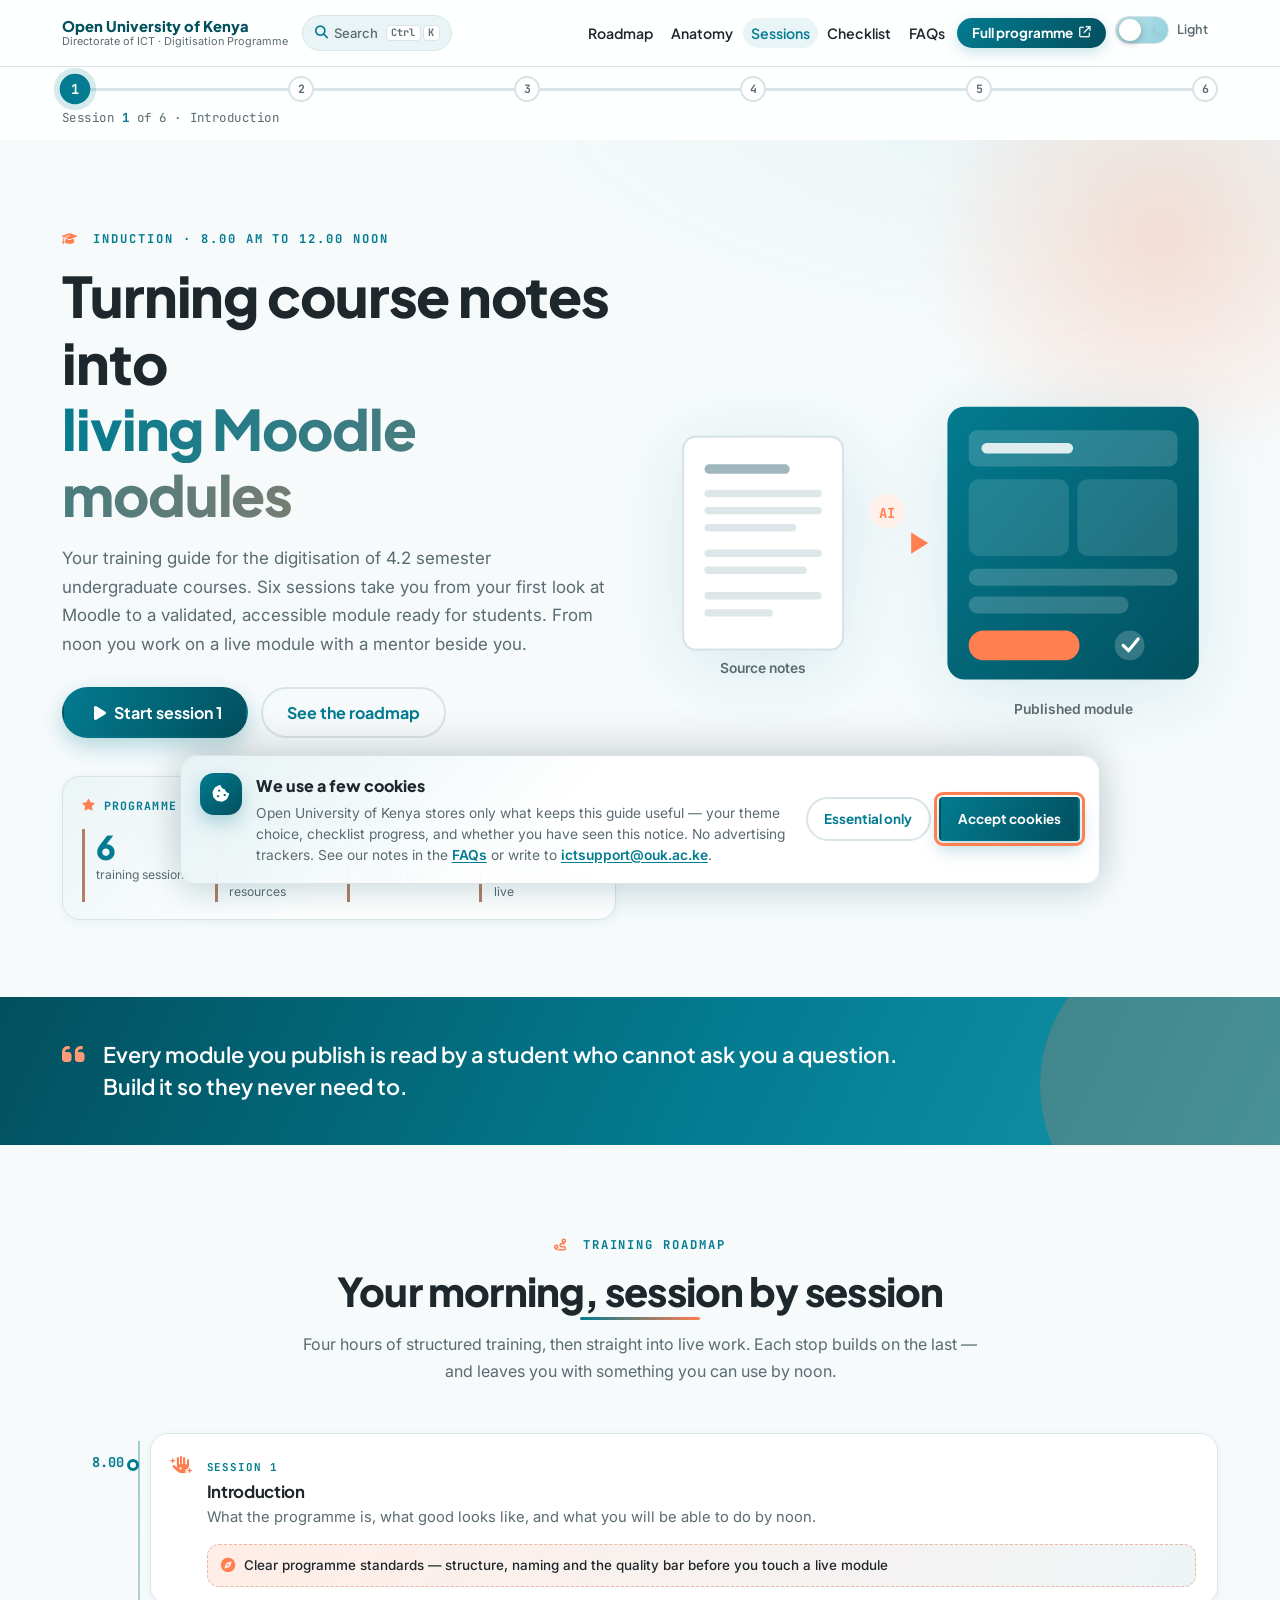
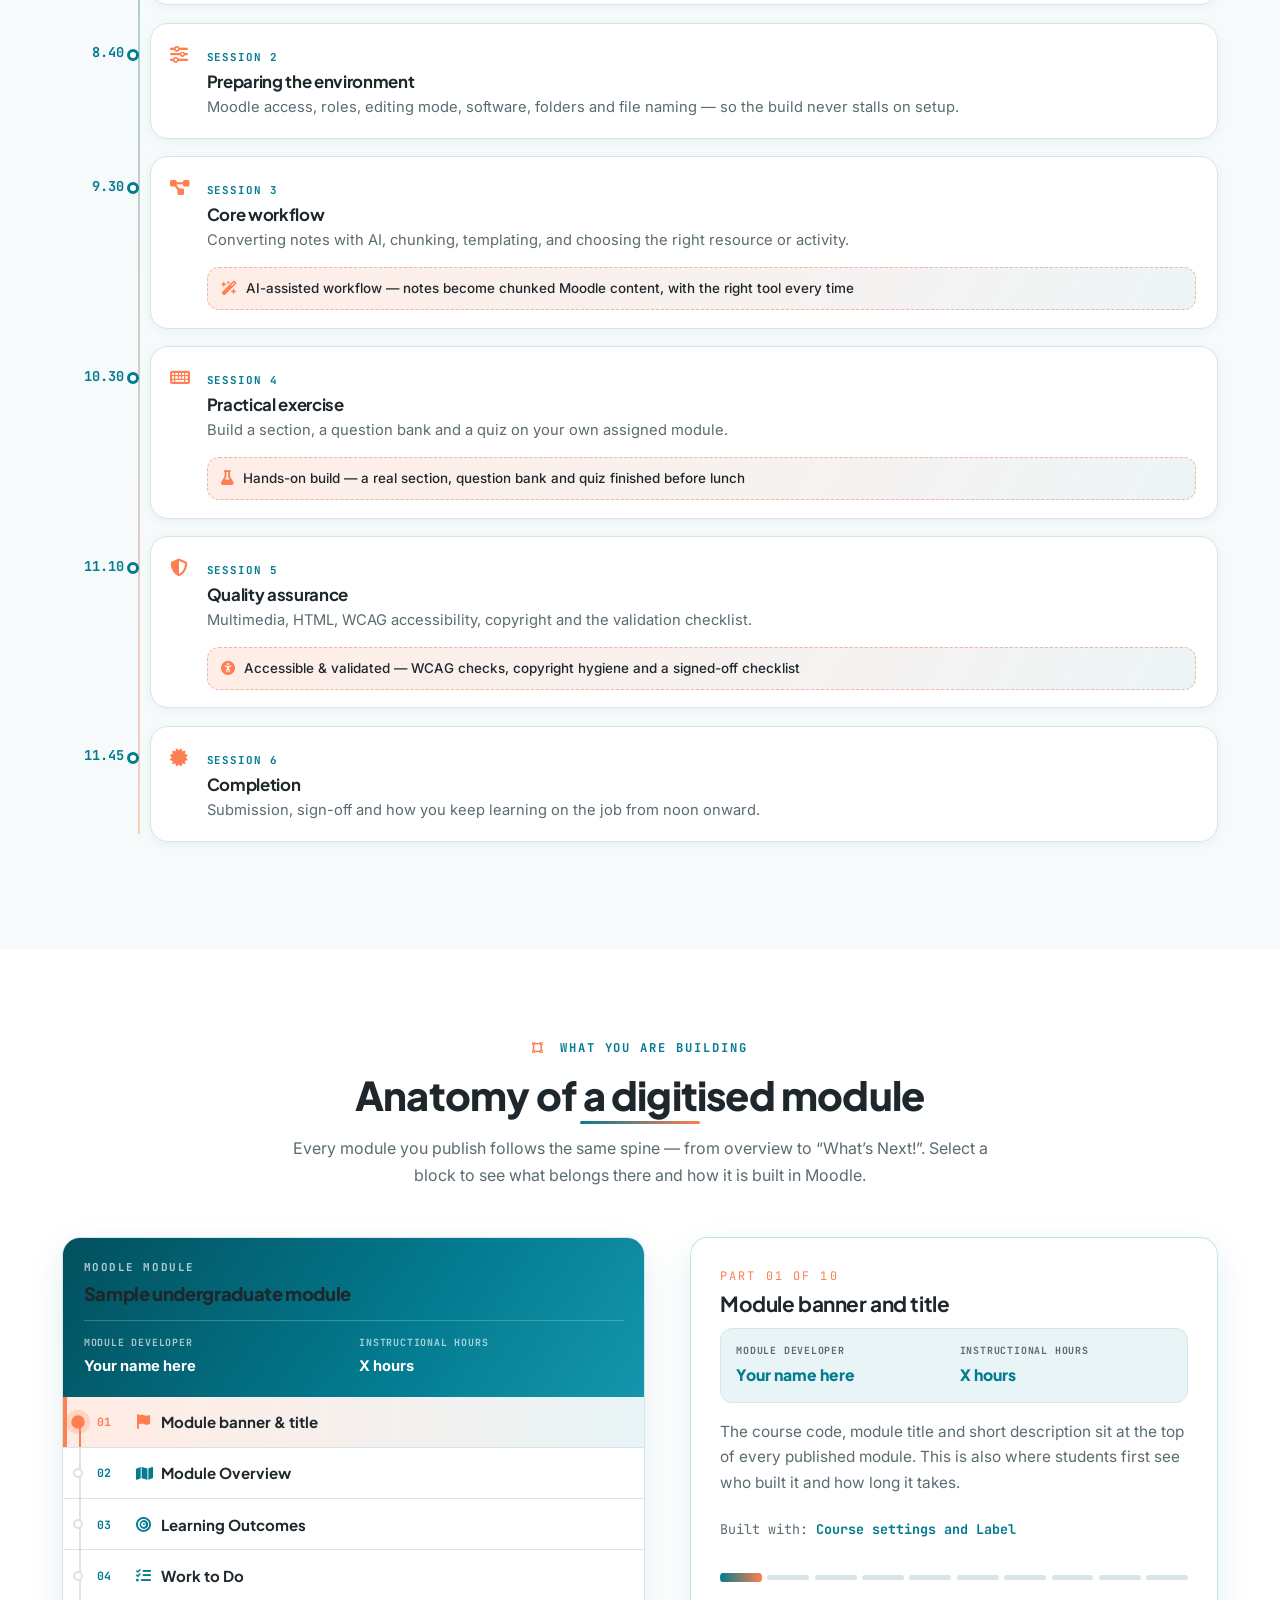
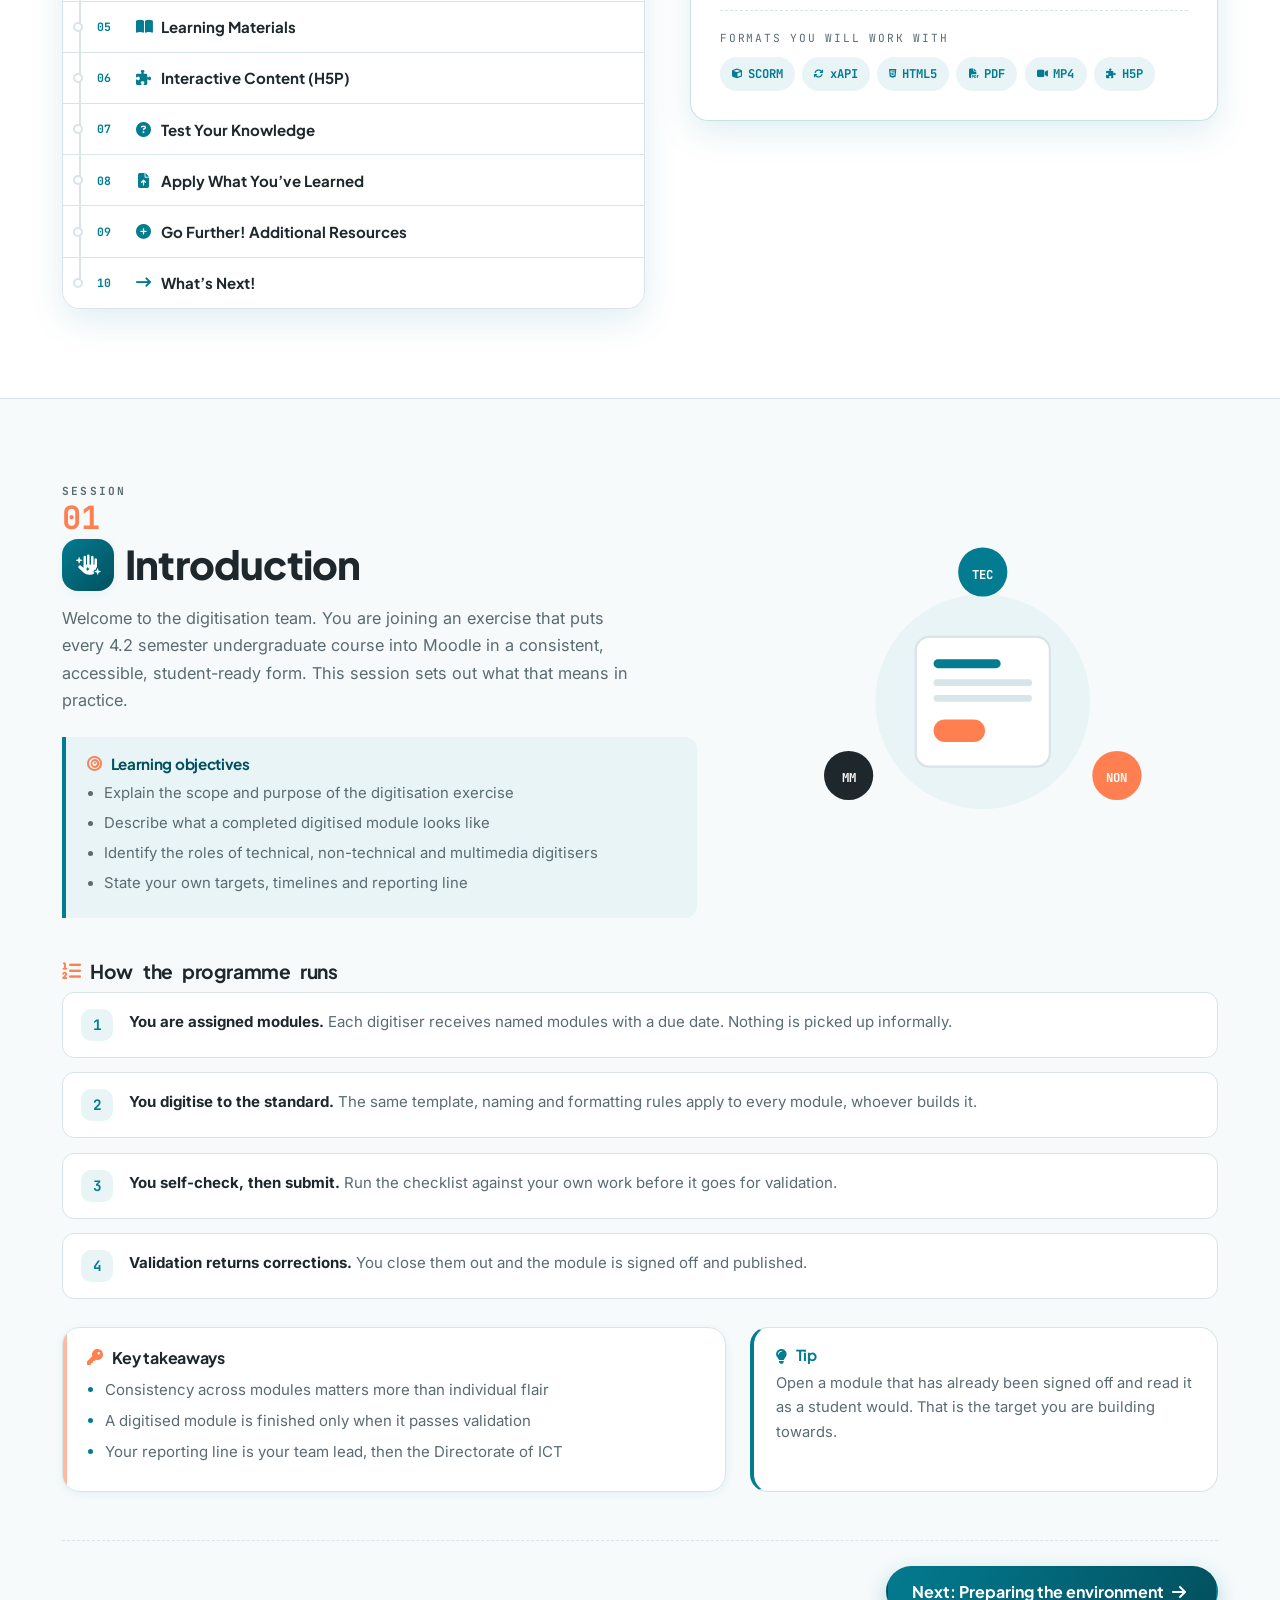
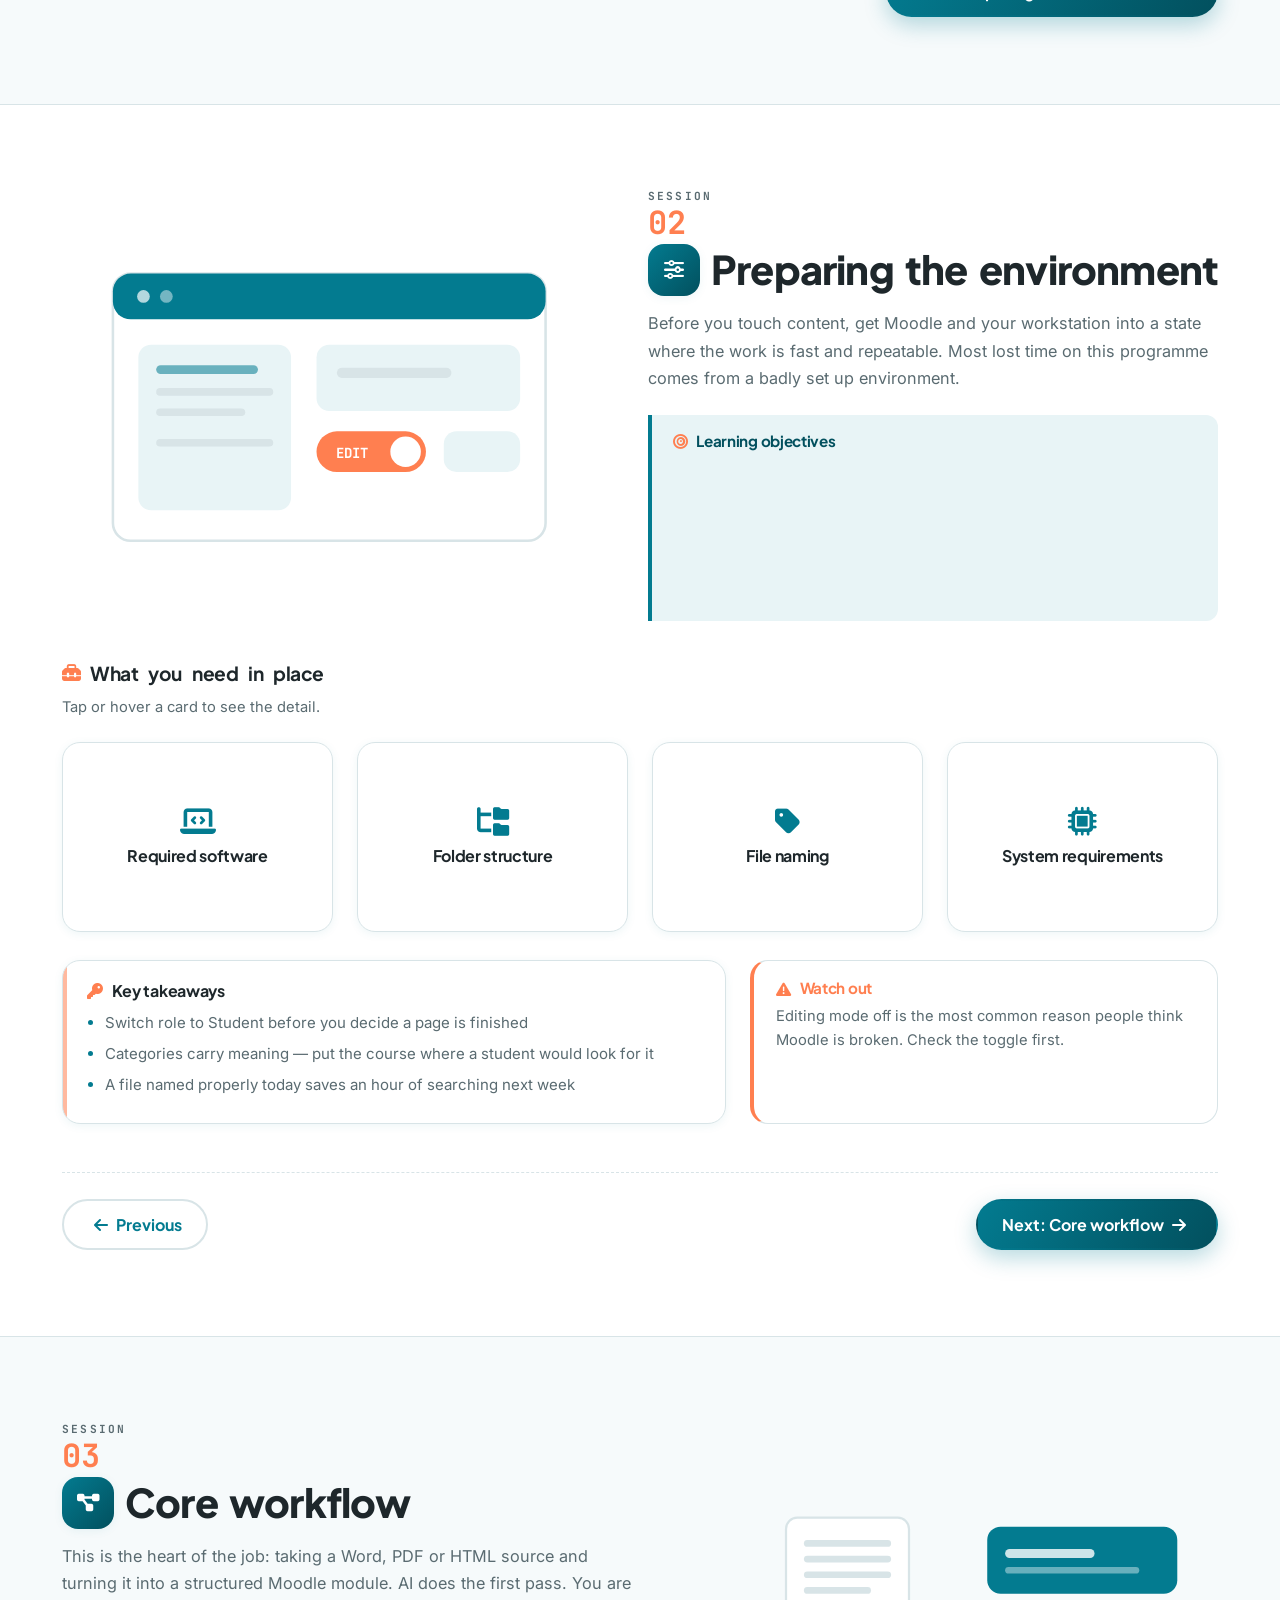
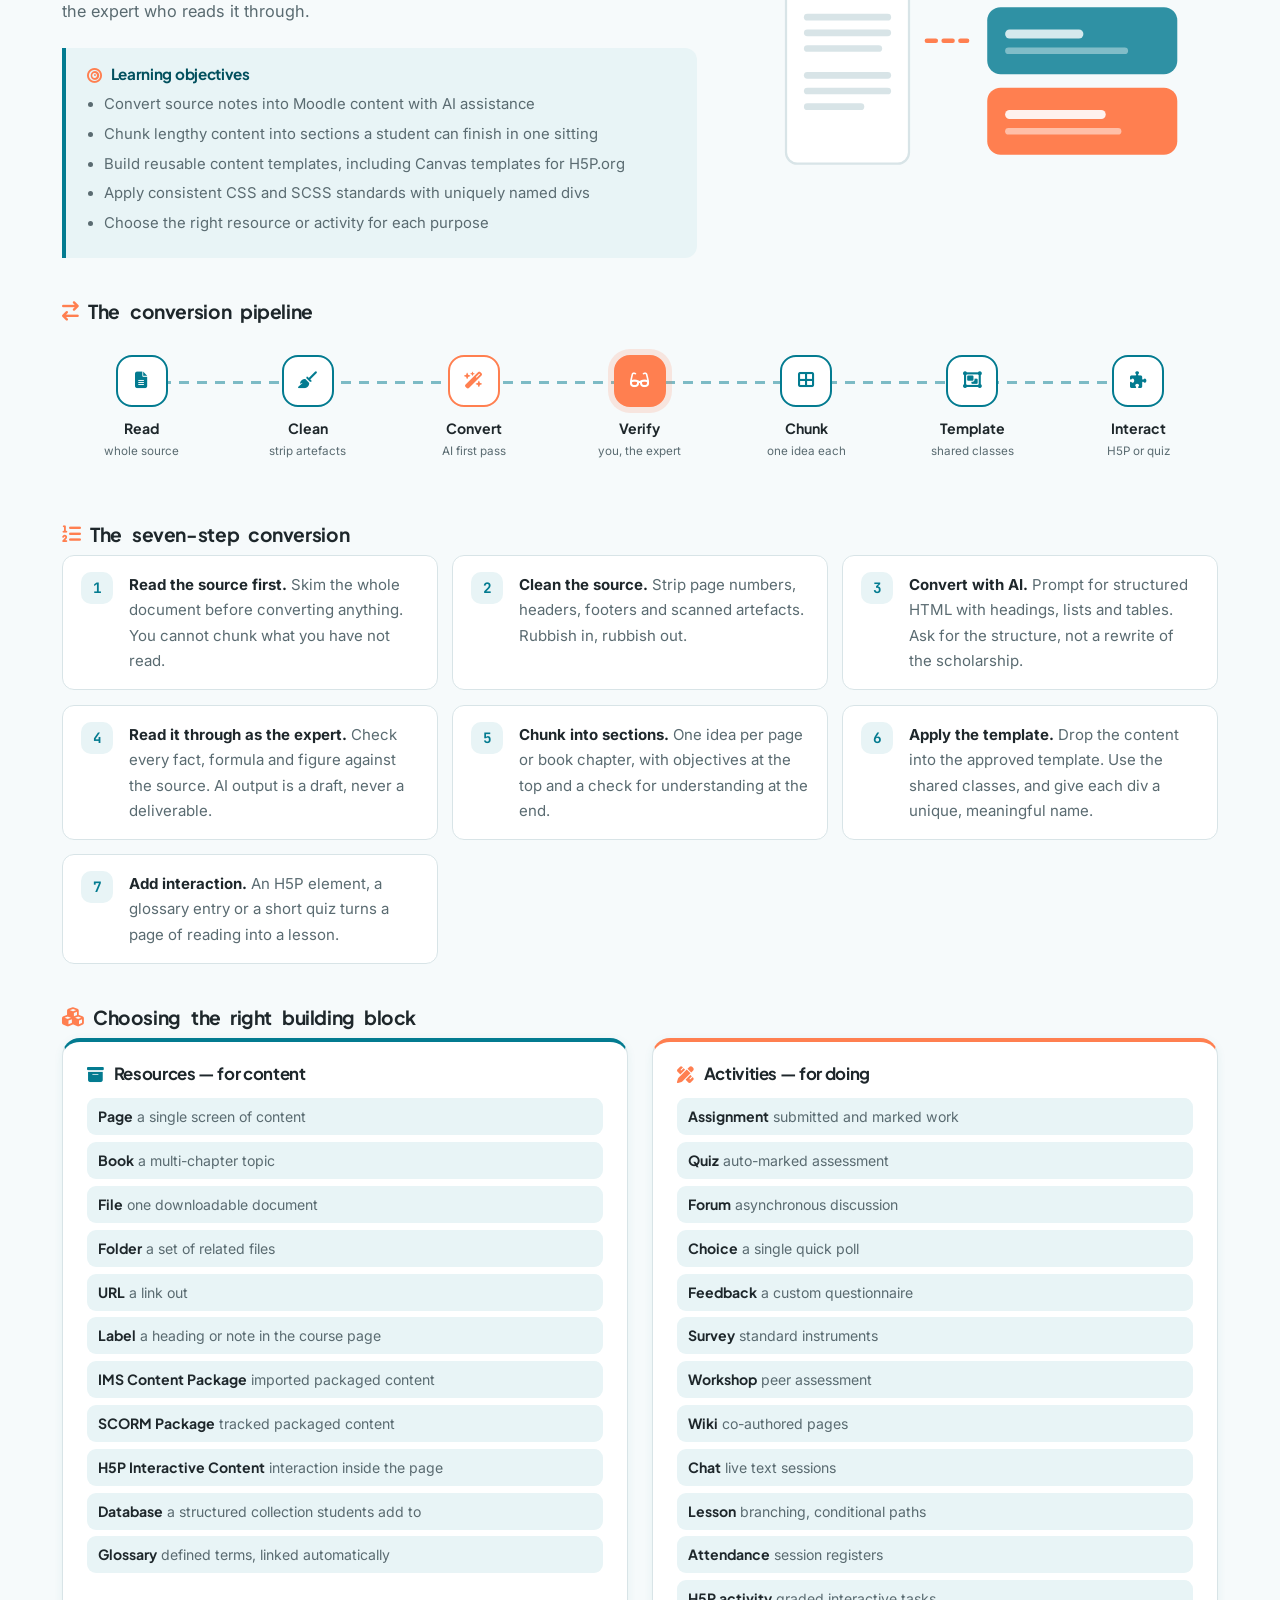
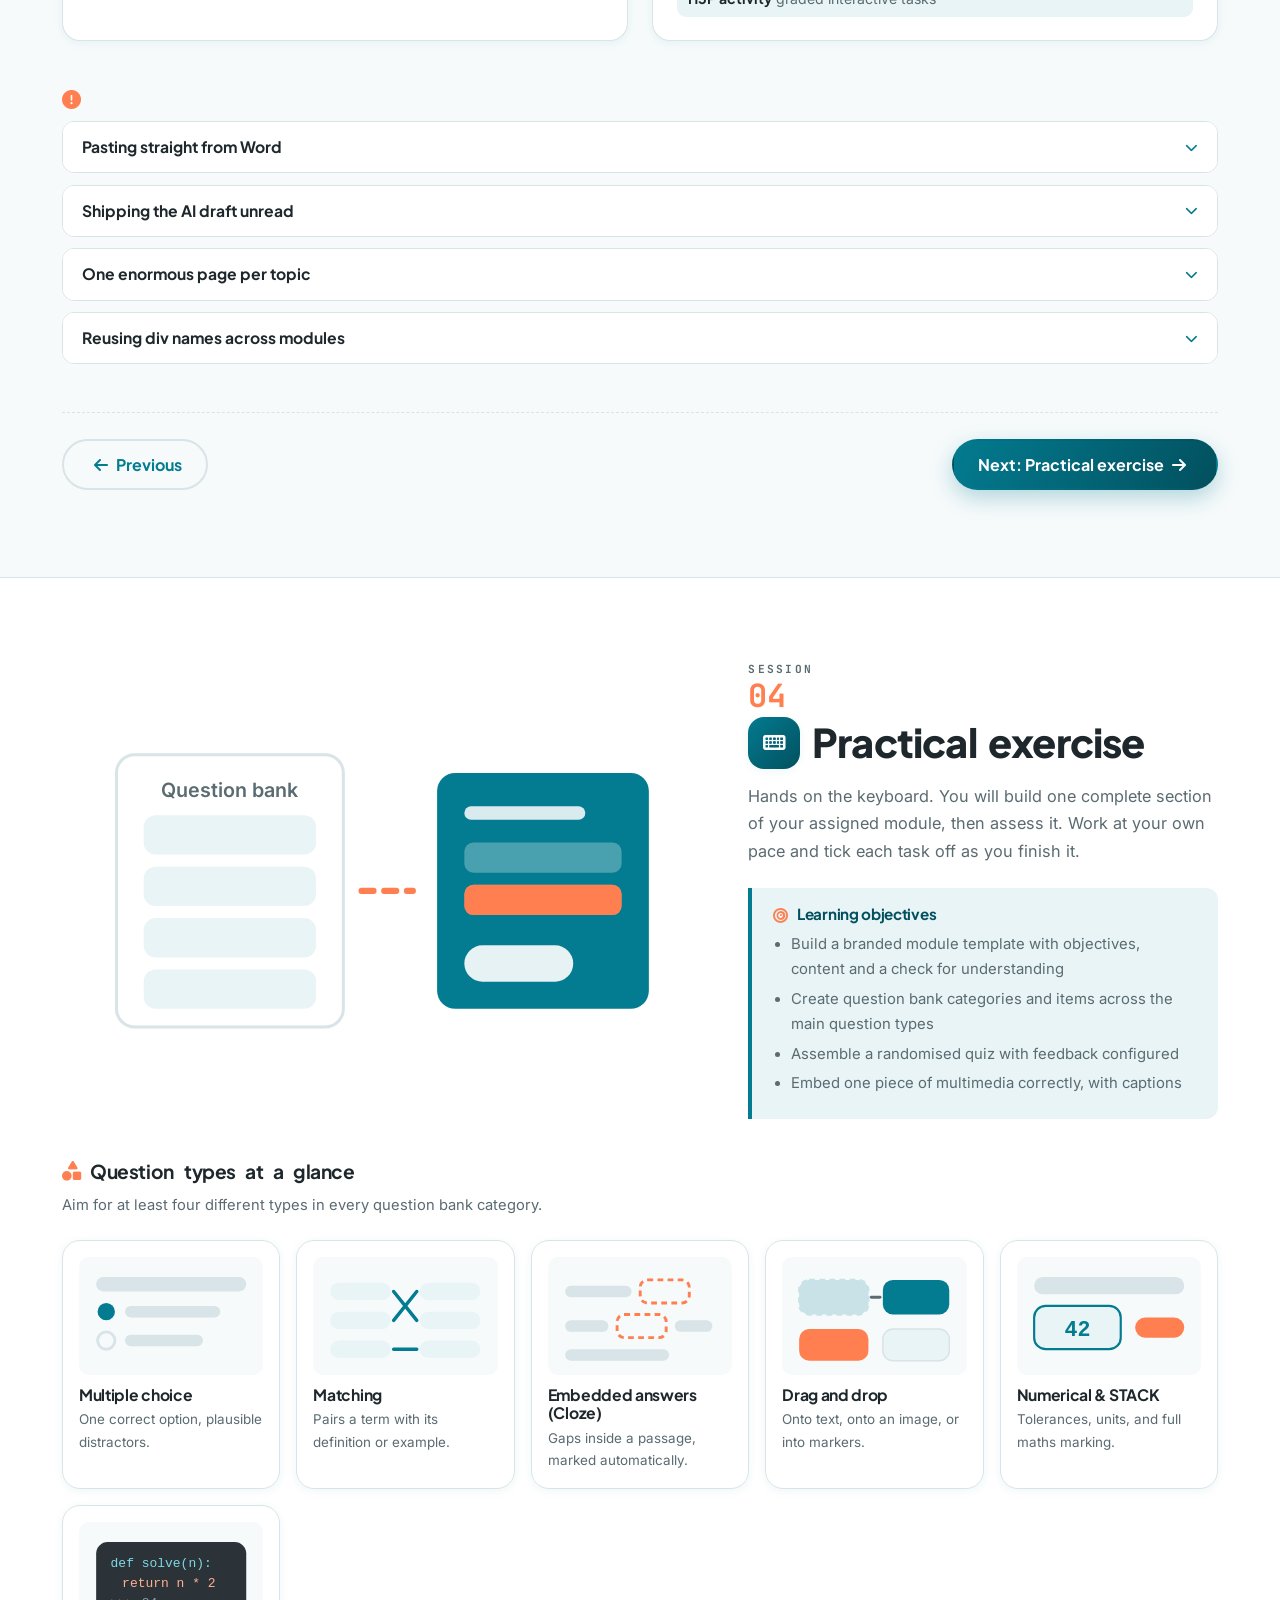
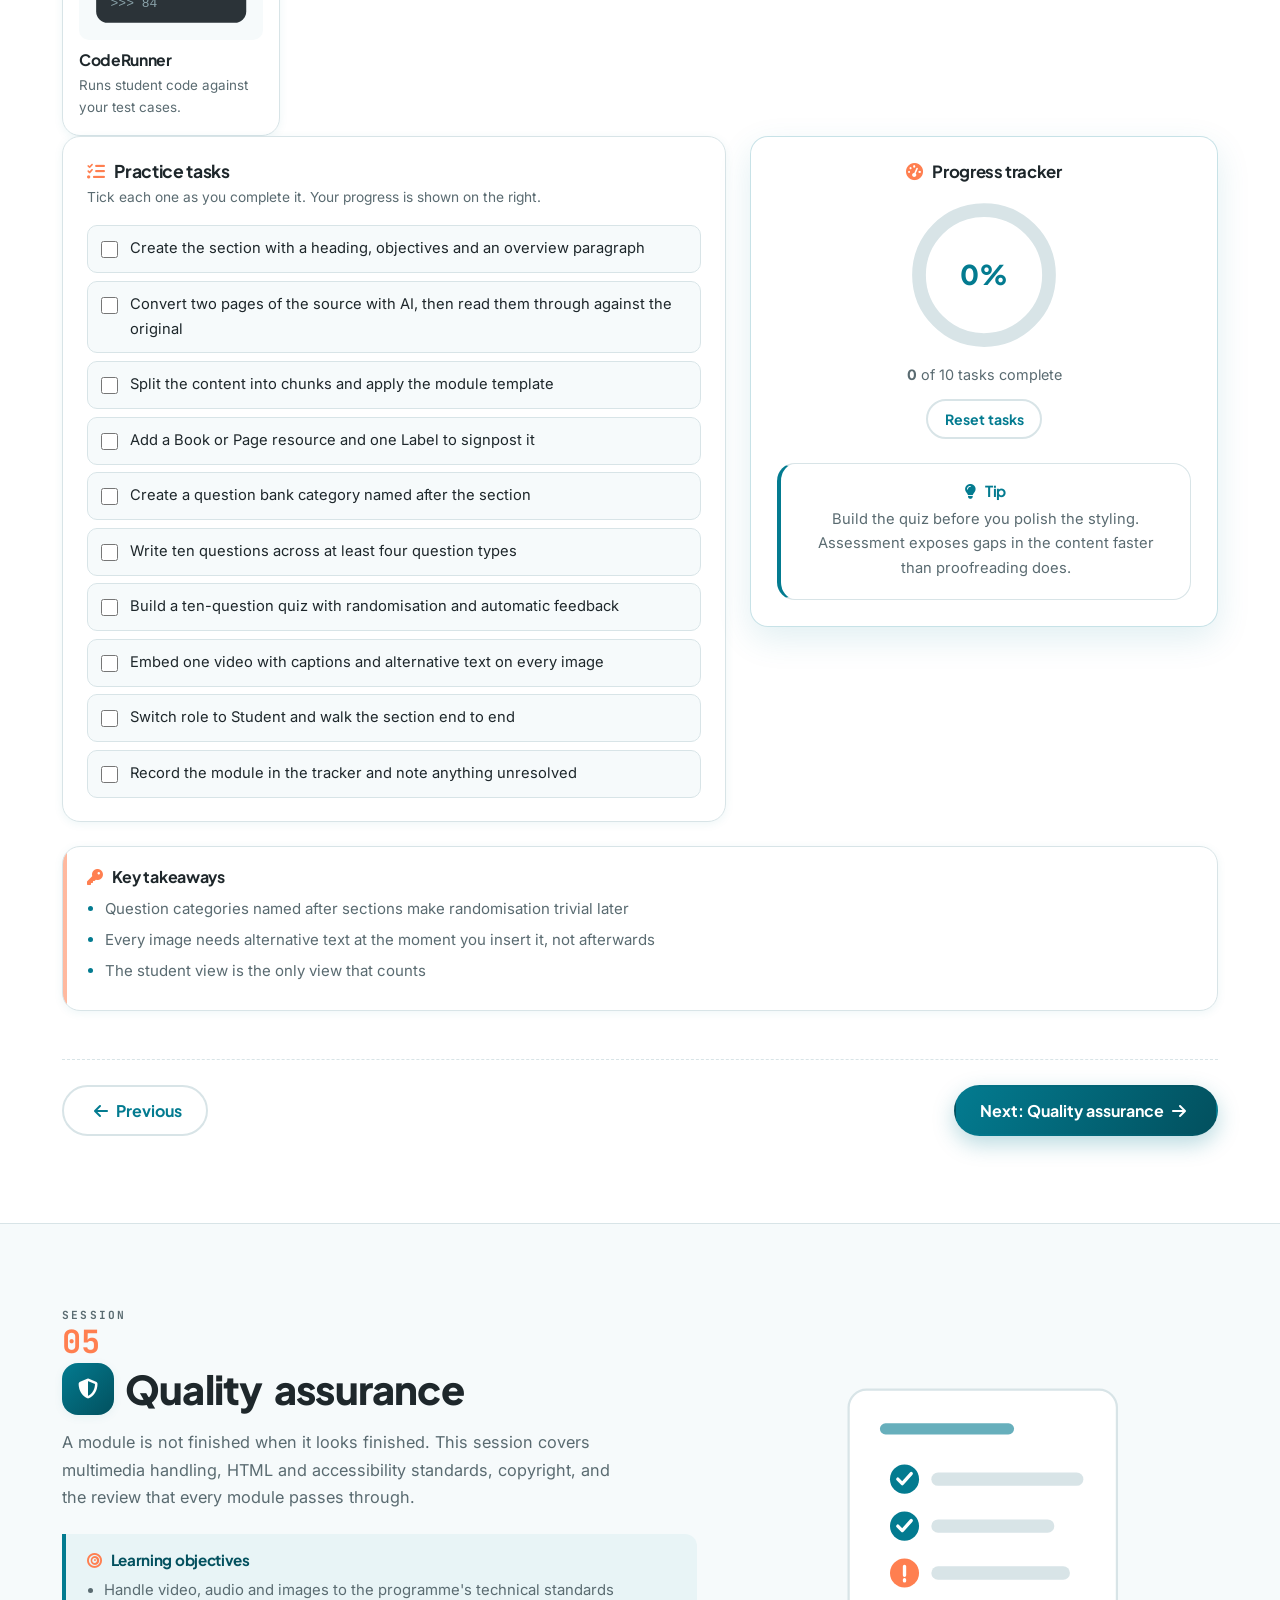
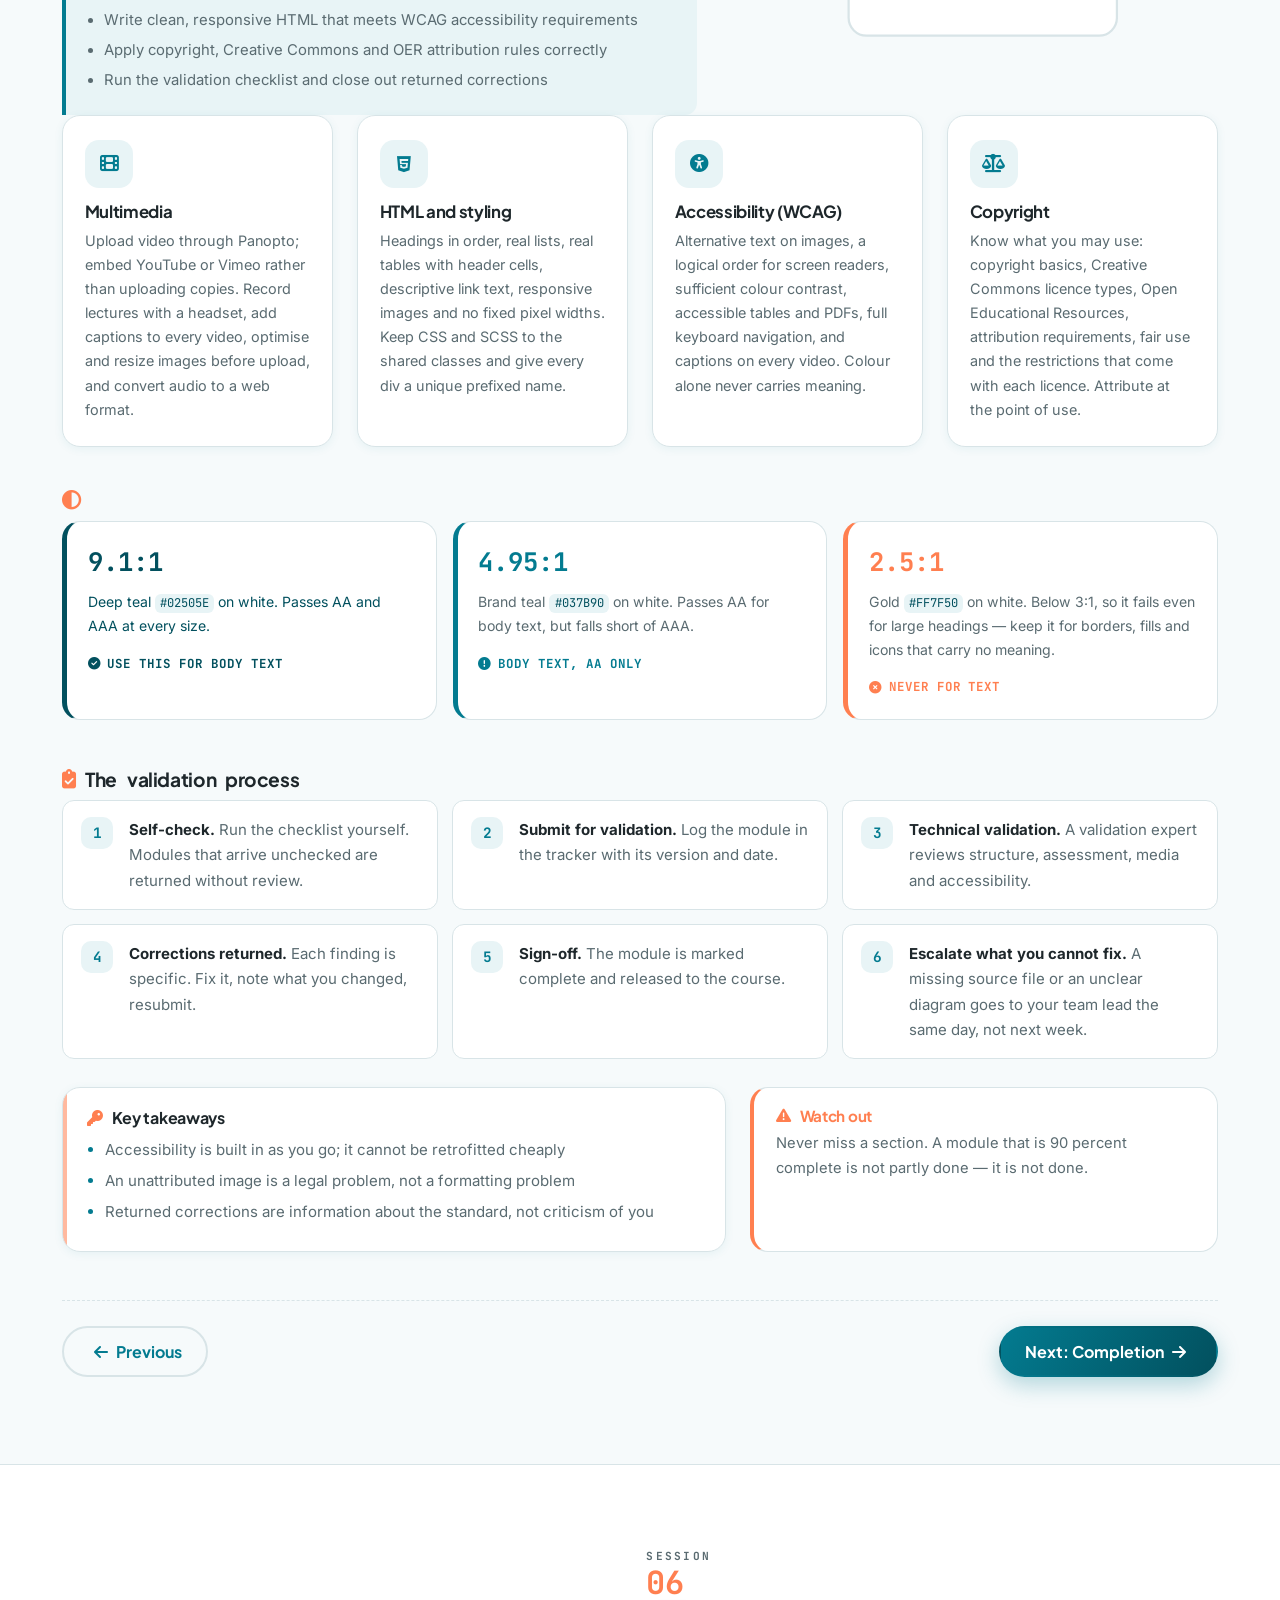
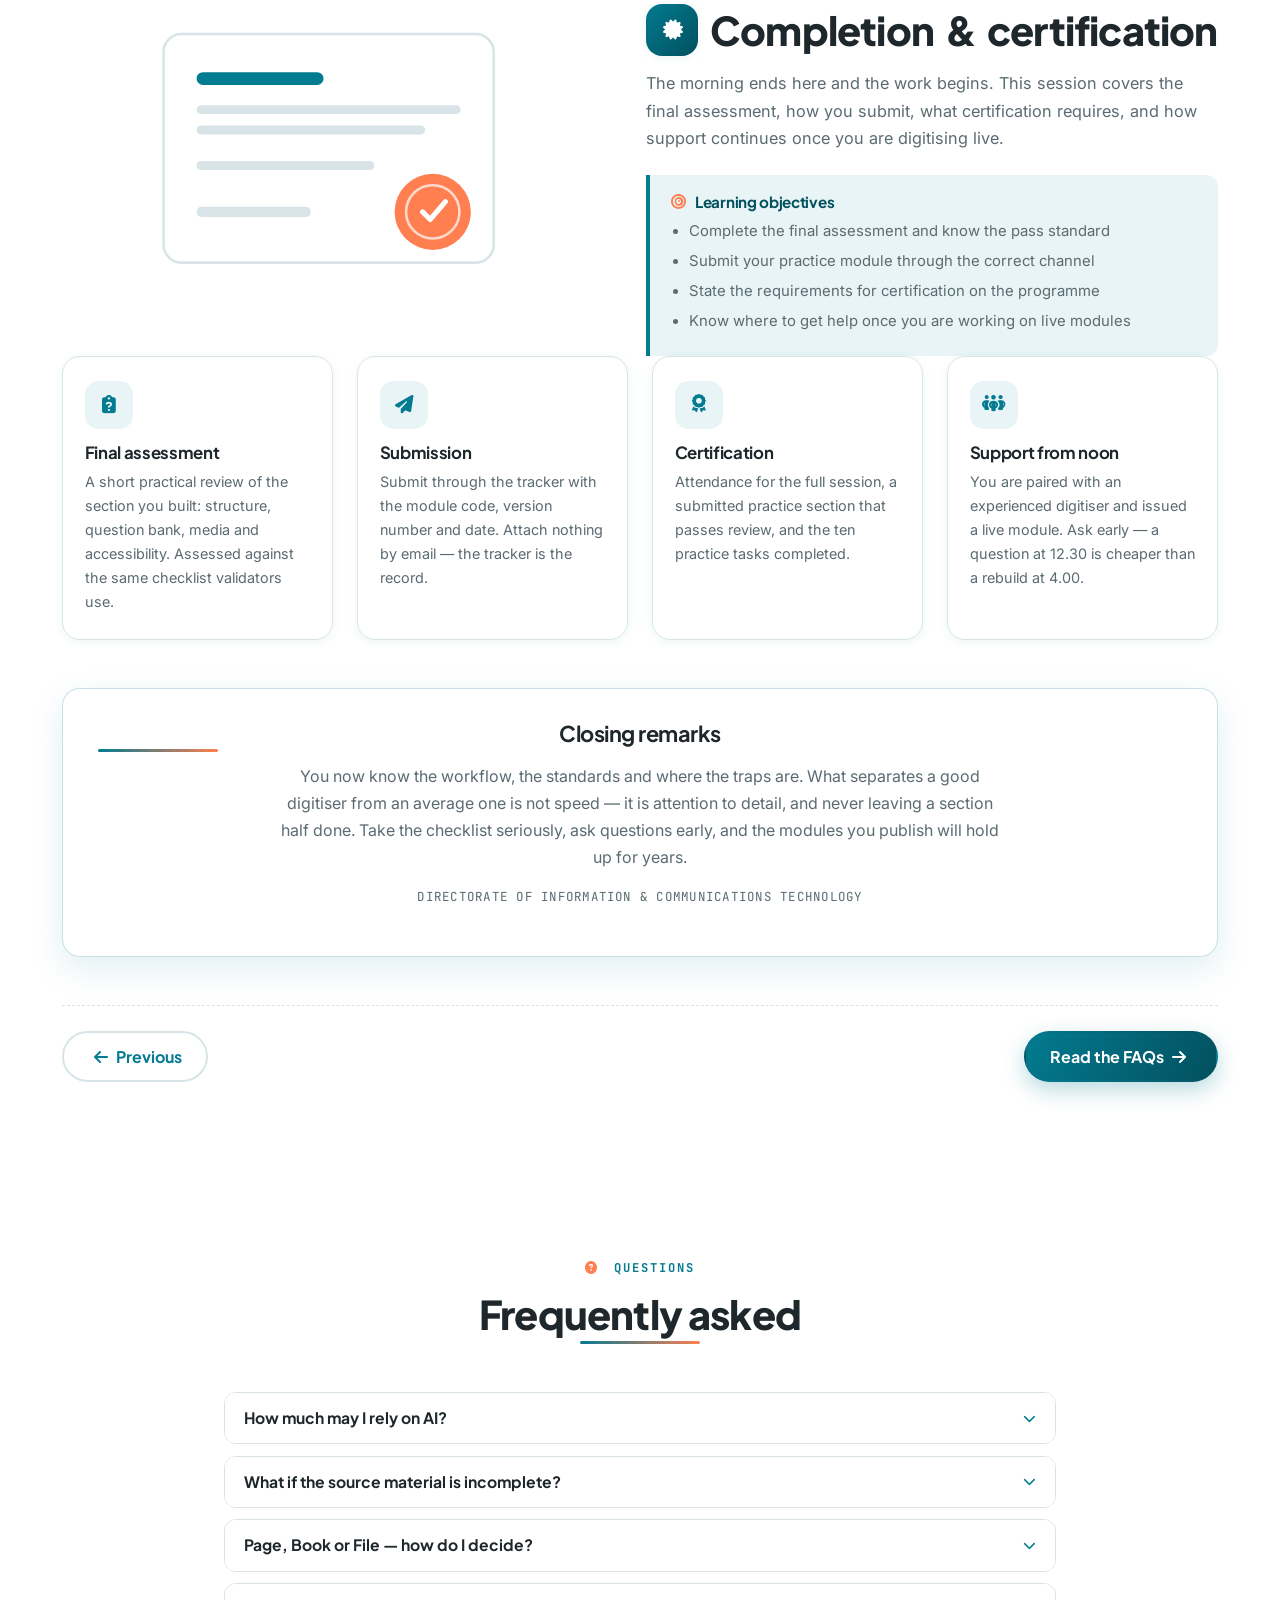
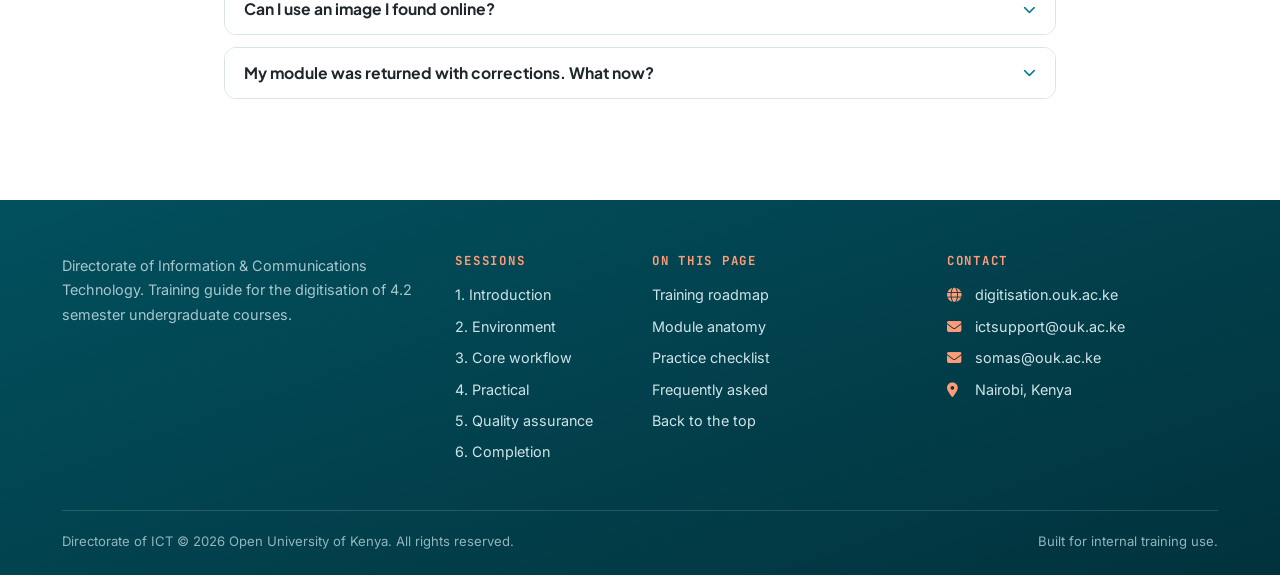
==== index.html @ 1cbaeb95 "feat: OUK digitisation training guide, ready for GitHub Pages Static two-page site for the Directora" ====
<!DOCTYPE html>
<html lang="en" data-theme="light">
<head>
<meta charset="UTF-8">
<meta name="viewport" content="width=device-width, initial-scale=1">
<title>Digitisation Training Guide | Open University of Kenya</title>
<meta name="description" content="Induction training guide for new members of the Open University of Kenya digitisation team: Moodle course building, AI-assisted content conversion, assessment design, multimedia, accessibility and quality assurance.">
<meta name="author" content="Directorate of ICT, Open University of Kenya">
<meta name="theme-color" content="#037B90">

<!-- Open Graph / social preview -->
<meta property="og:title" content="Digitisation Training Guide | Open University of Kenya">
<meta property="og:description" content="Six-session induction for new digitisation team members.">
<meta property="og:type" content="website">

<!-- Bootstrap 5 -->
<link href="https://cdn.jsdelivr.net/npm/bootstrap@5.3.3/dist/css/bootstrap.min.css" rel="stylesheet">
<!-- Font Awesome 6 -->
<link href="https://cdnjs.cloudflare.com/ajax/libs/font-awesome/6.5.2/css/all.min.css" rel="stylesheet">
<!-- AOS scroll animation library -->
<link href="https://cdn.jsdelivr.net/npm/aos@2.3.4/dist/aos.css" rel="stylesheet">
<!-- Typefaces: Plus Jakarta Sans (display), Inter (body), JetBrains Mono (utility) -->
<link rel="preconnect" href="https://fonts.googleapis.com">
<link rel="preconnect" href="https://fonts.gstatic.com" crossorigin>
<link href="https://fonts.googleapis.com/css2?family=Plus+Jakarta+Sans:wght@500;600;700;800&family=Inter:wght@400;500;600&family=JetBrains+Mono:wght@500;700&display=swap" rel="stylesheet">
<!-- Project styles -->
<link rel="stylesheet" href="style.css">
</head>

<body>

<!-- ============================================================
     SKIP LINK + READING PROGRESS BAR
     ============================================================ -->
<a class="skip-link" href="#session-1">Skip to the training sessions</a>
<div class="read-progress" role="progressbar" aria-label="Page reading progress" aria-valuemin="0" aria-valuemax="100" aria-valuenow="0"><span id="readBar"></span></div>

<!-- ============================================================
     STICKY HEADER — logo, title, session progress, controls
     ============================================================ -->
<header class="site-header" id="siteHeader">
  <nav class="navbar navbar-expand-xl" aria-label="Main">
    <div class="container-xl header-bar">

      <a class="navbar-brand brand" href="#top">
        <img src="https://ouk.ac.ke/sites/default/files/gallery/logo_footer.png"
             alt="Open University of Kenya" class="brand__logo"
             onerror="this.classList.add('is-missing')">
        <span class="brand__text">
          <span class="brand__name">Open University of Kenya</span>
          <span class="brand__unit">Directorate of ICT &middot; Digitisation Programme</span>
        </span>
      </a>

      <div class="header-bar__actions">
        <button class="search-trigger" type="button" id="searchTrigger" aria-haspopup="dialog" aria-controls="searchOverlay" title="Search the whole guide (⌘K or /)">
          <i class="fa-solid fa-magnifying-glass" aria-hidden="true"></i>
          <span class="search-trigger__text">Search</span>
          <span class="search-trigger__kbd" aria-hidden="true"><kbd>⌘</kbd><kbd>K</kbd></span>
        </button>

        <button class="navbar-toggler" type="button" data-bs-toggle="collapse"
                data-bs-target="#mainNav" aria-controls="mainNav" aria-expanded="false"
                aria-label="Show navigation menu">
          <i class="fa-solid fa-bars" aria-hidden="true"></i>
        </button>
      </div>

      <div class="collapse navbar-collapse" id="mainNav">
        <ul class="navbar-nav ms-auto align-items-xl-center">
          <li class="nav-item"><a class="nav-link" href="#roadmap">Roadmap</a></li>
          <li class="nav-item"><a class="nav-link" href="#anatomy">Anatomy</a></li>
          <li class="nav-item"><a class="nav-link" href="#session-1">Sessions</a></li>
          <li class="nav-item"><a class="nav-link" href="#checklist">Checklist</a></li>
          <li class="nav-item"><a class="nav-link" href="#faq">FAQs</a></li>
          <li class="nav-item">
            <a class="nav-cta" href="fullprog.html" target="_blank" rel="noopener">
              Full programme <i class="fa-solid fa-arrow-up-right-from-square" aria-hidden="true"></i>
            </a>
          </li>
          <li class="nav-item nav-item--theme">
            <button id="themeToggle" class="theme-switch" type="button" role="switch"
                    aria-checked="false" aria-label="Toggle colour theme">
              <span class="theme-switch__track" aria-hidden="true">
                <i class="fa-solid fa-sun theme-switch__sun"></i>
                <i class="fa-solid fa-moon theme-switch__moon"></i>
                <span class="theme-switch__thumb"></span>
              </span>
              <span class="theme-switch__label" id="themeLabel">Light</span>
            </button>
          </li>
        </ul>
      </div>
    </div>
  </nav>

  <!-- Session progress indicator: fills as the reader moves through the six sessions -->
  <div class="session-progress" aria-hidden="true">
    <div class="container-xl">
      <div class="session-progress__track">
        <div class="session-progress__fill" id="sessionFill"></div>
        <ol class="session-progress__nodes" id="progressNodes">
          <li data-target="#session-1"><span>1</span></li>
          <li data-target="#session-2"><span>2</span></li>
          <li data-target="#session-3"><span>3</span></li>
          <li data-target="#session-4"><span>4</span></li>
          <li data-target="#session-5"><span>5</span></li>
          <li data-target="#session-6"><span>6</span></li>
        </ol>
      </div>
      <p class="session-progress__label">Session <strong id="progressCurrent">1</strong> of 6 &middot; <span id="progressName">Introduction</span></p>
    </div>
  </div>
</header>

<!-- ============================================================
     SITE SEARCH — system-wide command overlay (script.js)
     ============================================================ -->
<div class="search-overlay" id="searchOverlay" hidden>
  <div class="search-overlay__backdrop" data-search-close></div>
  <div class="search-overlay__panel" role="dialog" aria-modal="true" aria-label="Search the training guide">
    <div class="search-overlay__field">
      <i class="fa-solid fa-magnifying-glass" aria-hidden="true"></i>
      <input type="text" id="searchInput" class="search-overlay__input"
             placeholder="Search the whole programme&hellip;"
             autocomplete="off" spellcheck="false" role="combobox"
             aria-expanded="false" aria-controls="searchResults" aria-autocomplete="list">
      <button type="button" class="search-overlay__close" data-search-close aria-label="Close search">
        <i class="fa-solid fa-xmark" aria-hidden="true"></i>
      </button>
    </div>
    <div class="search-overlay__suggest" id="searchSuggest">
      <p class="search-overlay__suggest-label">Programme highlights</p>
      <div class="search-overlay__chips" role="list">
        <button type="button" class="search-chip" data-query="accessibility" role="listitem">Accessibility</button>
        <button type="button" class="search-chip" data-query="question bank" role="listitem">Question bank</button>
        <button type="button" class="search-chip" data-query="checklist" role="listitem">Checklist</button>
        <button type="button" class="search-chip" data-query="Moodle" role="listitem">Moodle</button>
        <button type="button" class="search-chip" data-query="H5P" role="listitem">H5P</button>
        <button type="button" class="search-chip" data-query="core workflow" role="listitem">Core workflow</button>
      </div>
    </div>
    <ul class="search-overlay__results" id="searchResults" role="listbox" aria-label="Search results"></ul>
    <p class="search-overlay__empty" id="searchEmpty" hidden>No matches. Try a programme term such as Moodle, quiz, or accessibility.</p>
    <div class="search-overlay__hint">
      <span><kbd>&uarr;</kbd><kbd>&darr;</kbd> navigate</span>
      <span><kbd>&crarr;</kbd> select</span>
      <span><kbd>/</kbd> or <kbd>⌘</kbd><kbd>K</kbd> open</span>
      <span><kbd>Esc</kbd> close</span>
    </div>
  </div>
</div>

<main id="top">

<!-- ============================================================
     HERO
     ============================================================ -->
<section class="hero">
  <div class="hero__glow" aria-hidden="true"></div>
  <div class="container-xl">
    <div class="row align-items-center g-5">

      <div class="col-lg-6" data-aos="fade-right">
        <p class="eyebrow"><i class="fa-solid fa-graduation-cap" aria-hidden="true"></i> Induction &middot; 8.00 am to 12.00 noon</p>
        <h1 class="hero__title">
          Turning course notes into<br>
          <span class="grad-text">living Moodle modules</span>
        </h1>
        <p class="hero__lead">
          Your training guide for the digitisation of 4.2 semester undergraduate courses.
          Six sessions take you from your first look at Moodle to a validated, accessible module
          ready for students. From noon you work on a live module with a mentor beside you.
        </p>

        <div class="hero__actions">
          <a href="#session-1" class="btn btn-ouk"><i class="fa-solid fa-play" aria-hidden="true"></i> Start session 1</a>
          <a href="#roadmap" class="btn btn-ghost">See the roadmap</a>
        </div>

        <!-- Programme highlights — at-a-glance figures -->
        <div class="programme-highlights" aria-labelledby="programmeHighlightsTitle">
          <p class="programme-highlights__label" id="programmeHighlightsTitle">
            <i class="fa-solid fa-star" aria-hidden="true"></i> Programme highlights
          </p>
          <dl class="stats" aria-label="Programme at a glance">
            <div class="stats__item">
              <dt class="stats__num" data-count="6">0</dt><dd>training sessions</dd>
            </div>
            <div class="stats__item">
              <dt class="stats__num" data-count="11">0</dt><dd>Moodle resources</dd>
            </div>
            <div class="stats__item">
              <dt class="stats__num" data-count="12">0</dt><dd>activity types</dd>
            </div>
            <div class="stats__item">
              <dt class="stats__num" data-count="4" data-suffix="hrs">0</dt><dd>before you build live</dd>
            </div>
          </dl>
        </div>
      </div>

      <!-- Signature illustration: source document becoming a Moodle module -->
      <div class="col-lg-6" data-aos="fade-left" data-aos-delay="150">
        <div class="hero__art">
          <svg viewBox="0 0 520 400" role="img" aria-label="Illustration of a Word document being converted into a structured Moodle module">
            <defs>
              <linearGradient id="gTeal" x1="0" y1="0" x2="1" y2="1">
                <stop offset="0%" stop-color="#037B90"/><stop offset="100%" stop-color="#02505E"/>
              </linearGradient>
              <linearGradient id="gGold" x1="0" y1="0" x2="1" y2="1">
                <stop offset="0%" stop-color="#FF9C77"/><stop offset="100%" stop-color="#FF7F50"/>
              </linearGradient>
            </defs>

            <!-- source document -->
            <g class="float-a">
              <rect x="18" y="70" width="150" height="200" rx="12" fill="#fff" stroke="#D7E3E6" stroke-width="2"/>
              <rect x="38" y="96" width="80" height="9" rx="4.5" fill="#9FB6BC"/>
              <rect x="38" y="120" width="110" height="7" rx="3.5" fill="#DDE6E8"/>
              <rect x="38" y="136" width="110" height="7" rx="3.5" fill="#DDE6E8"/>
              <rect x="38" y="152" width="86" height="7" rx="3.5" fill="#DDE6E8"/>
              <rect x="38" y="176" width="110" height="7" rx="3.5" fill="#DDE6E8"/>
              <rect x="38" y="192" width="96" height="7" rx="3.5" fill="#DDE6E8"/>
              <rect x="38" y="216" width="110" height="7" rx="3.5" fill="#DDE6E8"/>
              <rect x="38" y="232" width="64" height="7" rx="3.5" fill="#DDE6E8"/>
              <text x="93" y="292" text-anchor="middle" class="art-cap">Source notes</text>
            </g>

            <!-- conversion arrow -->
            <g class="pulse">
              <path d="M182 170 H236" stroke="url(#gGold)" stroke-width="4" stroke-linecap="round" stroke-dasharray="10 8"/>
              <path d="M232 160 L248 170 L232 180 Z" fill="#FF7F50"/>
              <circle cx="209" cy="140" r="16" fill="#FFF0E9"/>
              <text x="209" y="146" text-anchor="middle" class="art-ai">AI</text>
            </g>

            <!-- moodle module -->
            <g class="float-b">
              <rect x="266" y="42" width="236" height="256" rx="16" fill="url(#gTeal)"/>
              <rect x="286" y="64" width="196" height="34" rx="8" fill="rgba(255,255,255,.16)"/>
              <rect x="298" y="76" width="86" height="10" rx="5" fill="#fff" opacity=".85"/>
              <rect x="286" y="110" width="94" height="72" rx="10" fill="rgba(255,255,255,.12)"/>
              <rect x="388" y="110" width="94" height="72" rx="10" fill="rgba(255,255,255,.12)"/>
              <rect x="286" y="194" width="196" height="16" rx="8" fill="rgba(255,255,255,.18)"/>
              <rect x="286" y="220" width="150" height="16" rx="8" fill="rgba(255,255,255,.18)"/>
              <rect x="286" y="252" width="104" height="28" rx="14" fill="#FF7F50"/>
              <circle cx="437" cy="266" r="14" fill="rgba(255,255,255,.2)"/>
              <path d="M431 266 l5 5 l9 -11" stroke="#fff" stroke-width="3" fill="none" stroke-linecap="round" stroke-linejoin="round"/>
              <text x="384" y="330" text-anchor="middle" class="art-cap">Published module</text>
            </g>
          </svg>
        </div>
      </div>

    </div>
  </div>
</section>

<!-- ============================================================
     BANNER — the promise of the morning
     ============================================================ -->
<section class="banner" data-aos="zoom-in">
  <div class="container-xl banner__inner">
    <i class="fa-solid fa-quote-left banner__mark" aria-hidden="true"></i>
    <p>Every module you publish is read by a student who cannot ask you a question.
       Build it so they never need to.</p>
  </div>
</section>

<!-- ============================================================
     ROADMAP TIMELINE — morning path with session outcomes woven in
     ============================================================ -->
<section id="roadmap" class="section">
  <div class="container-xl">
    <header class="section-head" data-aos="fade-up">
      <p class="eyebrow"><i class="fa-solid fa-route" aria-hidden="true"></i> Training roadmap</p>
      <h2>Your morning, session by session</h2>
      <p class="section-head__sub">Four hours of structured training, then straight into live work.
        Each stop builds on the last — and leaves you with something you can use by noon.</p>
    </header>

    <ol class="timeline">
      <li class="timeline__item" data-aos="fade-up">
        <span class="timeline__time">8.00</span>
        <a class="timeline__card timeline__card--link" href="#session-1">
          <i class="fa-solid fa-hand-sparkles timeline__icon" aria-hidden="true"></i>
          <span class="timeline__session">Session 1</span>
          <h3>Introduction</h3>
          <p>What the programme is, what good looks like, and what you will be able to do by noon.</p>
          <span class="timeline__outcome">
            <i class="fa-solid fa-compass" aria-hidden="true"></i>
            Clear programme standards — structure, naming and the quality bar before you touch a live module
          </span>
        </a>
      </li>
      <li class="timeline__item" data-aos="fade-up" data-aos-delay="60">
        <span class="timeline__time">8.40</span>
        <a class="timeline__card timeline__card--link" href="#session-2">
          <i class="fa-solid fa-sliders timeline__icon" aria-hidden="true"></i>
          <span class="timeline__session">Session 2</span>
          <h3>Preparing the environment</h3>
          <p>Moodle access, roles, editing mode, software, folders and file naming — so the build never stalls on setup.</p>
        </a>
      </li>
      <li class="timeline__item" data-aos="fade-up" data-aos-delay="120">
        <span class="timeline__time">9.30</span>
        <a class="timeline__card timeline__card--link" href="#session-3">
          <i class="fa-solid fa-diagram-project timeline__icon" aria-hidden="true"></i>
          <span class="timeline__session">Session 3</span>
          <h3>Core workflow</h3>
          <p>Converting notes with AI, chunking, templating, and choosing the right resource or activity.</p>
          <span class="timeline__outcome">
            <i class="fa-solid fa-wand-magic-sparkles" aria-hidden="true"></i>
            AI-assisted workflow — notes become chunked Moodle content, with the right tool every time
          </span>
        </a>
      </li>
      <li class="timeline__item" data-aos="fade-up" data-aos-delay="180">
        <span class="timeline__time">10.30</span>
        <a class="timeline__card timeline__card--link" href="#session-4">
          <i class="fa-solid fa-keyboard timeline__icon" aria-hidden="true"></i>
          <span class="timeline__session">Session 4</span>
          <h3>Practical exercise</h3>
          <p>Build a section, a question bank and a quiz on your own assigned module.</p>
          <span class="timeline__outcome">
            <i class="fa-solid fa-flask" aria-hidden="true"></i>
            Hands-on build — a real section, question bank and quiz finished before lunch
          </span>
        </a>
      </li>
      <li class="timeline__item" data-aos="fade-up" data-aos-delay="240">
        <span class="timeline__time">11.10</span>
        <a class="timeline__card timeline__card--link" href="#session-5">
          <i class="fa-solid fa-shield-halved timeline__icon" aria-hidden="true"></i>
          <span class="timeline__session">Session 5</span>
          <h3>Quality assurance</h3>
          <p>Multimedia, HTML, WCAG accessibility, copyright and the validation checklist.</p>
          <span class="timeline__outcome">
            <i class="fa-solid fa-universal-access" aria-hidden="true"></i>
            Accessible &amp; validated — WCAG checks, copyright hygiene and a signed-off checklist
          </span>
        </a>
      </li>
      <li class="timeline__item" data-aos="fade-up" data-aos-delay="300">
        <span class="timeline__time">11.45</span>
        <a class="timeline__card timeline__card--link" href="#session-6">
          <i class="fa-solid fa-certificate timeline__icon" aria-hidden="true"></i>
          <span class="timeline__session">Session 6</span>
          <h3>Completion</h3>
          <p>Submission, sign-off and how you keep learning on the job from noon onward.</p>
        </a>
      </li>
    </ol>
  </div>
</section>

<!-- ============================================================
     ANATOMY OF A DIGITISED MODULE — interactive module stack
     ============================================================ -->
<section id="anatomy" class="section section--tint">
  <div class="container-xl">
    <header class="section-head" data-aos="fade-up">
      <p class="eyebrow"><i class="fa-solid fa-vector-square" aria-hidden="true"></i> What you are building</p>
      <h2>Anatomy of a digitised module</h2>
      <p class="section-head__sub">Every module you publish follows the same spine — from overview to
        “What&rsquo;s Next!”. Select a block to see what belongs there and how it is built in Moodle.</p>
    </header>

    <div class="anatomy">
      <!-- live module stack -->
      <div class="anatomy-stack" data-aos="fade-right" role="list" aria-label="Parts of a digitised module">
        <header class="anatomy-stack__banner">
          <p class="anatomy-stack__eyebrow">Moodle module</p>
          <h3 class="anatomy-stack__name">Sample undergraduate module</h3>
          <dl class="anatomy-stack__creds">
            <div>
              <dt>Module Developer</dt>
              <dd>Your name here</dd>
            </div>
            <div>
              <dt>Instructional Hours</dt>
              <dd>X hours</dd>
            </div>
          </dl>
        </header>

        <button type="button" class="anatomy-stack__row is-active" data-part="1" role="listitem" aria-label="Part 1: Module banner and title">
          <span class="anatomy-stack__n">01</span>
          <span class="anatomy-stack__label"><i class="fa-solid fa-flag" aria-hidden="true"></i> Module banner &amp; title</span>
        </button>
        <button type="button" class="anatomy-stack__row" data-part="2" role="listitem" aria-label="Part 2: Module Overview">
          <span class="anatomy-stack__n">02</span>
          <span class="anatomy-stack__label"><i class="fa-solid fa-map" aria-hidden="true"></i> Module Overview</span>
        </button>
        <button type="button" class="anatomy-stack__row" data-part="3" role="listitem" aria-label="Part 3: Learning Outcomes">
          <span class="anatomy-stack__n">03</span>
          <span class="anatomy-stack__label"><i class="fa-solid fa-bullseye" aria-hidden="true"></i> Learning Outcomes</span>
        </button>
        <button type="button" class="anatomy-stack__row" data-part="4" role="listitem" aria-label="Part 4: Work to Do">
          <span class="anatomy-stack__n">04</span>
          <span class="anatomy-stack__label"><i class="fa-solid fa-list-check" aria-hidden="true"></i> Work to Do</span>
        </button>
        <button type="button" class="anatomy-stack__row" data-part="5" role="listitem" aria-label="Part 5: Learning Materials">
          <span class="anatomy-stack__n">05</span>
          <span class="anatomy-stack__label"><i class="fa-solid fa-book-open" aria-hidden="true"></i> Learning Materials</span>
        </button>
        <button type="button" class="anatomy-stack__row" data-part="6" role="listitem" aria-label="Part 6: Interactive Content, H5P">
          <span class="anatomy-stack__n">06</span>
          <span class="anatomy-stack__label"><i class="fa-solid fa-puzzle-piece" aria-hidden="true"></i> Interactive Content (H5P)</span>
        </button>
        <button type="button" class="anatomy-stack__row" data-part="7" role="listitem" aria-label="Part 7: Test Your Knowledge">
          <span class="anatomy-stack__n">07</span>
          <span class="anatomy-stack__label"><i class="fa-solid fa-circle-question" aria-hidden="true"></i> Test Your Knowledge</span>
        </button>
        <button type="button" class="anatomy-stack__row" data-part="8" role="listitem" aria-label="Part 8: Apply What You've Learned">
          <span class="anatomy-stack__n">08</span>
          <span class="anatomy-stack__label"><i class="fa-solid fa-file-arrow-up" aria-hidden="true"></i> Apply What You&rsquo;ve Learned</span>
        </button>
        <button type="button" class="anatomy-stack__row" data-part="9" role="listitem" aria-label="Part 9: Go Further, Additional Resources">
          <span class="anatomy-stack__n">09</span>
          <span class="anatomy-stack__label"><i class="fa-solid fa-circle-plus" aria-hidden="true"></i> Go Further! Additional Resources</span>
        </button>
        <button type="button" class="anatomy-stack__row" data-part="10" role="listitem" aria-label="Part 10: What's Next">
          <span class="anatomy-stack__n">10</span>
          <span class="anatomy-stack__label"><i class="fa-solid fa-arrow-right-long" aria-hidden="true"></i> What&rsquo;s Next!</span>
        </button>
      </div>

      <!-- the explanation panel -->
      <div class="anatomy__panel glass" data-aos="fade-left">
        <div id="partDetail">
          <p class="anatomy__num">Part 01 of 10</p>
          <h3 class="anatomy__title">Module banner and title</h3>
          <dl class="anatomy__meta">
            <div><dt>Module Developer</dt><dd>Your name here</dd></div>
            <div><dt>Instructional Hours</dt><dd>X hours</dd></div>
          </dl>
          <p class="anatomy__body">The course code, module title and short description sit at the top of every published module. This is also where students first see who built it and how long it takes.</p>
          <p class="anatomy__built">Built with: <b>Course settings and Label</b></p>
        </div>

        <ol class="anatomy__dots" id="partDots" aria-label="Choose a part of the module">
          <li><button type="button" class="is-active" data-part="1" aria-label="Part 1: module banner and title"></button></li>
          <li><button type="button" data-part="2" aria-label="Part 2: module overview"></button></li>
          <li><button type="button" data-part="3" aria-label="Part 3: learning outcomes"></button></li>
          <li><button type="button" data-part="4" aria-label="Part 4: work to do"></button></li>
          <li><button type="button" data-part="5" aria-label="Part 5: learning materials"></button></li>
          <li><button type="button" data-part="6" aria-label="Part 6: interactive content, H5P"></button></li>
          <li><button type="button" data-part="7" aria-label="Part 7: test your knowledge"></button></li>
          <li><button type="button" data-part="8" aria-label="Part 8: apply what you've learned"></button></li>
          <li><button type="button" data-part="9" aria-label="Part 9: go further, additional resources"></button></li>
          <li><button type="button" data-part="10" aria-label="Part 10: what's next"></button></li>
        </ol>

        <div class="formats">
          <p class="formats__label">Formats you will work with</p>
          <ul class="formats__list">
            <li><i class="fa-solid fa-cube" aria-hidden="true"></i> SCORM</li>
            <li><i class="fa-solid fa-arrows-rotate" aria-hidden="true"></i> xAPI</li>
            <li><i class="fa-brands fa-html5" aria-hidden="true"></i> HTML5</li>
            <li><i class="fa-solid fa-file-pdf" aria-hidden="true"></i> PDF</li>
            <li><i class="fa-solid fa-video" aria-hidden="true"></i> MP4</li>
            <li><i class="fa-solid fa-puzzle-piece" aria-hidden="true"></i> H5P</li>
          </ul>
        </div>
      </div>
    </div>
  </div>
</section>

<!-- ============================================================
     SESSION 1 — INTRODUCTION
     ============================================================ -->
<section id="session-1" class="session" data-session="Introduction">
  <div class="container-xl">
    <div class="session__grid">

      <div class="session__intro" data-aos="fade-right">
        <p class="session__no"><span>Session</span> 01</p>
        <h2 class="session__title"><i class="fa-solid fa-hand-sparkles sess-icon float" aria-hidden="true"></i> Introduction</h2>
        <p class="session__lead">
          Welcome to the digitisation team. You are joining an exercise that puts every 4.2 semester
          undergraduate course into Moodle in a consistent, accessible, student-ready form.
          This session sets out what that means in practice.
        </p>

        <div class="objectives" data-aos="fade-up">
          <h3><i class="fa-solid fa-bullseye" aria-hidden="true"></i> Learning objectives</h3>
          <ul>
            <li>Explain the scope and purpose of the digitisation exercise</li>
            <li>Describe what a completed digitised module looks like</li>
            <li>Identify the roles of technical, non-technical and multimedia digitisers</li>
            <li>State your own targets, timelines and reporting line</li>
          </ul>
        </div>
      </div>

      <div class="session__art" data-aos="fade-left">
        <svg viewBox="0 0 420 300" role="img" aria-label="Three digitiser roles working around a shared module">
          <circle cx="210" cy="150" r="96" fill="var(--tint)"/>
          <rect x="150" y="92" width="120" height="116" rx="12" fill="var(--surface)" stroke="var(--line)" stroke-width="2"/>
          <rect x="166" y="112" width="60" height="8" rx="4" fill="var(--teal)"/>
          <rect x="166" y="130" width="88" height="6" rx="3" fill="var(--line)"/>
          <rect x="166" y="144" width="88" height="6" rx="3" fill="var(--line)"/>
          <rect x="166" y="166" width="46" height="20" rx="10" fill="var(--gold)"/>
          <g class="orbit">
            <circle cx="210" cy="34" r="22" fill="var(--teal)"/><text x="210" y="40" text-anchor="middle" class="art-badge">TEC</text>
            <circle cx="330" cy="216" r="22" fill="var(--gold)"/><text x="330" y="222" text-anchor="middle" class="art-badge">NON</text>
            <circle cx="90" cy="216" r="22" fill="var(--ink)"/><text x="90" y="222" text-anchor="middle" class="art-badge">MM</text>
          </g>
        </svg>
      </div>
    </div>

    <!-- steps -->
    <div class="steps" data-aos="fade-up">
      <h3 class="block-title"><i class="fa-solid fa-list-ol" aria-hidden="true"></i> How the programme runs</h3>
      <ol class="steps__list">
        <li><span class="steps__n">1</span><div><strong>You are assigned modules.</strong> Each digitiser receives named modules with a due date. Nothing is picked up informally.</div></li>
        <li><span class="steps__n">2</span><div><strong>You digitise to the standard.</strong> The same template, naming and formatting rules apply to every module, whoever builds it.</div></li>
        <li><span class="steps__n">3</span><div><strong>You self-check, then submit.</strong> Run the checklist against your own work before it goes for validation.</div></li>
        <li><span class="steps__n">4</span><div><strong>Validation returns corrections.</strong> You close them out and the module is signed off and published.</div></li>
      </ol>
    </div>

    <!-- takeaways + tip -->
    <div class="row g-4 mt-1">
      <div class="col-md-7" data-aos="fade-up">
        <div class="takeaways">
          <h3><i class="fa-solid fa-key" aria-hidden="true"></i> Key takeaways</h3>
          <ul>
            <li>Consistency across modules matters more than individual flair</li>
            <li>A digitised module is finished only when it passes validation</li>
            <li>Your reporting line is your team lead, then the Directorate of ICT</li>
          </ul>
        </div>
      </div>
      <div class="col-md-5" data-aos="fade-up" data-aos-delay="80">
        <aside class="callout callout--tip">
          <h4><i class="fa-solid fa-lightbulb" aria-hidden="true"></i> Tip</h4>
          <p>Open a module that has already been signed off and read it as a student would. That is the target you are building towards.</p>
        </aside>
      </div>
    </div>

    <nav class="session-nav" aria-label="Session 1 navigation">
      <span class="session-nav__spacer"></span>
      <a href="#session-2" class="btn btn-ouk">Next: Preparing the environment <i class="fa-solid fa-arrow-right" aria-hidden="true"></i></a>
    </nav>
  </div>
</section>

<!-- ============================================================
     SESSION 2 — PREPARING THE ENVIRONMENT
     ============================================================ -->
<section id="session-2" class="session session--alt" data-session="Preparing the environment">
  <div class="container-xl">
    <div class="session__grid session__grid--flip">

      <div class="session__intro" data-aos="fade-left">
        <p class="session__no"><span>Session</span> 02</p>
        <h2 class="session__title"><i class="fa-solid fa-sliders sess-icon float" aria-hidden="true"></i> Preparing the environment</h2>
        <p class="session__lead">
          Before you touch content, get Moodle and your workstation into a state where the work is fast
          and repeatable. Most lost time on this programme comes from a badly set up environment.
        </p>

        <div class="objectives" data-aos="fade-up">
          <h3><i class="fa-solid fa-bullseye" aria-hidden="true"></i> Learning objectives</h3>
          <ul>
            <li>Navigate the Moodle interface and switch roles confidently</li>
            <li>Create a course, configure its settings and set a course image</li>
            <li>Organise course categories and manage roles and permissions</li>
            <li>Apply the folder structure and file naming conventions used on the programme</li>
          </ul>
        </div>
      </div>

      <div class="session__art" data-aos="fade-right">
        <svg viewBox="0 0 420 300" role="img" aria-label="Moodle course settings panel with editing switched on">
          <rect x="40" y="46" width="340" height="210" rx="14" fill="var(--surface)" stroke="var(--line)" stroke-width="2"/>
          <rect x="40" y="46" width="340" height="36" rx="14" fill="var(--teal)"/>
          <circle cx="64" cy="64" r="5" fill="#fff" opacity=".7"/><circle cx="82" cy="64" r="5" fill="#fff" opacity=".45"/>
          <rect x="60" y="102" width="120" height="130" rx="10" fill="var(--tint)"/>
          <rect x="74" y="118" width="80" height="7" rx="3.5" fill="var(--teal)" opacity=".55"/>
          <rect x="74" y="136" width="92" height="6" rx="3" fill="var(--line)"/>
          <rect x="74" y="152" width="70" height="6" rx="3" fill="var(--line)"/>
          <rect x="74" y="176" width="92" height="6" rx="3" fill="var(--line)"/>
          <rect x="200" y="102" width="160" height="52" rx="10" fill="var(--tint)"/>
          <rect x="216" y="120" width="90" height="8" rx="4" fill="var(--line)"/>
          <g class="toggle-pop">
            <rect x="200" y="170" width="86" height="32" rx="16" fill="var(--gold)"/>
            <circle cx="270" cy="186" r="12" fill="#fff"/>
            <text x="228" y="191" text-anchor="middle" class="art-badge">EDIT</text>
          </g>
          <rect x="300" y="170" width="60" height="32" rx="10" fill="var(--tint)"/>
        </svg>
      </div>
    </div>

    <!-- flip cards: what you need in place -->
    <h3 class="block-title" data-aos="fade-up"><i class="fa-solid fa-toolbox" aria-hidden="true"></i> What you need in place</h3>
    <p class="block-sub" data-aos="fade-up">Tap or hover a card to see the detail.</p>
    <div class="row g-4 flip-row">

      <div class="col-md-6 col-lg-3" data-aos="zoom-in">
        <div class="flip" tabindex="0" role="button" aria-label="Required software — show details">
          <div class="flip__inner">
            <div class="flip__face flip__front">
              <i class="fa-solid fa-laptop-code" aria-hidden="true"></i><h4>Required software</h4>
            </div>
            <div class="flip__face flip__back">
              <p>Current Chrome or Edge, Office or LibreOffice, a PDF reader, VS Code for HTML and SCSS, Panopto recorder, and an approved AI assistant.</p>
            </div>
          </div>
        </div>
      </div>

      <div class="col-md-6 col-lg-3" data-aos="zoom-in" data-aos-delay="70">
        <div class="flip" tabindex="0" role="button" aria-label="Folder structure — show details">
          <div class="flip__inner">
            <div class="flip__face flip__front">
              <i class="fa-solid fa-folder-tree" aria-hidden="true"></i><h4>Folder structure</h4>
            </div>
            <div class="flip__face flip__back">
              <p><code>/CODE-Title/</code> then <code>01-source/</code>, <code>02-working/</code>, <code>03-media/</code>, <code>04-final/</code>. Never edit inside <code>01-source</code>.</p>
            </div>
          </div>
        </div>
      </div>

      <div class="col-md-6 col-lg-3" data-aos="zoom-in" data-aos-delay="140">
        <div class="flip" tabindex="0" role="button" aria-label="File naming — show details">
          <div class="flip__inner">
            <div class="flip__face flip__front">
              <i class="fa-solid fa-tag" aria-hidden="true"></i><h4>File naming</h4>
            </div>
            <div class="flip__face flip__back">
              <p><code>CODE_topic_v03.docx</code> — lower case, underscores, two-digit version, no spaces, no personal names, no “final_final”.</p>
            </div>
          </div>
        </div>
      </div>

      <div class="col-md-6 col-lg-3" data-aos="zoom-in" data-aos-delay="210">
        <div class="flip" tabindex="0" role="button" aria-label="System requirements — show details">
          <div class="flip__inner">
            <div class="flip__face flip__front">
              <i class="fa-solid fa-microchip" aria-hidden="true"></i><h4>System requirements</h4>
            </div>
            <div class="flip__face flip__back">
              <p>8 GB RAM or more, a stable connection for uploads, headphones for captioning, and your OUK account with the editing-teacher role.</p>
            </div>
          </div>
        </div>
      </div>
    </div>

    <div class="row g-4 mt-1">
      <div class="col-md-7" data-aos="fade-up">
        <div class="takeaways">
          <h3><i class="fa-solid fa-key" aria-hidden="true"></i> Key takeaways</h3>
          <ul>
            <li>Switch role to Student before you decide a page is finished</li>
            <li>Categories carry meaning — put the course where a student would look for it</li>
            <li>A file named properly today saves an hour of searching next week</li>
          </ul>
        </div>
      </div>
      <div class="col-md-5" data-aos="fade-up" data-aos-delay="80">
        <aside class="callout callout--warn">
          <h4><i class="fa-solid fa-triangle-exclamation" aria-hidden="true"></i> Watch out</h4>
          <p>Editing mode off is the most common reason people think Moodle is broken. Check the toggle first.</p>
        </aside>
      </div>
    </div>

    <nav class="session-nav" aria-label="Session 2 navigation">
      <a href="#session-1" class="btn btn-ghost"><i class="fa-solid fa-arrow-left" aria-hidden="true"></i> Previous</a>
      <a href="#session-3" class="btn btn-ouk">Next: Core workflow <i class="fa-solid fa-arrow-right" aria-hidden="true"></i></a>
    </nav>
  </div>
</section>

<!-- ============================================================
     SESSION 3 — CORE WORKFLOW
     ============================================================ -->
<section id="session-3" class="session" data-session="Core workflow">
  <div class="container-xl">
    <div class="session__grid">

      <div class="session__intro" data-aos="fade-right">
        <p class="session__no"><span>Session</span> 03</p>
        <h2 class="session__title"><i class="fa-solid fa-diagram-project sess-icon float" aria-hidden="true"></i> Core workflow</h2>
        <p class="session__lead">
          This is the heart of the job: taking a Word, PDF or HTML source and turning it into a
          structured Moodle module. AI does the first pass. You are the expert who reads it through.
        </p>

        <div class="objectives" data-aos="fade-up">
          <h3><i class="fa-solid fa-bullseye" aria-hidden="true"></i> Learning objectives</h3>
          <ul>
            <li>Convert source notes into Moodle content with AI assistance</li>
            <li>Chunk lengthy content into sections a student can finish in one sitting</li>
            <li>Build reusable content templates, including Canvas templates for H5P.org</li>
            <li>Apply consistent CSS and SCSS standards with uniquely named divs</li>
            <li>Choose the right resource or activity for each purpose</li>
          </ul>
        </div>
      </div>

      <div class="session__art" data-aos="fade-left">
        <svg viewBox="0 0 420 300" role="img" aria-label="A long document being split into chunked sections">
          <rect x="34" y="40" width="110" height="220" rx="10" fill="var(--surface)" stroke="var(--line)" stroke-width="2"/>
          <g fill="var(--line)">
            <rect x="50" y="60" width="78" height="6" rx="3"/><rect x="50" y="74" width="78" height="6" rx="3"/>
            <rect x="50" y="88" width="78" height="6" rx="3"/><rect x="50" y="102" width="60" height="6" rx="3"/>
            <rect x="50" y="126" width="78" height="6" rx="3"/><rect x="50" y="140" width="78" height="6" rx="3"/>
            <rect x="50" y="154" width="70" height="6" rx="3"/><rect x="50" y="178" width="78" height="6" rx="3"/>
            <rect x="50" y="192" width="78" height="6" rx="3"/><rect x="50" y="206" width="54" height="6" rx="3"/>
          </g>
          <path d="M160 150 H196" stroke="var(--gold)" stroke-width="4" stroke-linecap="round" class="dash"/>
          <g class="stagger">
            <rect x="214" y="48" width="170" height="60" rx="12" fill="var(--teal)"/>
            <rect x="230" y="68" width="80" height="8" rx="4" fill="#fff" opacity=".8"/>
            <rect x="230" y="84" width="120" height="6" rx="3" fill="#fff" opacity=".4"/>

            <rect x="214" y="120" width="170" height="60" rx="12" fill="var(--teal)" opacity=".82"/>
            <rect x="230" y="140" width="70" height="8" rx="4" fill="#fff" opacity=".8"/>
            <rect x="230" y="156" width="110" height="6" rx="3" fill="#fff" opacity=".4"/>

            <rect x="214" y="192" width="170" height="60" rx="12" fill="var(--gold)"/>
            <rect x="230" y="212" width="90" height="8" rx="4" fill="#fff" opacity=".9"/>
            <rect x="230" y="228" width="104" height="6" rx="3" fill="#fff" opacity=".5"/>
          </g>
        </svg>
      </div>
    </div>

    <!-- visual pipeline: the conversion as a flow -->
    <h3 class="block-title" data-aos="fade-up"><i class="fa-solid fa-arrow-right-arrow-left" aria-hidden="true"></i> The conversion pipeline</h3>
    <ol class="pipeline" data-aos="fade-up">
      <li class="pipeline__node"><span class="pipeline__dot"><i class="fa-solid fa-file-lines" aria-hidden="true"></i></span><b>Read</b><em>whole source</em></li>
      <li class="pipeline__node"><span class="pipeline__dot"><i class="fa-solid fa-broom" aria-hidden="true"></i></span><b>Clean</b><em>strip artefacts</em></li>
      <li class="pipeline__node pipeline__node--ai"><span class="pipeline__dot"><i class="fa-solid fa-wand-magic-sparkles" aria-hidden="true"></i></span><b>Convert</b><em>AI first pass</em></li>
      <li class="pipeline__node pipeline__node--you"><span class="pipeline__dot"><i class="fa-solid fa-glasses" aria-hidden="true"></i></span><b>Verify</b><em>you, the expert</em></li>
      <li class="pipeline__node"><span class="pipeline__dot"><i class="fa-solid fa-table-cells-large" aria-hidden="true"></i></span><b>Chunk</b><em>one idea each</em></li>
      <li class="pipeline__node"><span class="pipeline__dot"><i class="fa-solid fa-object-group" aria-hidden="true"></i></span><b>Template</b><em>shared classes</em></li>
      <li class="pipeline__node"><span class="pipeline__dot"><i class="fa-solid fa-puzzle-piece" aria-hidden="true"></i></span><b>Interact</b><em>H5P or quiz</em></li>
    </ol>

    <!-- the workflow, step by step -->
    <div class="steps" data-aos="fade-up">
      <h3 class="block-title"><i class="fa-solid fa-list-ol" aria-hidden="true"></i> The seven-step conversion</h3>
      <ol class="steps__list steps__list--two">
        <li><span class="steps__n">1</span><div><strong>Read the source first.</strong> Skim the whole document before converting anything. You cannot chunk what you have not read.</div></li>
        <li><span class="steps__n">2</span><div><strong>Clean the source.</strong> Strip page numbers, headers, footers and scanned artefacts. Rubbish in, rubbish out.</div></li>
        <li><span class="steps__n">3</span><div><strong>Convert with AI.</strong> Prompt for structured HTML with headings, lists and tables. Ask for the structure, not a rewrite of the scholarship.</div></li>
        <li><span class="steps__n">4</span><div><strong>Read it through as the expert.</strong> Check every fact, formula and figure against the source. AI output is a draft, never a deliverable.</div></li>
        <li><span class="steps__n">5</span><div><strong>Chunk into sections.</strong> One idea per page or book chapter, with objectives at the top and a check for understanding at the end.</div></li>
        <li><span class="steps__n">6</span><div><strong>Apply the template.</strong> Drop the content into the approved template. Use the shared classes, and give each div a unique, meaningful name.</div></li>
        <li><span class="steps__n">7</span><div><strong>Add interaction.</strong> An H5P element, a glossary entry or a short quiz turns a page of reading into a lesson.</div></li>
      </ol>
    </div>

    <!-- demonstration cards: resources and activities -->
    <h3 class="block-title" data-aos="fade-up"><i class="fa-solid fa-cubes" aria-hidden="true"></i> Choosing the right building block</h3>
    <div class="row g-4">
      <div class="col-lg-6" data-aos="fade-right">
        <div class="demo-card">
          <h4><i class="fa-solid fa-box-archive" aria-hidden="true"></i> Resources — for content</h4>
          <ul class="chiplist">
            <li><b>Page</b> a single screen of content</li>
            <li><b>Book</b> a multi-chapter topic</li>
            <li><b>File</b> one downloadable document</li>
            <li><b>Folder</b> a set of related files</li>
            <li><b>URL</b> a link out</li>
            <li><b>Label</b> a heading or note in the course page</li>
            <li><b>IMS Content Package</b> imported packaged content</li>
            <li><b>SCORM Package</b> tracked packaged content</li>
            <li><b>H5P Interactive Content</b> interaction inside the page</li>
            <li><b>Database</b> a structured collection students add to</li>
            <li><b>Glossary</b> defined terms, linked automatically</li>
          </ul>
        </div>
      </div>
      <div class="col-lg-6" data-aos="fade-left">
        <div class="demo-card demo-card--gold">
          <h4><i class="fa-solid fa-pen-ruler" aria-hidden="true"></i> Activities — for doing</h4>
          <ul class="chiplist">
            <li><b>Assignment</b> submitted and marked work</li>
            <li><b>Quiz</b> auto-marked assessment</li>
            <li><b>Forum</b> asynchronous discussion</li>
            <li><b>Choice</b> a single quick poll</li>
            <li><b>Feedback</b> a custom questionnaire</li>
            <li><b>Survey</b> standard instruments</li>
            <li><b>Workshop</b> peer assessment</li>
            <li><b>Wiki</b> co-authored pages</li>
            <li><b>Chat</b> live text sessions</li>
            <li><b>Lesson</b> branching, conditional paths</li>
            <li><b>Attendance</b> session registers</li>
            <li><b>H5P activity</b> graded interactive tasks</li>
          </ul>
        </div>
      </div>
    </div>

    <!-- common mistakes accordion -->
    <h3 class="block-title mt-5" data-aos="fade-up"><i class="fa-solid fa-circle-exclamation" aria-hidden="true"></i> Common mistakes</h3>
    <div class="accordion ouk-accordion" id="mistakes" data-aos="fade-up">
      <div class="accordion-item">
        <h4 class="accordion-header"><button class="accordion-button collapsed" type="button" data-bs-toggle="collapse" data-bs-target="#m1">Pasting straight from Word</button></h4>
        <div id="m1" class="accordion-collapse collapse" data-bs-parent="#mistakes"><div class="accordion-body">
          Word carries hidden styles that break the Moodle theme and fail contrast checks. Paste as plain text, then apply the template classes yourself.
        </div></div>
      </div>
      <div class="accordion-item">
        <h4 class="accordion-header"><button class="accordion-button collapsed" type="button" data-bs-toggle="collapse" data-bs-target="#m2">Shipping the AI draft unread</button></h4>
        <div id="m2" class="accordion-collapse collapse" data-bs-parent="#mistakes"><div class="accordion-body">
          AI reorders, summarises and occasionally invents. You are the subject expert on that module — read every line against the source before you save.
        </div></div>
      </div>
      <div class="accordion-item">
        <h4 class="accordion-header"><button class="accordion-button collapsed" type="button" data-bs-toggle="collapse" data-bs-target="#m3">One enormous page per topic</button></h4>
        <div id="m3" class="accordion-collapse collapse" data-bs-parent="#mistakes"><div class="accordion-body">
          If a student cannot finish a section in one sitting, it is too long. Split it into a Book with chapters, or several Pages with a clear order.
        </div></div>
      </div>
      <div class="accordion-item">
        <h4 class="accordion-header"><button class="accordion-button collapsed" type="button" data-bs-toggle="collapse" data-bs-target="#m4">Reusing div names across modules</button></h4>
        <div id="m4" class="accordion-collapse collapse" data-bs-parent="#mistakes"><div class="accordion-body">
          Generic names like <code>.box</code> collide with the theme and with other modules. Prefix everything: <code>.ouk-mod-intro</code>, <code>.ouk-mod-callout</code>.
        </div></div>
      </div>
    </div>

    <nav class="session-nav" aria-label="Session 3 navigation">
      <a href="#session-2" class="btn btn-ghost"><i class="fa-solid fa-arrow-left" aria-hidden="true"></i> Previous</a>
      <a href="#session-4" class="btn btn-ouk">Next: Practical exercise <i class="fa-solid fa-arrow-right" aria-hidden="true"></i></a>
    </nav>
  </div>
</section>

<!-- ============================================================
     SESSION 4 — PRACTICAL EXERCISE
     ============================================================ -->
<section id="session-4" class="session session--alt" data-session="Practical exercise">
  <div class="container-xl">
    <div class="session__grid session__grid--flip">

      <div class="session__intro" data-aos="fade-left">
        <p class="session__no"><span>Session</span> 04</p>
        <h2 class="session__title"><i class="fa-solid fa-keyboard sess-icon float" aria-hidden="true"></i> Practical exercise</h2>
        <p class="session__lead">
          Hands on the keyboard. You will build one complete section of your assigned module,
          then assess it. Work at your own pace and tick each task off as you finish it.
        </p>

        <div class="objectives" data-aos="fade-up">
          <h3><i class="fa-solid fa-bullseye" aria-hidden="true"></i> Learning objectives</h3>
          <ul>
            <li>Build a branded module template with objectives, content and a check for understanding</li>
            <li>Create question bank categories and items across the main question types</li>
            <li>Assemble a randomised quiz with feedback configured</li>
            <li>Embed one piece of multimedia correctly, with captions</li>
          </ul>
        </div>
      </div>

      <div class="session__art" data-aos="fade-right">
        <svg viewBox="0 0 420 300" role="img" aria-label="A quiz being assembled from a question bank">
          <rect x="36" y="60" width="150" height="180" rx="12" fill="var(--surface)" stroke="var(--line)" stroke-width="2"/>
          <text x="111" y="88" text-anchor="middle" class="art-cap">Question bank</text>
          <g class="stagger">
            <rect x="54" y="100" width="114" height="26" rx="8" fill="var(--tint)"/>
            <rect x="54" y="134" width="114" height="26" rx="8" fill="var(--tint)"/>
            <rect x="54" y="168" width="114" height="26" rx="8" fill="var(--tint)"/>
            <rect x="54" y="202" width="114" height="26" rx="8" fill="var(--tint)"/>
          </g>
          <path d="M198 150 H232" stroke="var(--gold)" stroke-width="4" stroke-linecap="round" class="dash"/>
          <rect x="248" y="72" width="140" height="156" rx="12" fill="var(--teal)"/>
          <rect x="266" y="94" width="80" height="9" rx="4.5" fill="#fff" opacity=".85"/>
          <g fill="#fff" opacity=".28">
            <rect x="266" y="118" width="104" height="20" rx="6"/>
            <rect x="266" y="146" width="104" height="20" rx="6"/>
          </g>
          <rect x="266" y="146" width="104" height="20" rx="6" fill="var(--gold)"/>
          <rect x="266" y="186" width="72" height="24" rx="12" fill="#fff" opacity=".9"/>
        </svg>
      </div>
    </div>

    <!-- question type gallery -->
    <h3 class="block-title" data-aos="fade-up"><i class="fa-solid fa-shapes" aria-hidden="true"></i> Question types at a glance</h3>
    <p class="block-sub" data-aos="fade-up">Aim for at least four different types in every question bank category.</p>
    <div class="qgrid" data-aos="fade-up">

      <article class="qcard">
        <svg viewBox="0 0 120 74" aria-hidden="true">
          <rect x="8" y="10" width="104" height="10" rx="5" fill="var(--line)"/>
          <circle cx="15" cy="34" r="6" fill="var(--teal)"/><rect x="28" y="30" width="66" height="8" rx="4" fill="var(--line)"/>
          <circle cx="15" cy="54" r="6" fill="none" stroke="var(--line)" stroke-width="2"/><rect x="28" y="50" width="54" height="8" rx="4" fill="var(--line)"/>
        </svg>
        <h4>Multiple choice</h4><p>One correct option, plausible distractors.</p>
      </article>

      <article class="qcard">
        <svg viewBox="0 0 120 74" aria-hidden="true">
          <rect x="8" y="14" width="42" height="12" rx="6" fill="var(--tint)"/><rect x="70" y="14" width="42" height="12" rx="6" fill="var(--tint)"/>
          <rect x="8" y="34" width="42" height="12" rx="6" fill="var(--tint)"/><rect x="70" y="34" width="42" height="12" rx="6" fill="var(--tint)"/>
          <rect x="8" y="54" width="42" height="12" rx="6" fill="var(--tint)"/><rect x="70" y="54" width="42" height="12" rx="6" fill="var(--tint)"/>
          <path d="M52 20 L68 40 M52 40 L68 20 M52 60 L68 60" stroke="var(--teal)" stroke-width="2.4" fill="none" stroke-linecap="round"/>
        </svg>
        <h4>Matching</h4><p>Pairs a term with its definition or example.</p>
      </article>

      <article class="qcard">
        <svg viewBox="0 0 120 74" aria-hidden="true">
          <rect x="8" y="16" width="46" height="8" rx="4" fill="var(--line)"/>
          <rect x="60" y="12" width="34" height="16" rx="5" fill="none" stroke="var(--gold)" stroke-width="2" stroke-dasharray="4 3"/>
          <rect x="8" y="40" width="30" height="8" rx="4" fill="var(--line)"/>
          <rect x="44" y="36" width="34" height="16" rx="5" fill="none" stroke="var(--gold)" stroke-width="2" stroke-dasharray="4 3"/>
          <rect x="84" y="40" width="26" height="8" rx="4" fill="var(--line)"/>
          <rect x="8" y="60" width="72" height="8" rx="4" fill="var(--line)"/>
        </svg>
        <h4>Embedded answers (Cloze)</h4><p>Gaps inside a passage, marked automatically.</p>
      </article>

      <article class="qcard">
        <svg viewBox="0 0 120 74" aria-hidden="true">
          <rect x="8" y="12" width="48" height="24" rx="7" fill="var(--teal)" opacity=".18" stroke="var(--teal)" stroke-width="1.5" stroke-dasharray="4 3"/>
          <rect x="66" y="12" width="46" height="24" rx="7" fill="var(--teal)"/>
          <rect x="8" y="46" width="48" height="22" rx="7" fill="var(--gold)"/>
          <rect x="66" y="46" width="46" height="22" rx="7" fill="var(--tint)" stroke="var(--line)"/>
          <path d="M58 24 h6" stroke="var(--ink-soft)" stroke-width="2" stroke-linecap="round"/>
        </svg>
        <h4>Drag and drop</h4><p>Onto text, onto an image, or into markers.</p>
      </article>

      <article class="qcard">
        <svg viewBox="0 0 120 74" aria-hidden="true">
          <rect x="8" y="10" width="104" height="12" rx="6" fill="var(--line)"/>
          <rect x="8" y="30" width="60" height="30" rx="8" fill="var(--tint)" stroke="var(--teal)" stroke-width="1.5"/>
          <text x="38" y="51" text-anchor="middle" font-family="monospace" font-size="15" font-weight="700" fill="var(--teal)">42</text>
          <rect x="78" y="38" width="34" height="14" rx="7" fill="var(--gold)"/>
        </svg>
        <h4>Numerical &amp; STACK</h4><p>Tolerances, units, and full maths marking.</p>
      </article>

      <article class="qcard">
        <svg viewBox="0 0 120 74" aria-hidden="true">
          <rect x="8" y="10" width="104" height="56" rx="8" fill="var(--grey-dark)"/>
          <g font-family="monospace" font-size="9" fill="#7FD8E6">
            <text x="18" y="27">def solve(n):</text>
            <text x="26" y="41" fill="#FFB08F">return n * 2</text>
            <text x="18" y="55" fill="#8AA3AA">&gt;&gt;&gt; 84</text>
          </g>
        </svg>
        <h4>CodeRunner</h4><p>Runs student code against your test cases.</p>
      </article>
    </div>

    <!-- interactive checklist + progress tracker -->
    <div class="row g-4 align-items-start" id="checklist">
      <div class="col-lg-7" data-aos="fade-up">
        <div class="checklist">
          <h3><i class="fa-solid fa-list-check" aria-hidden="true"></i> Practice tasks</h3>
          <p class="checklist__hint">Tick each one as you complete it. Your progress is shown on the right.</p>
          <ul class="checklist__items">
            <li><label><input type="checkbox" class="task"><span>Create the section with a heading, objectives and an overview paragraph</span></label></li>
            <li><label><input type="checkbox" class="task"><span>Convert two pages of the source with AI, then read them through against the original</span></label></li>
            <li><label><input type="checkbox" class="task"><span>Split the content into chunks and apply the module template</span></label></li>
            <li><label><input type="checkbox" class="task"><span>Add a Book or Page resource and one Label to signpost it</span></label></li>
            <li><label><input type="checkbox" class="task"><span>Create a question bank category named after the section</span></label></li>
            <li><label><input type="checkbox" class="task"><span>Write ten questions across at least four question types</span></label></li>
            <li><label><input type="checkbox" class="task"><span>Build a ten-question quiz with randomisation and automatic feedback</span></label></li>
            <li><label><input type="checkbox" class="task"><span>Embed one video with captions and alternative text on every image</span></label></li>
            <li><label><input type="checkbox" class="task"><span>Switch role to Student and walk the section end to end</span></label></li>
            <li><label><input type="checkbox" class="task"><span>Record the module in the tracker and note anything unresolved</span></label></li>
          </ul>
        </div>
      </div>

      <div class="col-lg-5" data-aos="fade-up" data-aos-delay="80">
        <div class="tracker glass">
          <h3><i class="fa-solid fa-gauge-high" aria-hidden="true"></i> Progress tracker</h3>
          <div class="tracker__ring" role="img" aria-label="Practice task completion">
            <svg viewBox="0 0 120 120">
              <circle cx="60" cy="60" r="52" class="ring-bg"/>
              <circle cx="60" cy="60" r="52" class="ring-fg" id="ringFg"/>
            </svg>
            <span class="tracker__pct" id="taskPct">0%</span>
          </div>
          <p class="tracker__count"><strong id="taskDone">0</strong> of 10 tasks complete</p>
          <button class="btn btn-ghost btn-sm" id="resetTasks" type="button">Reset tasks</button>

          <aside class="callout callout--tip mt-4">
            <h4><i class="fa-solid fa-lightbulb" aria-hidden="true"></i> Tip</h4>
            <p>Build the quiz before you polish the styling. Assessment exposes gaps in the content faster than proofreading does.</p>
          </aside>
        </div>
      </div>
    </div>

    <div class="takeaways mt-4" data-aos="fade-up">
      <h3><i class="fa-solid fa-key" aria-hidden="true"></i> Key takeaways</h3>
      <ul>
        <li>Question categories named after sections make randomisation trivial later</li>
        <li>Every image needs alternative text at the moment you insert it, not afterwards</li>
        <li>The student view is the only view that counts</li>
      </ul>
    </div>

    <nav class="session-nav" aria-label="Session 4 navigation">
      <a href="#session-3" class="btn btn-ghost"><i class="fa-solid fa-arrow-left" aria-hidden="true"></i> Previous</a>
      <a href="#session-5" class="btn btn-ouk">Next: Quality assurance <i class="fa-solid fa-arrow-right" aria-hidden="true"></i></a>
    </nav>
  </div>
</section>

<!-- ============================================================
     SESSION 5 — QUALITY ASSURANCE
     ============================================================ -->
<section id="session-5" class="session" data-session="Quality assurance">
  <div class="container-xl">
    <div class="session__grid">

      <div class="session__intro" data-aos="fade-right">
        <p class="session__no"><span>Session</span> 05</p>
        <h2 class="session__title"><i class="fa-solid fa-shield-halved sess-icon float" aria-hidden="true"></i> Quality assurance</h2>
        <p class="session__lead">
          A module is not finished when it looks finished. This session covers multimedia handling,
          HTML and accessibility standards, copyright, and the review that every module passes through.
        </p>

        <div class="objectives" data-aos="fade-up">
          <h3><i class="fa-solid fa-bullseye" aria-hidden="true"></i> Learning objectives</h3>
          <ul>
            <li>Handle video, audio and images to the programme's technical standards</li>
            <li>Write clean, responsive HTML that meets WCAG accessibility requirements</li>
            <li>Apply copyright, Creative Commons and OER attribution rules correctly</li>
            <li>Run the validation checklist and close out returned corrections</li>
          </ul>
        </div>
      </div>

      <div class="session__art" data-aos="fade-left">
        <svg viewBox="0 0 420 300" role="img" aria-label="A module passing an accessibility and quality review">
          <rect x="90" y="40" width="240" height="220" rx="16" fill="var(--surface)" stroke="var(--line)" stroke-width="2"/>
          <rect x="118" y="70" width="120" height="10" rx="5" fill="var(--teal)" opacity=".6"/>
          <g class="check-pop">
            <circle cx="140" cy="120" r="13" fill="var(--teal)"/><path d="M134 120 l4 4 l8 -9" stroke="#fff" stroke-width="3" fill="none" stroke-linecap="round" stroke-linejoin="round"/>
            <rect x="164" y="114" width="136" height="12" rx="6" fill="var(--line)"/>
            <circle cx="140" cy="162" r="13" fill="var(--teal)"/><path d="M134 162 l4 4 l8 -9" stroke="#fff" stroke-width="3" fill="none" stroke-linecap="round" stroke-linejoin="round"/>
            <rect x="164" y="156" width="110" height="12" rx="6" fill="var(--line)"/>
            <circle cx="140" cy="204" r="13" fill="var(--gold)"/><path d="M140 198 v8 M140 210 v1" stroke="#fff" stroke-width="3" stroke-linecap="round"/>
            <rect x="164" y="198" width="124" height="12" rx="6" fill="var(--line)"/>
          </g>
        </svg>
      </div>
    </div>

    <!-- QA cards -->
    <div class="row g-4">
      <div class="col-md-6 col-xl-3" data-aos="fade-up">
        <div class="info-card">
          <i class="fa-solid fa-film info-card__icon" aria-hidden="true"></i>
          <h4>Multimedia</h4>
          <p>Upload video through Panopto; embed YouTube or Vimeo rather than uploading copies. Record lectures with a headset, add captions to every video, optimise and resize images before upload, and convert audio to a web format.</p>
        </div>
      </div>
      <div class="col-md-6 col-xl-3" data-aos="fade-up" data-aos-delay="70">
        <div class="info-card">
          <i class="fa-brands fa-html5 info-card__icon" aria-hidden="true"></i>
          <h4>HTML and styling</h4>
          <p>Headings in order, real lists, real tables with header cells, descriptive link text, responsive images and no fixed pixel widths. Keep CSS and SCSS to the shared classes and give every div a unique prefixed name.</p>
        </div>
      </div>
      <div class="col-md-6 col-xl-3" data-aos="fade-up" data-aos-delay="140">
        <div class="info-card">
          <i class="fa-solid fa-universal-access info-card__icon" aria-hidden="true"></i>
          <h4>Accessibility (WCAG)</h4>
          <p>Alternative text on images, a logical order for screen readers, sufficient colour contrast, accessible tables and PDFs, full keyboard navigation, and captions on every video. Colour alone never carries meaning.</p>
        </div>
      </div>
      <div class="col-md-6 col-xl-3" data-aos="fade-up" data-aos-delay="210">
        <div class="info-card">
          <i class="fa-solid fa-scale-balanced info-card__icon" aria-hidden="true"></i>
          <h4>Copyright</h4>
          <p>Know what you may use: copyright basics, Creative Commons licence types, Open Educational Resources, attribution requirements, fair use and the restrictions that come with each licence. Attribute at the point of use.</p>
        </div>
      </div>
    </div>

    <!-- contrast demonstration -->
    <h3 class="block-title" data-aos="fade-up"><i class="fa-solid fa-circle-half-stroke" aria-hidden="true"></i> Contrast, in practice</h3>
    <div class="contrast" data-aos="fade-up">
      <div class="contrast__swatch contrast__swatch--pass">
        <span class="contrast__ratio">9.1:1</span>
        <p>Deep teal <code>#02505E</code> on white. Passes AA and AAA at every size.</p>
        <span class="contrast__verdict"><i class="fa-solid fa-circle-check" aria-hidden="true"></i> Use this for body text</span>
      </div>
      <div class="contrast__swatch contrast__swatch--ok">
        <span class="contrast__ratio">4.95:1</span>
        <p>Brand teal <code>#037B90</code> on white. Passes AA for body text, but falls short of AAA.</p>
        <span class="contrast__verdict"><i class="fa-solid fa-circle-exclamation" aria-hidden="true"></i> Body text, AA only</span>
      </div>
      <div class="contrast__swatch contrast__swatch--fail">
        <span class="contrast__ratio">2.5:1</span>
        <p>Gold <code>#FF7F50</code> on white. Below 3:1, so it fails even for large headings — keep it for borders, fills and icons that carry no meaning.</p>
        <span class="contrast__verdict"><i class="fa-solid fa-circle-xmark" aria-hidden="true"></i> Never for text</span>
      </div>
    </div>

    <!-- validation flow -->
    <div class="steps mt-5" data-aos="fade-up">
      <h3 class="block-title"><i class="fa-solid fa-clipboard-check" aria-hidden="true"></i> The validation process</h3>
      <ol class="steps__list steps__list--two">
        <li><span class="steps__n">1</span><div><strong>Self-check.</strong> Run the checklist yourself. Modules that arrive unchecked are returned without review.</div></li>
        <li><span class="steps__n">2</span><div><strong>Submit for validation.</strong> Log the module in the tracker with its version and date.</div></li>
        <li><span class="steps__n">3</span><div><strong>Technical validation.</strong> A validation expert reviews structure, assessment, media and accessibility.</div></li>
        <li><span class="steps__n">4</span><div><strong>Corrections returned.</strong> Each finding is specific. Fix it, note what you changed, resubmit.</div></li>
        <li><span class="steps__n">5</span><div><strong>Sign-off.</strong> The module is marked complete and released to the course.</div></li>
        <li><span class="steps__n">6</span><div><strong>Escalate what you cannot fix.</strong> A missing source file or an unclear diagram goes to your team lead the same day, not next week.</div></li>
      </ol>
    </div>

    <div class="row g-4 mt-1">
      <div class="col-md-7" data-aos="fade-up">
        <div class="takeaways">
          <h3><i class="fa-solid fa-key" aria-hidden="true"></i> Key takeaways</h3>
          <ul>
            <li>Accessibility is built in as you go; it cannot be retrofitted cheaply</li>
            <li>An unattributed image is a legal problem, not a formatting problem</li>
            <li>Returned corrections are information about the standard, not criticism of you</li>
          </ul>
        </div>
      </div>
      <div class="col-md-5" data-aos="fade-up" data-aos-delay="80">
        <aside class="callout callout--warn">
          <h4><i class="fa-solid fa-triangle-exclamation" aria-hidden="true"></i> Watch out</h4>
          <p>Never miss a section. A module that is 90 percent complete is not partly done — it is not done.</p>
        </aside>
      </div>
    </div>

    <nav class="session-nav" aria-label="Session 5 navigation">
      <a href="#session-4" class="btn btn-ghost"><i class="fa-solid fa-arrow-left" aria-hidden="true"></i> Previous</a>
      <a href="#session-6" class="btn btn-ouk">Next: Completion <i class="fa-solid fa-arrow-right" aria-hidden="true"></i></a>
    </nav>
  </div>
</section>

<!-- ============================================================
     SESSION 6 — COMPLETION & CERTIFICATION
     ============================================================ -->
<section id="session-6" class="session session--alt" data-session="Completion &amp; certification">
  <div class="container-xl">
    <div class="session__grid session__grid--flip">

      <div class="session__intro" data-aos="fade-left">
        <p class="session__no"><span>Session</span> 06</p>
        <h2 class="session__title"><i class="fa-solid fa-certificate sess-icon float" aria-hidden="true"></i> Completion &amp; certification</h2>
        <p class="session__lead">
          The morning ends here and the work begins. This session covers the final assessment,
          how you submit, what certification requires, and how support continues once you are digitising live.
        </p>

        <div class="objectives" data-aos="fade-up">
          <h3><i class="fa-solid fa-bullseye" aria-hidden="true"></i> Learning objectives</h3>
          <ul>
            <li>Complete the final assessment and know the pass standard</li>
            <li>Submit your practice module through the correct channel</li>
            <li>State the requirements for certification on the programme</li>
            <li>Know where to get help once you are working on live modules</li>
          </ul>
        </div>
      </div>

      <div class="session__art" data-aos="fade-right">
        <svg viewBox="0 0 420 300" role="img" aria-label="A certificate awarded on completion">
          <rect x="80" y="56" width="260" height="180" rx="14" fill="var(--surface)" stroke="var(--line)" stroke-width="2"/>
          <rect x="106" y="86" width="100" height="10" rx="5" fill="var(--teal)"/>
          <rect x="106" y="112" width="208" height="7" rx="3.5" fill="var(--line)"/>
          <rect x="106" y="128" width="180" height="7" rx="3.5" fill="var(--line)"/>
          <rect x="106" y="156" width="140" height="7" rx="3.5" fill="var(--line)"/>
          <g class="seal-spin">
            <circle cx="292" cy="196" r="30" fill="var(--gold)"/>
            <circle cx="292" cy="196" r="21" fill="none" stroke="#fff" stroke-width="2" opacity=".7"/>
            <path d="M284 196 l6 6 l12 -14" stroke="#fff" stroke-width="4" fill="none" stroke-linecap="round" stroke-linejoin="round"/>
          </g>
          <rect x="106" y="192" width="90" height="8" rx="4" fill="var(--line)"/>
        </svg>
      </div>
    </div>

    <div class="row g-4">
      <div class="col-md-6 col-lg-3" data-aos="fade-up">
        <div class="info-card">
          <i class="fa-solid fa-clipboard-question info-card__icon" aria-hidden="true"></i>
          <h4>Final assessment</h4>
          <p>A short practical review of the section you built: structure, question bank, media and accessibility. Assessed against the same checklist validators use.</p>
        </div>
      </div>
      <div class="col-md-6 col-lg-3" data-aos="fade-up" data-aos-delay="70">
        <div class="info-card">
          <i class="fa-solid fa-paper-plane info-card__icon" aria-hidden="true"></i>
          <h4>Submission</h4>
          <p>Submit through the tracker with the module code, version number and date. Attach nothing by email — the tracker is the record.</p>
        </div>
      </div>
      <div class="col-md-6 col-lg-3" data-aos="fade-up" data-aos-delay="140">
        <div class="info-card">
          <i class="fa-solid fa-award info-card__icon" aria-hidden="true"></i>
          <h4>Certification</h4>
          <p>Attendance for the full session, a submitted practice section that passes review, and the ten practice tasks completed.</p>
        </div>
      </div>
      <div class="col-md-6 col-lg-3" data-aos="fade-up" data-aos-delay="210">
        <div class="info-card">
          <i class="fa-solid fa-people-group info-card__icon" aria-hidden="true"></i>
          <h4>Support from noon</h4>
          <p>You are paired with an experienced digitiser and issued a live module. Ask early — a question at 12.30 is cheaper than a rebuild at 4.00.</p>
        </div>
      </div>
    </div>

    <div class="closing glass mt-5" data-aos="zoom-in">
      <h3>Closing remarks</h3>
      <p>
        You now know the workflow, the standards and where the traps are. What separates a good digitiser
        from an average one is not speed — it is attention to detail, and never leaving a section half done.
        Take the checklist seriously, ask questions early, and the modules you publish will hold up for years.
      </p>
      <p class="closing__sign">Directorate of Information &amp; Communications Technology</p>
    </div>

    <nav class="session-nav" aria-label="Session 6 navigation">
      <a href="#session-5" class="btn btn-ghost"><i class="fa-solid fa-arrow-left" aria-hidden="true"></i> Previous</a>
      <a href="#faq" class="btn btn-ouk">Read the FAQs <i class="fa-solid fa-arrow-right" aria-hidden="true"></i></a>
    </nav>
  </div>
</section>

<!-- ============================================================
     FAQ
     ============================================================ -->
<section id="faq" class="section section--tint">
  <div class="container-xl">
    <header class="section-head" data-aos="fade-up">
      <p class="eyebrow"><i class="fa-solid fa-circle-question" aria-hidden="true"></i> Questions</p>
      <h2>Frequently asked</h2>
    </header>

    <div class="accordion ouk-accordion ouk-accordion--wide" id="faqAcc" data-aos="fade-up">
      <div class="accordion-item">
        <h3 class="accordion-header"><button class="accordion-button collapsed" type="button" data-bs-toggle="collapse" data-bs-target="#f1">How much may I rely on AI?</button></h3>
        <div id="f1" class="accordion-collapse collapse" data-bs-parent="#faqAcc"><div class="accordion-body">
          Use it for structure, summarising, first-draft quiz items, translation and grammar. Do not use it to decide what is true. You read every line against the source before it is saved, and you are accountable for what the module says.
        </div></div>
      </div>
      <div class="accordion-item">
        <h3 class="accordion-header"><button class="accordion-button collapsed" type="button" data-bs-toggle="collapse" data-bs-target="#f2">What if the source material is incomplete?</button></h3>
        <div id="f2" class="accordion-collapse collapse" data-bs-parent="#faqAcc"><div class="accordion-body">
          Do not fill the gap yourself. Log it in the tracker, flag it to your team lead the same day, and continue with the sections you can complete.
        </div></div>
      </div>
      <div class="accordion-item">
        <h3 class="accordion-header"><button class="accordion-button collapsed" type="button" data-bs-toggle="collapse" data-bs-target="#f3">Page, Book or File — how do I decide?</button></h3>
        <div id="f3" class="accordion-collapse collapse" data-bs-parent="#faqAcc"><div class="accordion-body">
          Page for one screen of content, Book when a topic has chapters a student moves through in order, File only when the student genuinely needs to download and keep the document. If in doubt, keep it in Moodle rather than in an attachment.
        </div></div>
      </div>
      <div class="accordion-item">
        <h3 class="accordion-header"><button class="accordion-button collapsed" type="button" data-bs-toggle="collapse" data-bs-target="#f4">Can I use an image I found online?</button></h3>
        <div id="f4" class="accordion-collapse collapse" data-bs-parent="#faqAcc"><div class="accordion-body">
          Only if the licence allows it and you attribute it as the licence requires. Prefer Open Educational Resources and Creative Commons material, and record the source next to the image in your working folder.
        </div></div>
      </div>
      <div class="accordion-item">
        <h3 class="accordion-header"><button class="accordion-button collapsed" type="button" data-bs-toggle="collapse" data-bs-target="#f5">My module was returned with corrections. What now?</button></h3>
        <div id="f5" class="accordion-collapse collapse" data-bs-parent="#faqAcc"><div class="accordion-body">
          Work through each finding, note what you changed, and resubmit through the tracker. If a finding is unclear, ask the validator directly rather than guessing.
        </div></div>
      </div>
    </div>
  </div>
</section>

</main>

<!-- ============================================================
     FOOTER
     ============================================================ -->
<footer class="site-footer">
  <div class="container-xl">
    <div class="row g-4">

      <div class="col-lg-4">
        <img src="https://ouk.ac.ke/sites/default/files/gallery/logo_footer.png"
             alt="Open University of Kenya" class="footer__logo"
             onerror="this.classList.add('is-missing')">
        <p class="footer__blurb">
          Directorate of Information &amp; Communications Technology.
          Training guide for the digitisation of 4.2 semester undergraduate courses.
        </p>
      </div>

      <div class="col-6 col-lg-2">
        <h4>Sessions</h4>
        <ul class="footer__links">
          <li><a href="#session-1">1. Introduction</a></li>
          <li><a href="#session-2">2. Environment</a></li>
          <li><a href="#session-3">3. Core workflow</a></li>
          <li><a href="#session-4">4. Practical</a></li>
          <li><a href="#session-5">5. Quality assurance</a></li>
          <li><a href="#session-6">6. Completion</a></li>
        </ul>
      </div>

      <div class="col-6 col-lg-3">
        <h4>On this page</h4>
        <ul class="footer__links">
          <li><a href="#roadmap">Training roadmap</a></li>
          <li><a href="#anatomy">Module anatomy</a></li>
          <li><a href="#checklist">Practice checklist</a></li>
          <li><a href="#faq">Frequently asked</a></li>
          <li><a href="#top">Back to the top</a></li>
        </ul>
      </div>

      <div class="col-lg-3">
        <h4>Contact</h4>
        <ul class="footer__contact">
          <li><i class="fa-solid fa-globe" aria-hidden="true"></i> <a href="https://digitisation.ouk.ac.ke" target="_blank" rel="noopener">digitisation.ouk.ac.ke</a></li>
          <li><i class="fa-solid fa-envelope" aria-hidden="true"></i> <a href="mailto:ictsupport@ouk.ac.ke">ictsupport@ouk.ac.ke</a></li>
          <li><i class="fa-solid fa-envelope" aria-hidden="true"></i> <a href="mailto:somas@ouk.ac.ke">somas@ouk.ac.ke</a></li>
          <li><i class="fa-solid fa-location-dot" aria-hidden="true"></i> Nairobi, Kenya</li>
        </ul>
      </div>
    </div>

    <div class="footer__base">
      <p>Directorate of ICT &copy; <span id="year">2026</span> Open University of Kenya. All rights reserved.</p>
      <p class="footer__note">Built for internal training use.</p>
    </div>
  </div>
</footer>

<!-- Back to top -->
<button id="toTop" class="to-top" type="button" aria-label="Back to top">
  <i class="fa-solid fa-arrow-up" aria-hidden="true"></i>
</button>

<!-- Cookie notice -->
<div class="cookie-banner" id="cookieBanner" role="dialog" aria-live="polite" aria-label="Cookie notice" hidden>
  <div class="cookie-banner__inner">
    <div class="cookie-banner__copy">
      <span class="cookie-banner__icon" aria-hidden="true"><i class="fa-solid fa-cookie-bite"></i></span>
      <div>
        <p class="cookie-banner__title">We use a few cookies</p>
        <p class="cookie-banner__text">
          Open University of Kenya stores only what keeps this guide useful — your theme choice,
          checklist progress, and whether you have seen this notice. No advertising trackers.
          See our notes in the <a href="#faq">FAQs</a> or write to
          <a href="mailto:ictsupport@ouk.ac.ke">ictsupport@ouk.ac.ke</a>.
        </p>
      </div>
    </div>
    <div class="cookie-banner__actions">
      <button type="button" class="cookie-banner__btn cookie-banner__btn--ghost" data-cookie="essential">Essential only</button>
      <button type="button" class="cookie-banner__btn cookie-banner__btn--ok" data-cookie="accept">Accept cookies</button>
    </div>
  </div>
</div>

<!-- Scripts -->
<script src="https://cdn.jsdelivr.net/npm/bootstrap@5.3.3/dist/js/bootstrap.bundle.min.js"></script>
<script src="https://cdn.jsdelivr.net/npm/aos@2.3.4/dist/aos.js"></script>
<script src="script.js"></script>
</body>
</html>
---- style.css ----
/* ============================================================
   OUK Digitisation Training Guide
   Directorate of ICT, Open University of Kenya

   Contents
   1.  Design tokens (light + dark)
   2.  Base & typography
   3.  Header, navigation, progress
   4.  Hero
   5.  Section furniture (heads, banners, timeline)
   6.  Session layout
   7.  Components (objectives, steps, cards, flips, callouts)
   8.  Checklist & tracker
   9.  Accordion & FAQ
   10. Footer & back-to-top
   11. Animations
   12. Responsive
   13. Accessibility & print
   ============================================================ */

/* ---------- 1. DESIGN TOKENS ------------------------------- */
:root{
  /* OUK brand */
  --teal:        #037B90;
  --teal-deep:   #02505E;
  --teal-soft:   #1596AC;
  --gold:        #FF7F50;
  --gold-soft:   #FF9C77;
  --white:       #FFFFFF;
  --grey-dark:   #2B3338;   /* dark grey from the palette */

  /* surfaces */
  --bg:          #F6FAFB;
  --bg-alt:      #FFFFFF;
  --surface:     #FFFFFF;
  --tint:        #E8F4F6;
  --line:        #D8E4E7;
  --ink:         #1E272B;
  --ink-soft:    #5A6B71;

  --shadow-sm:   0 2px 10px rgba(3,123,144,.07);
  --shadow-md:   0 12px 34px rgba(3,123,144,.12);
  --shadow-lg:   0 26px 60px rgba(2,80,94,.18);

  --radius:      18px;
  --radius-sm:   12px;
  --maxw:        1180px;

  --font-display:'Plus Jakarta Sans', system-ui, sans-serif;
  --font-body:   'Inter', system-ui, -apple-system, sans-serif;
  --font-mono:   'JetBrains Mono', ui-monospace, monospace;

  --header-h:    104px;
}

/* Dark mode: same brand hues, re-seated on deep teal-grey */
[data-theme="dark"]{
  --bg:        #0E1719;
  --bg-alt:    #121F22;
  --surface:   #16262A;
  --tint:      #102C32;
  --line:      #24424A;
  --ink:       #E9F2F3;
  --ink-soft:  #9DB4BA;
  --teal-soft: #38B4C9;
  --shadow-sm: 0 2px 10px rgba(0,0,0,.4);
  --shadow-md: 0 12px 34px rgba(0,0,0,.45);
  --shadow-lg: 0 26px 60px rgba(0,0,0,.55);
}

/* ---------- 2. BASE & TYPOGRAPHY --------------------------- */
*{ box-sizing:border-box; }

/* overflow-x must sit on <html>, not just <body>: AOS parks fade-left /
   fade-right blocks off-screen until they animate in, and on narrow
   viewports that leaks a horizontal scrollbar across the whole site. */
html{ scroll-behavior:smooth; scroll-padding-top:var(--header-h); overflow-x:hidden; }

body{
  margin:0;
  background:var(--bg);
  color:var(--ink);
  font-family:var(--font-body);
  font-size:1rem;
  line-height:1.68;
  -webkit-font-smoothing:antialiased;
  overflow-x:hidden;
  transition:background .35s ease, color .35s ease;
}

h1,h2,h3,h4,h5{
  font-family:var(--font-display);
  font-weight:800;
  letter-spacing:-.02em;
  line-height:1.18;
  color:var(--ink);
}
h2{ font-size:clamp(1.7rem, 3.1vw, 2.5rem); }
h3{ font-size:clamp(1.15rem, 1.7vw, 1.4rem); font-weight:700; }
h4{ font-size:1.05rem; font-weight:700; }
p{ margin:0 0 1rem; }
a{ color:var(--teal); text-decoration:none; }
a:hover{ color:var(--gold); }
code{
  font-family:var(--font-mono); font-size:.86em;
  background:var(--tint); color:var(--teal-deep);
  padding:.12em .42em; border-radius:6px;
}
[data-theme="dark"] code{ color:var(--teal-soft); }

.container-xl{ max-width:var(--maxw); }

/* utility face: eyebrows and numerals */
.eyebrow{
  font-family:var(--font-mono);
  font-size:.76rem; font-weight:700;
  letter-spacing:.16em; text-transform:uppercase;
  color:var(--teal); margin:0 0 .8rem;
}
.eyebrow i{ color:var(--gold); margin-right:.35rem; }

.grad-text{
  background:linear-gradient(100deg, var(--teal) 0%, var(--gold) 100%);
  -webkit-background-clip:text; background-clip:text;
  -webkit-text-fill-color:transparent; color:transparent;
  background-size:220% 100%;
  animation:gradDrift 9s ease-in-out infinite;
}
@keyframes gradDrift{
  0%,100%{ background-position:0% 50%; }
  50%    { background-position:100% 50%; }
}

/* buttons */
.btn{
  font-family:var(--font-display); font-weight:700;
  border-radius:999px; padding:.72rem 1.5rem;
  border:2px solid transparent; transition:all .25s ease;
}
.btn i{ margin-inline:.35rem; }
.btn-ouk{
  background:linear-gradient(120deg, var(--teal) 0%, var(--teal-deep) 100%);
  color:#fff; box-shadow:0 8px 22px rgba(3,123,144,.28);
}
.btn-ouk:hover{
  color:#fff; transform:translateY(-3px);
  box-shadow:0 14px 30px rgba(3,123,144,.36);
  background:linear-gradient(120deg, var(--gold) 0%, var(--gold-soft) 100%);
}
.btn-ghost{
  background:transparent; color:var(--teal);
  border-color:var(--line);
}
.btn-ghost:hover{ color:var(--gold); border-color:var(--gold); transform:translateY(-3px); }
.btn-sm{ padding:.45rem 1.05rem; font-size:.88rem; }

/* ---------- 3. HEADER, NAV, PROGRESS ----------------------- */
.skip-link{
  position:absolute; left:-9999px; top:0; z-index:2000;
  background:var(--teal); color:#fff; padding:.7rem 1.2rem; border-radius:0 0 10px 0;
}
.skip-link:focus{ left:0; color:#fff; }

.read-progress{
  position:fixed; inset:0 0 auto 0; height:3px; z-index:1100;
  background:transparent;
}
.read-progress span{
  display:block; height:100%; width:0;
  background:linear-gradient(90deg, var(--teal), var(--gold));
}

.site-header{
  position:sticky; top:0; z-index:1050;
  background:color-mix(in srgb, var(--bg-alt) 88%, transparent);
  backdrop-filter:blur(16px) saturate(1.15);
  -webkit-backdrop-filter:blur(16px) saturate(1.15);
  border-bottom:1px solid transparent;
  /* always visible — never translate off-screen on scroll */
  transform:translate3d(0,0,0);
  transition:
    background-color .4s ease,
    border-color .4s ease,
    box-shadow .4s cubic-bezier(.4,0,.2,1),
    backdrop-filter .4s ease;
  will-change:box-shadow, background-color;
}
.site-header.is-stuck{
  background:color-mix(in srgb, var(--bg-alt) 94%, transparent);
  border-bottom-color:var(--line);
  box-shadow:
    0 1px 0 color-mix(in srgb, var(--line) 80%, transparent),
    0 10px 28px rgba(8,18,20,.08);
}
[data-theme="dark"] .site-header.is-stuck{
  box-shadow:
    0 1px 0 color-mix(in srgb, var(--line) 80%, transparent),
    0 12px 32px rgba(0,0,0,.35);
}

/* compact the chrome slightly once stuck — still fully visible */
.site-header.is-stuck .header-bar{
  padding-top:.2rem; padding-bottom:.2rem;
}
.site-header.is-stuck .brand__logo{ height:36px; }
.site-header .header-bar,
.site-header .brand__logo{
  transition:padding .35s ease, height .35s ease, gap .35s ease;
}
.site-header.is-stuck .session-progress{
  padding-top:.4rem; padding-bottom:.45rem;
}
.session-progress{
  transition:padding .35s ease, opacity .35s ease, max-height .35s ease;
}

/* one balanced header row: brand + search | nav + theme */
.header-bar{
  display:flex; flex-wrap:wrap; align-items:center;
  column-gap:.65rem; row-gap:.55rem;
  padding-top:.35rem; padding-bottom:.35rem;
}
.header-bar .brand{ margin-right:0; }
.header-bar__actions{
  display:flex; align-items:center; gap:.45rem;
  margin-left:auto; order:2;
}
.header-bar .navbar-collapse{ order:3; flex-basis:100%; }
@media (min-width:1200px){
  .header-bar{ flex-wrap:nowrap; gap:.5rem .7rem; }
  .header-bar__actions{
    order:2; margin-left:.15rem; margin-right:0;
  }
  .header-bar .navbar-collapse{
    order:3; flex-basis:auto; flex-grow:0;
    display:flex !important; justify-content:flex-end; margin-left:auto;
  }
  .header-bar .navbar-nav{
    flex-wrap:nowrap; align-items:center; gap:.1rem;
  }
  .header-bar .navbar-toggler{ display:none; }
}

.brand{
  display:flex; align-items:center; gap:.7rem;
  padding:.25rem 0; min-width:0; flex:0 1 auto;
}
.brand__logo{ height:40px; width:auto; flex:none; }
.brand__logo.is-missing{ display:none; }
.brand__text{ display:flex; flex-direction:column; line-height:1.2; min-width:0; }
.brand__name{
  font-family:var(--font-display); font-weight:800;
  font-size:.92rem; color:var(--teal-deep);
  white-space:nowrap;
}
[data-theme="dark"] .brand__name{ color:var(--ink); }
.brand__unit{
  font-size:.68rem; color:var(--ink-soft);
  white-space:nowrap; overflow:hidden; text-overflow:ellipsis; max-width:22rem;
}

.navbar-toggler{
  border:1px solid var(--line); color:var(--teal);
  padding:.4rem .65rem; border-radius:10px;
}
.navbar-toggler:focus{ box-shadow:0 0 0 .2rem rgba(3,123,144,.25); }

.navbar-nav .nav-link{
  font-family:var(--font-display); font-weight:600;
  font-size:.88rem; color:var(--ink);
  padding:.42rem .72rem; line-height:1.2;
  border-radius:999px; white-space:nowrap;
  transition:color .2s ease, background .2s ease;
}
.navbar-nav .nav-link:hover,
.navbar-nav .nav-link.active{ color:var(--teal); background:var(--tint); }

/* compact CTA — always a horizontal pill, never a wrapping circle */
.nav-cta{
  display:inline-flex; align-items:center; gap:.4rem;
  margin-left:.2rem; padding:.42rem .9rem;
  font-family:var(--font-display); font-weight:700; font-size:.84rem;
  line-height:1.2; white-space:nowrap; text-decoration:none;
  color:#fff !important; border-radius:999px;
  background:linear-gradient(120deg, var(--teal) 0%, var(--teal-deep) 100%);
  box-shadow:0 4px 14px rgba(3,123,144,.22);
  transition:transform .2s ease, box-shadow .2s ease, background .2s ease;
}
.nav-cta i{ font-size:.72rem; opacity:.9; }
.nav-cta:hover{
  color:#fff !important; transform:translateY(-1px);
  background:linear-gradient(120deg, var(--gold) 0%, var(--gold-soft) 100%);
  box-shadow:0 8px 18px rgba(255,127,80,.28);
}
.nav-item--theme{ margin-left:.35rem; }

.theme-switch{
  display:inline-flex; align-items:center; gap:.5rem;
  background:none; border:0; padding:.15rem; cursor:pointer;
  font-family:var(--font-display); font-weight:600; font-size:.8rem;
  color:var(--ink-soft); white-space:nowrap;
}
.theme-switch__track{
  position:relative; display:inline-flex; align-items:center;
  width:54px; height:28px; border-radius:999px;
  background:linear-gradient(120deg, #BFE3EA, #8FD0DC);
  border:1px solid var(--line);
  transition:background .45s ease, border-color .45s ease;
}
[data-theme="dark"] .theme-switch__track{
  background:linear-gradient(120deg, #0B2A33, #123F4C);
  border-color:#2B5360;
}
.theme-switch__thumb{
  position:absolute; left:3px; width:22px; height:22px; border-radius:50%;
  background:var(--white); box-shadow:0 2px 7px rgba(0,0,0,.28);
  transition:transform .45s cubic-bezier(.5,1.6,.5,1), background .45s ease;
}
[data-theme="dark"] .theme-switch__thumb{ transform:translateX(26px); background:#FFE9A8; }
.theme-switch__sun,
.theme-switch__moon{
  position:absolute; font-size:.68rem; transition:opacity .35s ease, transform .45s ease;
}
.theme-switch__sun{  left:8px;  color:#B4651F; opacity:1; }
.theme-switch__moon{ right:8px; color:#9FC7D2; opacity:.55; }
[data-theme="dark"] .theme-switch__sun{  opacity:.4; transform:scale(.85); }
[data-theme="dark"] .theme-switch__moon{ opacity:1; color:#FFE9A8; }
.theme-switch:hover .theme-switch__track{ border-color:var(--teal); }
.theme-switch:focus-visible{ outline:3px solid var(--gold); outline-offset:4px; border-radius:999px; }
.theme-switch__label{ min-width:2.4rem; text-align:left; }

/* session progress strip */
.session-progress{ border-top:1px solid var(--line); padding:.55rem 0 .6rem; }
.session-progress__track{ position:relative; height:26px; }
.session-progress__track::before{
  content:""; position:absolute; left:0; right:0; top:12px; height:3px;
  background:var(--line); border-radius:2px;
}
.session-progress__fill{
  position:absolute; left:0; top:12px; height:3px; width:0;
  background:linear-gradient(90deg, var(--teal), var(--gold));
  border-radius:2px; transition:width .45s cubic-bezier(.4,0,.2,1);
}
.session-progress__nodes{
  position:relative; display:flex; justify-content:space-between;
  list-style:none; margin:0; padding:0;
}
.session-progress__nodes li span{
  display:grid; place-items:center;
  width:26px; height:26px; border-radius:50%;
  background:var(--bg-alt); border:2px solid var(--line);
  font-family:var(--font-mono); font-size:.72rem; font-weight:700;
  color:var(--ink-soft); cursor:pointer;
  transition:all .3s ease;
}
.session-progress__nodes li.is-done span{ border-color:var(--teal); color:var(--teal); }
.session-progress__nodes li.is-active span{
  background:var(--teal); border-color:var(--teal); color:#fff;
  transform:scale(1.18); box-shadow:0 0 0 5px rgba(3,123,144,.16);
}
.session-progress__label{
  margin:.4rem 0 0; font-size:.78rem; color:var(--ink-soft);
  font-family:var(--font-mono); letter-spacing:.04em;
}
.session-progress__label strong{ color:var(--teal); }

/* ---------- 3b. SITE SEARCH --------------------------------- */
.search-trigger{
  display:flex; align-items:center; gap:.4rem;
  padding:.4rem .7rem .4rem .75rem;
  border:1px solid var(--line); border-radius:999px;
  background:var(--tint); color:var(--ink-soft);
  font-family:var(--font-body); font-size:.82rem; font-weight:500;
  cursor:pointer; transition:all .2s ease;
  white-space:nowrap; flex:none;
}
.search-trigger:hover, .search-trigger:focus-visible{
  color:var(--teal); border-color:var(--teal); background:var(--bg-alt);
  box-shadow:0 0 0 3px color-mix(in srgb, var(--teal) 18%, transparent);
}
.search-trigger:focus-visible{ outline:3px solid var(--gold); outline-offset:2px; }
.search-trigger i{ color:var(--teal); font-size:.82rem; }
.search-trigger__kbd{
  display:inline-flex; align-items:center; gap:.12rem;
  margin-left:.1rem;
}
.search-trigger__kbd kbd{
  font-family:var(--font-mono); font-size:.64rem; font-weight:700;
  border:1px solid var(--line); border-radius:4px; padding:.05rem .28rem;
  color:var(--ink-soft); background:var(--bg-alt); line-height:1.2;
}
@media (max-width:575.98px){
  .search-trigger__text, .search-trigger__kbd{ display:none; }
  .search-trigger{ padding:.5rem; }
}

.search-overlay{
  position:fixed; inset:0; z-index:1200;
  display:flex; justify-content:center;
  padding:9vh 1rem 2rem;
}
.search-overlay[hidden]{ display:none; }
.search-overlay__backdrop{
  position:absolute; inset:0;
  background:rgba(8,18,20,.55); backdrop-filter:blur(3px); -webkit-backdrop-filter:blur(3px);
}
.search-overlay__panel{
  position:relative; width:100%; max-width:640px; max-height:78vh;
  display:flex; flex-direction:column;
  background:var(--bg-alt); border:1px solid var(--line); border-radius:var(--radius);
  box-shadow:var(--shadow-lg); overflow:hidden;
  animation:searchPanelIn .22s ease-out;
}
@keyframes searchPanelIn{ from{ opacity:0; transform:translateY(-10px) scale(.98); } to{ opacity:1; transform:none; } }

.search-overlay__field{
  display:flex; align-items:center; gap:.7rem; flex:none;
  padding:1rem 1.2rem; border-bottom:1px solid var(--line);
}
.search-overlay__field > i{ color:var(--teal); font-size:1rem; }
.search-overlay__input{
  flex:1; min-width:0; border:0; background:none; outline:0;
  font-family:var(--font-body); font-size:1.02rem; color:var(--ink);
}
.search-overlay__input::placeholder{ color:var(--ink-soft); }
.search-overlay__close{
  flex:none; border:0; background:var(--tint); color:var(--ink-soft);
  width:30px; height:30px; border-radius:50%; cursor:pointer;
  display:flex; align-items:center; justify-content:center;
  transition:all .2s ease;
}
.search-overlay__close:hover{ color:var(--gold); }

.search-overlay__suggest{
  flex:none; padding:.85rem 1.1rem .55rem; border-bottom:1px solid var(--line);
}
.search-overlay__suggest[hidden]{ display:none; }
.search-overlay__suggest-label{
  margin:0 0 .55rem; font-family:var(--font-mono); font-size:.68rem; font-weight:700;
  letter-spacing:.08em; text-transform:uppercase; color:var(--teal);
}
.search-overlay__chips{ display:flex; flex-wrap:wrap; gap:.45rem; }
.search-chip{
  border:1px solid var(--line); border-radius:999px; background:var(--tint);
  color:var(--ink); font-family:var(--font-body); font-size:.8rem; font-weight:600;
  padding:.35rem .75rem; cursor:pointer; transition:all .18s ease;
}
.search-chip:hover, .search-chip:focus-visible{
  border-color:var(--teal); color:var(--teal); background:var(--bg-alt);
}

.search-overlay__results{ list-style:none; margin:0; padding:.5rem; overflow-y:auto; }
.search-overlay__item{
  display:block; width:100%; text-align:left;
  border:0; background:none; border-radius:var(--radius-sm);
  padding:.68rem .85rem; cursor:pointer; transition:background .15s ease;
}
.search-overlay__item:hover,
.search-overlay__item.is-active{ background:var(--tint); }
.search-overlay__meta{
  display:flex; align-items:center; gap:.45rem; flex-wrap:wrap; margin-bottom:.25rem;
}
.search-overlay__type{
  display:inline-block; font-family:var(--font-mono); font-size:.62rem; font-weight:700;
  letter-spacing:.05em; text-transform:uppercase;
  padding:.12rem .42rem; border-radius:999px;
  background:color-mix(in srgb, var(--teal) 14%, transparent); color:var(--teal);
}
.search-overlay__type--session{ background:color-mix(in srgb, var(--gold) 18%, transparent); color:var(--gold); }
.search-overlay__type--faq,
.search-overlay__type--accordion{ background:color-mix(in srgb, var(--teal) 14%, transparent); color:var(--teal); }
.search-overlay__type--highlight{ background:color-mix(in srgb, var(--gold) 22%, transparent); color:#b34a28; }
[data-theme="dark"] .search-overlay__type--highlight{ color:var(--gold-soft); }
.search-overlay__crumb{
  display:block; font-family:var(--font-mono); font-size:.68rem; font-weight:700;
  letter-spacing:.06em; text-transform:uppercase; color:var(--ink-soft);
}
.search-overlay__title{
  display:block; font-family:var(--font-display); font-weight:700; font-size:.96rem;
  color:var(--ink); margin-bottom:.15rem;
}
.search-overlay__snippet{ display:block; font-size:.84rem; color:var(--ink-soft); line-height:1.4; }
.search-overlay__results mark,
.search-overlay__title mark,
.search-overlay__snippet mark{
  background:linear-gradient(180deg,
    color-mix(in srgb, var(--gold) 55%, transparent) 0%,
    color-mix(in srgb, var(--gold) 35%, transparent) 100%);
  color:var(--ink); border-radius:3px; padding:0 .14em;
  box-decoration-break:clone; -webkit-box-decoration-break:clone;
  font-weight:700;
}

.search-overlay__empty{ padding:1.4rem 1.2rem; color:var(--ink-soft); text-align:center; }

.search-overlay__hint{
  display:flex; gap:1rem; flex-wrap:wrap; flex:none;
  padding:.65rem 1.2rem; border-top:1px solid var(--line);
  font-size:.74rem; color:var(--ink-soft);
}
.search-overlay__hint kbd{
  font-family:var(--font-mono); border:1px solid var(--line); border-radius:4px;
  padding:.05rem .38rem; margin-right:.2rem; background:var(--tint);
}

/* flash + inline highlight when a result lands you on the page */
.search-hit-flash{ animation:searchHitFlash 2.2s ease-out; border-radius:8px; }
@keyframes searchHitFlash{
  0%   { box-shadow:0 0 0 4px color-mix(in srgb, var(--gold) 60%, transparent);
         background:color-mix(in srgb, var(--gold) 22%, transparent); }
  40%  { box-shadow:0 0 0 3px color-mix(in srgb, var(--gold) 35%, transparent);
         background:color-mix(in srgb, var(--gold) 14%, transparent); }
  100% { box-shadow:0 0 0 0 transparent; background:transparent; }
}
mark.search-flash-mark{
  background:linear-gradient(180deg,
    color-mix(in srgb, var(--gold) 70%, transparent),
    color-mix(in srgb, var(--gold) 40%, transparent));
  color:var(--ink); border-radius:3px; padding:0 .14em;
  font-weight:700; box-shadow:0 0 0 2px color-mix(in srgb, var(--gold) 25%, transparent);
  animation:markPulse 2.2s ease-out;
}
@keyframes markPulse{
  0%, 35% { box-shadow:0 0 0 3px color-mix(in srgb, var(--gold) 40%, transparent); }
  100%    { box-shadow:0 0 0 0 transparent; }
}

/* ---------- 4. HERO ---------------------------------------- */
.hero{
  position:relative; overflow:hidden;
  padding:clamp(3rem, 7vw, 6rem) 0 clamp(3rem, 6vw, 5rem);
  background:
    radial-gradient(1100px 460px at 88% -8%, var(--tint) 0%, transparent 62%),
    var(--bg);
}
.hero__glow{
  position:absolute; width:520px; height:520px; right:-140px; top:-160px;
  background:radial-gradient(circle, rgba(255,127,80,.22), transparent 65%);
  filter:blur(10px); pointer-events:none;
}
.hero__title{
  font-size:clamp(2.1rem, 4.9vw, 3.5rem);
  margin:0 0 1.1rem;
}
.hero__lead{
  font-size:1.06rem; color:var(--ink-soft);
  max-width:34rem; margin-bottom:1.8rem;
}
.hero__actions{ display:flex; flex-wrap:wrap; gap:.8rem; margin-bottom:2.4rem; }

/* programme highlights strip in the hero */
.programme-highlights{
  margin-top:.2rem; padding:1.15rem 1.2rem 1.05rem;
  border:1px solid var(--line); border-radius:var(--radius);
  background:
    linear-gradient(135deg, color-mix(in srgb, var(--teal) 8%, transparent), transparent 55%),
    var(--surface);
  box-shadow:var(--shadow-sm);
}
.programme-highlights__label{
  margin:0 0 .85rem; font-family:var(--font-mono); font-size:.72rem; font-weight:700;
  letter-spacing:.1em; text-transform:uppercase; color:var(--teal);
  display:flex; align-items:center; gap:.45rem;
}
.programme-highlights__label i{ color:var(--gold); }

.stats{
  display:grid; grid-template-columns:repeat(4, 1fr);
  gap:1rem; margin:0; padding:0; border:0;
}
.stats__item{
  position:relative; padding:.15rem .1rem .15rem .7rem;
  border-left:3px solid color-mix(in srgb, var(--gold) 70%, var(--teal));
}
.stats__item dd{ margin:0; font-size:.76rem; color:var(--ink-soft); line-height:1.35; }
.stats__num{
  font-family:var(--font-display); font-weight:800;
  font-size:clamp(1.5rem,2.6vw,2.05rem); color:var(--teal);
  line-height:1; margin-bottom:.2rem;
}

.hero__art{ position:relative; }
.hero__art svg{ width:100%; height:auto; filter:drop-shadow(var(--shadow-md)); }
.art-cap{ font-family:var(--font-body); font-size:13px; fill:var(--ink-soft); font-weight:600; }
.art-ai{ font-family:var(--font-mono); font-size:13px; font-weight:700; fill:#FF7F50; }
.art-badge{ font-family:var(--font-mono); font-size:11px; font-weight:700; fill:#fff; }

/* ---------- 5. SECTION FURNITURE --------------------------- */
.section{ padding:clamp(3.4rem, 7vw, 5.6rem) 0; }
.section--tint{ background:var(--bg-alt); }

.section-head{ max-width:44rem; margin:0 auto clamp(2rem,4vw,3rem); text-align:center; }
.section-head__sub{ color:var(--ink-soft); margin:.7rem 0 0; }

.block-title{
  display:flex; align-items:center; gap:.6rem;
  margin:2.6rem 0 .6rem; font-size:1.2rem;
}
.block-title i{ color:var(--gold); }
.block-sub{ color:var(--ink-soft); font-size:.92rem; margin-bottom:1.4rem; }

/* banner between sections */
.banner{
  background:linear-gradient(115deg, var(--teal-deep) 0%, var(--teal) 55%, var(--teal-soft) 100%);
  color:#fff; padding:2.6rem 0; position:relative; overflow:hidden;
}
.banner::after{
  content:""; position:absolute; right:-60px; bottom:-90px;
  width:300px; height:300px; border-radius:50%;
  background:rgba(255,127,80,.22);
}
.banner__inner{ display:flex; align-items:flex-start; gap:1.1rem; position:relative; }
.banner__mark{ font-size:1.6rem; color:var(--gold-soft); flex:none; margin-top:.2rem; }
.banner p{
  margin:0; font-family:var(--font-display); font-weight:600;
  font-size:clamp(1.02rem,2vw,1.35rem); line-height:1.5; max-width:52rem;
}

/* timeline */
.timeline{ list-style:none; margin:0; padding:0; position:relative; }
.timeline::before{
  content:""; position:absolute; left:76px; top:8px; bottom:8px; width:2px;
  background:linear-gradient(180deg, var(--teal), var(--gold));
  opacity:.35;
}
.timeline__item{ display:flex; gap:1.6rem; align-items:flex-start; margin-bottom:1.1rem; }
.timeline__time{
  flex:none; width:62px; text-align:right; padding-top:1.15rem;
  font-family:var(--font-mono); font-weight:700; font-size:.85rem; color:var(--teal);
}
.timeline__card{
  position:relative; flex:1;
  background:var(--surface); border:1px solid var(--line);
  border-radius:var(--radius); padding:1.1rem 1.3rem 1.1rem 3.5rem;
  box-shadow:var(--shadow-sm); transition:transform .25s ease, box-shadow .25s ease, border-color .25s ease;
}
.timeline__card::before{  /* node on the rail */
  content:""; position:absolute; left:-24px; top:1.55rem;
  width:12px; height:12px; border-radius:50%;
  background:var(--surface); border:3px solid var(--teal);
}
.timeline__card:hover{ transform:translateX(6px); box-shadow:var(--shadow-md); }
.timeline__card--link{
  display:block; text-decoration:none; color:inherit;
}
.timeline__card--link:hover{
  border-color:color-mix(in srgb, var(--teal) 40%, var(--line));
  color:inherit;
}
.timeline__card--link:focus-visible{
  outline:3px solid var(--gold); outline-offset:3px;
}
.timeline__card--link:hover::before{
  background:var(--teal); box-shadow:0 0 0 4px color-mix(in srgb, var(--teal) 22%, transparent);
}
.timeline__icon{
  position:absolute; left:1.2rem; top:1.35rem;
  font-size:1.1rem; color:var(--gold);
}
.timeline__session{
  display:inline-block; margin:0 0 .35rem;
  font-family:var(--font-mono); font-size:.68rem; font-weight:700;
  letter-spacing:.08em; text-transform:uppercase; color:var(--teal);
}
.timeline__card h3{ margin:0 0 .25rem; font-size:1.05rem; }
.timeline__card p{ margin:0; color:var(--ink-soft); font-size:.92rem; }
.timeline__outcome{
  display:flex; align-items:flex-start; gap:.55rem;
  margin-top:.85rem; padding:.7rem .85rem;
  border-radius:var(--radius-sm);
  background:
    linear-gradient(120deg, color-mix(in srgb, var(--gold) 14%, transparent), color-mix(in srgb, var(--teal) 8%, transparent));
  border:1px dashed color-mix(in srgb, var(--gold) 45%, var(--line));
  font-size:.84rem; line-height:1.4; color:var(--ink);
  font-weight:500;
}
.timeline__outcome i{
  flex:none; margin-top:.15rem; color:var(--gold); font-size:.9rem;
}
.timeline__card--link:hover .timeline__outcome{
  border-style:solid;
  border-color:color-mix(in srgb, var(--gold) 55%, var(--line));
}

/* ---------- 6. SESSION LAYOUT ------------------------------ */
.session{ padding:clamp(3.4rem,7vw,5.4rem) 0; border-top:1px solid var(--line); }
.session--alt{ background:var(--bg-alt); }

.session__grid{
  display:grid; grid-template-columns:1.15fr .85fr;
  gap:clamp(1.8rem,4vw,3.4rem); align-items:center;
}
.session__grid--flip .session__intro{ order:2; }
.session__grid--flip .session__art{ order:1; }

.session__no{
  font-family:var(--font-mono); font-weight:700;
  font-size:2rem; color:var(--gold); margin:0 0 .3rem; line-height:1;
}
.session__no span{
  display:block; font-size:.7rem; letter-spacing:.2em;
  text-transform:uppercase; color:var(--ink-soft); margin-bottom:.3rem;
}
.session__title{ display:flex; align-items:center; gap:.7rem; margin:0 0 .9rem; }
.sess-icon{
  display:grid; place-items:center; flex:none;
  width:52px; height:52px; border-radius:16px;
  background:linear-gradient(135deg, var(--teal) 0%, var(--teal-deep) 100%);
  color:#fff; font-size:1.25rem; box-shadow:var(--shadow-sm);
}
.session__lead{ color:var(--ink-soft); font-size:1.02rem; max-width:36rem; }
.session__art svg{ width:100%; height:auto; }

.session-nav{
  display:flex; justify-content:space-between; align-items:center;
  gap:1rem; margin-top:3rem; padding-top:1.6rem;
  border-top:1px dashed var(--line);
}
.session-nav__spacer{ flex:1; }

/* ---------- 7. COMPONENTS ---------------------------------- */
.objectives{
  background:var(--tint); border-left:4px solid var(--teal);
  border-radius:0 var(--radius-sm) var(--radius-sm) 0;
  padding:1.1rem 1.3rem; margin-top:1.4rem;
}
.objectives h3{ font-size:.95rem; margin:0 0 .55rem; color:var(--teal-deep); }
[data-theme="dark"] .objectives h3{ color:var(--teal-soft); }
.objectives h3 i{ margin-right:.4rem; color:var(--gold); }
.objectives ul{ margin:0; padding-left:1.1rem; }
.objectives li{ font-size:.93rem; margin-bottom:.3rem; color:var(--ink-soft); }

/* numbered steps */
.steps__list{
  list-style:none; margin:0; padding:0;
  display:grid; gap:.9rem;
}
.steps__list--two{ grid-template-columns:repeat(auto-fit, minmax(300px,1fr)); }
.steps__list li{
  display:flex; gap:.95rem; align-items:flex-start;
  background:var(--surface); border:1px solid var(--line);
  border-radius:var(--radius-sm); padding:1rem 1.15rem;
  transition:border-color .25s ease, transform .25s ease;
}
.steps__list li:hover{ border-color:var(--teal); transform:translateY(-3px); }
.steps__n{
  flex:none; display:grid; place-items:center;
  width:32px; height:32px; border-radius:10px;
  background:var(--tint); color:var(--teal);
  font-family:var(--font-mono); font-weight:700; font-size:.9rem;
}
.steps__list li div{ font-size:.94rem; color:var(--ink-soft); }
.steps__list strong{ color:var(--ink); }

/* takeaways */
.takeaways{
  background:
    linear-gradient(90deg, color-mix(in srgb, var(--gold) 55%, transparent) 0 4px, transparent 4px),
    var(--surface);
  border:1px solid var(--line);
  border-radius:var(--radius); padding:1.3rem 1.5rem; height:100%;
  box-shadow:var(--shadow-sm);
}
.takeaways h3{ font-size:1rem; margin:0 0 .6rem; }
.takeaways h3 i{ color:var(--gold); margin-right:.4rem; }
.takeaways ul{ margin:0; padding-left:1.1rem; }
.takeaways li{ font-size:.94rem; color:var(--ink-soft); margin-bottom:.35rem; }
.takeaways li::marker{ color:var(--teal); }

/* callouts */
.callout{
  border-radius:var(--radius); padding:1.15rem 1.35rem; height:100%;
  border:1px solid var(--line); background:var(--surface);
}
.callout h4{ font-size:.95rem; margin:0 0 .4rem; }
.callout p{ margin:0; font-size:.92rem; color:var(--ink-soft); }
.callout--tip{ border-left:4px solid var(--teal); }
.callout--tip h4{ color:var(--teal); }
.callout--warn{ border-left:4px solid var(--gold); }
.callout--warn h4{ color:var(--gold); }
.callout h4 i{ margin-right:.4rem; }

/* info cards */
.info-card{
  background:var(--surface); border:1px solid var(--line);
  border-radius:var(--radius); padding:1.5rem 1.35rem; height:100%;
  box-shadow:var(--shadow-sm);
  transition:transform .3s ease, box-shadow .3s ease, border-color .3s ease;
}
.info-card:hover{ transform:translateY(-8px); box-shadow:var(--shadow-md); border-color:var(--teal); }
.info-card__icon{
  display:grid; place-items:center;
  width:48px; height:48px; border-radius:14px; margin-bottom:.85rem;
  background:var(--tint); color:var(--teal); font-size:1.15rem;
}
.info-card:hover .info-card__icon{ background:var(--gold); color:#fff; }
.info-card h4{ margin:0 0 .45rem; }
.info-card p{ margin:0; font-size:.9rem; color:var(--ink-soft); }

/* demonstration cards with chip lists */
.demo-card{
  background:var(--surface); border:1px solid var(--line);
  border-top:4px solid var(--teal);
  border-radius:var(--radius); padding:1.4rem 1.5rem; height:100%;
  box-shadow:var(--shadow-sm);
}
.demo-card--gold{ border-top-color:var(--gold); }
.demo-card h4{ margin:0 0 .9rem; }
.demo-card h4 i{ color:var(--teal); margin-right:.45rem; }
.demo-card--gold h4 i{ color:var(--gold); }
.chiplist{ list-style:none; margin:0; padding:0; display:grid; gap:.42rem; }
.chiplist li{
  font-size:.88rem; color:var(--ink-soft);
  padding:.42rem .7rem; border-radius:9px; background:var(--tint);
  transition:transform .2s ease, background .2s ease;
}
.chiplist li:hover{ transform:translateX(5px); background:color-mix(in srgb, var(--teal) 14%, transparent); }
.chiplist b{ color:var(--ink); font-family:var(--font-display); }

/* flip cards */
.flip{ perspective:1200px; height:190px; cursor:pointer; outline:none; }
.flip__inner{
  position:relative; width:100%; height:100%;
  transition:transform .65s cubic-bezier(.4,.2,.2,1);
  transform-style:preserve-3d;
}
.flip:hover .flip__inner,
.flip:focus-visible .flip__inner,
.flip.is-flipped .flip__inner{ transform:rotateY(180deg); }
.flip__face{
  position:absolute; inset:0; backface-visibility:hidden;
  border-radius:var(--radius); padding:1.3rem;
  display:flex; flex-direction:column; justify-content:center;
  border:1px solid var(--line); box-shadow:var(--shadow-sm);
}
.flip__front{ background:var(--surface); text-align:center; }
.flip__front i{ font-size:1.8rem; color:var(--teal); margin-bottom:.7rem; }
.flip__front h4{ margin:0; font-size:1rem; }
.flip__back{
  transform:rotateY(180deg);
  background:linear-gradient(140deg, var(--teal) 0%, var(--teal-deep) 100%);
  color:#fff; border-color:transparent;
}
.flip__back p{ margin:0; font-size:.88rem; }
.flip__back code{ background:rgba(255,255,255,.16); color:#fff; }

/* glass panels */
.glass{
  background:color-mix(in srgb, var(--surface) 72%, transparent);
  backdrop-filter:blur(12px); -webkit-backdrop-filter:blur(12px);
  border:1px solid color-mix(in srgb, var(--teal) 22%, transparent);
  border-radius:var(--radius); box-shadow:var(--shadow-md);
}

.closing{ padding:2rem 2.2rem; text-align:center; }
.closing h3{ margin:0 0 .7rem; }
.closing p{ color:var(--ink-soft); max-width:46rem; margin:0 auto 1rem; }
.closing__sign{
  font-family:var(--font-mono); font-size:.78rem;
  letter-spacing:.1em; text-transform:uppercase; color:var(--teal);
}


/* ---------- 7b. MODULE ANATOMY ----------------------------- */
.anatomy{
  display:grid; grid-template-columns:1.05fr .95fr;
  gap:clamp(1.5rem,3.5vw,3rem); align-items:start;
}

.anatomy-stack{
  background:var(--surface); border:1px solid var(--line);
  border-radius:var(--radius); overflow:hidden;
  box-shadow:var(--shadow-md);
}
.anatomy-stack__banner{
  padding:1.25rem 1.3rem 1.15rem;
  background:linear-gradient(125deg, var(--teal-deep) 0%, var(--teal) 60%, var(--teal-soft) 100%);
  color:#fff;
}
.anatomy-stack__eyebrow{
  margin:0 0 .35rem; font-family:var(--font-mono); font-size:.68rem; font-weight:700;
  letter-spacing:.14em; text-transform:uppercase; color:rgba(255,255,255,.7);
}
.anatomy-stack__name{
  margin:0 0 .95rem; font-size:1.15rem; font-weight:800; line-height:1.25;
}
.anatomy-stack__creds{
  display:grid; grid-template-columns:1fr 1fr; gap:.7rem;
  margin:0; padding-top:.85rem; border-top:1px solid rgba(255,255,255,.22);
}
.anatomy-stack__creds dt{
  font-family:var(--font-mono); font-size:.62rem; font-weight:700;
  letter-spacing:.08em; text-transform:uppercase; color:rgba(255,255,255,.65);
  margin:0 0 .15rem;
}
.anatomy-stack__creds dd{
  margin:0; font-size:.92rem; font-weight:700; color:#fff;
}

.anatomy-stack__row{
  position:relative;
  display:flex; align-items:center; gap:.85rem; width:100%;
  padding:.78rem 1.15rem .78rem 2.1rem; text-align:left;
  border:0; border-bottom:1px solid var(--line);
  background:var(--surface); color:var(--ink);
  font-family:var(--font-body); cursor:pointer;
  transition:background .2s ease, color .2s ease, padding-left .2s ease;
}
.anatomy-stack__row:last-child{ border-bottom:0; }
.anatomy-stack__row:hover{
  background:var(--tint); padding-left:2.3rem;
}

/* linked pathway: a rail threading every block, with a node per stop */
.anatomy-stack__row::before,
.anatomy-stack__row::after{ content:""; position:absolute; pointer-events:none; }
.anatomy-stack__row::before{          /* rail segment */
  left:1rem; top:0; bottom:0; width:2px;
  background:var(--line);
  transform-origin:50% 0;
}
.anatomy-stack__row:first-of-type::before{ top:50%; }
.anatomy-stack__row:last-child::before{ bottom:50%; }
.anatomy-stack__row::after{           /* node */
  left:.62rem; top:50%; width:10px; height:10px; margin-top:-5px;
  border-radius:50%;
  background:var(--surface); border:2px solid var(--line);
  transition:background .25s ease, border-color .25s ease, transform .25s ease;
}
.anatomy-stack__row:hover::after{ border-color:var(--teal); }
.anatomy-stack__row.is-active::before{ background:var(--gold); }
.anatomy-stack__row.is-active::after{
  background:var(--gold); border-color:var(--gold); transform:scale(1.35);
  box-shadow:0 0 0 4px color-mix(in srgb, var(--gold) 22%, transparent);
}
.anatomy-stack__row:focus-visible{
  outline:3px solid var(--gold); outline-offset:-3px; z-index:1;
}
.anatomy-stack__row.is-active{
  background:linear-gradient(90deg, color-mix(in srgb, var(--gold) 16%, transparent), var(--tint));
  box-shadow:inset 4px 0 0 var(--gold);
}
.anatomy-stack__n{
  flex:none; font-family:var(--font-mono); font-size:.72rem; font-weight:700;
  color:var(--teal); min-width:1.6rem;
}
.anatomy-stack__row.is-active .anatomy-stack__n{ color:var(--gold); }
.anatomy-stack__label{
  display:inline-flex; align-items:center; gap:.55rem;
  font-family:var(--font-display); font-weight:700; font-size:.94rem;
}
.anatomy-stack__label i{ color:var(--teal); width:1rem; text-align:center; }
.anatomy-stack__row.is-active .anatomy-stack__label i{ color:var(--gold); }

/* Blocks drop into place one after another while the rail draws down to
   meet each one. Only armed once JS has seen the stack, so with scripting
   off the whole pathway simply sits there, fully readable. */
.anatomy-stack.is-armed .anatomy-stack__row{ opacity:0; }
.anatomy-stack.is-armed .anatomy-stack__row::before{ transform:scaleY(0); }
.anatomy-stack.is-armed .anatomy-stack__row::after{ transform:scale(0); }

.anatomy-stack.is-revealed .anatomy-stack__row{
  animation:pathDrop .52s cubic-bezier(.22,.68,.24,1) forwards;
  animation-delay:calc(var(--i, 0) * 95ms);
}
.anatomy-stack.is-revealed .anatomy-stack__row::before{
  animation:pathDraw .3s ease-out forwards;
  animation-delay:calc(var(--i, 0) * 95ms);
}
.anatomy-stack.is-revealed .anatomy-stack__row::after{
  animation:pathNode .34s cubic-bezier(.34,1.56,.5,1) forwards;
  animation-delay:calc(var(--i, 0) * 95ms + 150ms);
}
@keyframes pathDrop{
  from{ opacity:0; transform:translateY(-14px); }
  to  { opacity:1; transform:none; }
}
@keyframes pathDraw{ from{ transform:scaleY(0); } to{ transform:scaleY(1); } }
@keyframes pathNode{ from{ transform:scale(0); } to{ transform:scale(1); } }

.anatomy__panel{ padding:1.8rem; position:sticky; top:calc(var(--header-h) + 1rem); }
.anatomy__num{
  font-family:var(--font-mono); font-size:.74rem; letter-spacing:.18em;
  text-transform:uppercase; color:var(--gold); margin:0 0 .35rem;
}
.anatomy__title{ margin:0 0 .7rem; font-size:1.3rem; }
.anatomy__meta{
  display:grid; grid-template-columns:1fr 1fr; gap:.7rem;
  margin:0 0 1rem; padding:.85rem .95rem;
  border-radius:var(--radius-sm);
  background:var(--tint); border:1px solid var(--line);
}
.anatomy__meta dt{
  margin:0 0 .15rem; font-family:var(--font-mono); font-size:.62rem; font-weight:700;
  letter-spacing:.08em; text-transform:uppercase; color:var(--ink-soft);
}
.anatomy__meta dd{
  margin:0; font-family:var(--font-display); font-weight:800; font-size:.98rem; color:var(--teal);
}
.anatomy__body{ color:var(--ink-soft); font-size:.96rem; min-height:5.6rem; margin-bottom:.6rem; }
.anatomy__built{
  font-size:.84rem; color:var(--ink-soft); margin:0;
  font-family:var(--font-mono);
}
.anatomy__built b{ color:var(--teal); }
#partDetail.is-swapping{ animation:fadeSwap .35s ease; }
@keyframes fadeSwap{ from{ opacity:0; transform:translateY(8px); } to{ opacity:1; transform:none; } }

.anatomy__dots{
  display:flex; gap:.35rem; list-style:none; margin:1.3rem 0 1.4rem; padding:0; flex-wrap:wrap;
}
.anatomy__dots button{
  width:100%; height:5px; min-width:16px; border:0; padding:0;
  border-radius:3px; background:var(--line); cursor:pointer;
  transition:background .3s ease, transform .3s ease;
}
.anatomy__dots li{ flex:1; min-width:18px; }
.anatomy__dots button:hover{ background:var(--teal-soft); }
.anatomy__dots button.is-active{ background:linear-gradient(90deg,var(--teal),var(--gold)); transform:scaleY(1.8); }

.formats{ border-top:1px dashed var(--line); padding-top:1.1rem; }
.formats__label{
  font-family:var(--font-mono); font-size:.7rem; letter-spacing:.16em;
  text-transform:uppercase; color:var(--ink-soft); margin:0 0 .6rem;
}
.formats__list{ display:flex; flex-wrap:wrap; gap:.45rem; list-style:none; margin:0; padding:0; }
.formats__list li{
  display:inline-flex; align-items:center; gap:.35rem;
  font-family:var(--font-mono); font-size:.76rem; font-weight:700;
  padding:.34rem .7rem; border-radius:999px;
  background:var(--tint); color:var(--teal);
  border:1px solid transparent; transition:all .25s ease;
}
.formats__list li:hover{ background:var(--gold); color:#fff; transform:translateY(-3px); }
.formats__list i{ font-size:.8em; }

/* ---------- 7c. CONVERSION PIPELINE ------------------------ */
.pipeline{
  list-style:none; margin:0 0 1rem; padding:1.4rem 0;
  display:grid; grid-template-columns:repeat(7,1fr); gap:.4rem;
  position:relative;
}
.pipeline::before{     /* the rail */
  content:""; position:absolute; left:7%; right:7%; top:calc(1.4rem + 26px); height:3px;
  background:repeating-linear-gradient(90deg, var(--teal) 0 10px, transparent 10px 18px);
  opacity:.5; animation:railFlow 1.4s linear infinite;
}
@keyframes railFlow{ to{ background-position:18px 0; } }
.pipeline__node{
  position:relative; text-align:center; z-index:1;
  display:flex; flex-direction:column; align-items:center; gap:.2rem;
}
.pipeline__dot{
  display:grid; place-items:center;
  width:52px; height:52px; border-radius:16px; margin-bottom:.45rem;
  background:var(--surface); border:2px solid var(--teal);
  color:var(--teal); font-size:1.05rem;
  transition:transform .3s ease, background .3s ease, color .3s ease, box-shadow .3s ease;
}
.pipeline__node:hover .pipeline__dot{
  transform:translateY(-6px) scale(1.06);
  background:var(--teal); color:#fff; box-shadow:var(--shadow-md);
}
.pipeline__node b{ font-family:var(--font-display); font-size:.88rem; }
.pipeline__node em{ font-style:normal; font-size:.73rem; color:var(--ink-soft); line-height:1.3; }
.pipeline__node--ai .pipeline__dot{ border-color:var(--gold); color:var(--gold); }
.pipeline__node--ai:hover .pipeline__dot{ background:var(--gold); }
.pipeline__node--you .pipeline__dot{
  border-color:var(--gold); color:#fff; background:var(--gold);
  box-shadow:0 0 0 6px rgba(255,127,80,.16);
}

/* ---------- 7d. QUESTION TYPE GALLERY ---------------------- */
.qgrid{
  display:grid; grid-template-columns:repeat(auto-fit,minmax(210px,1fr)); gap:1rem;
}
.qcard{
  background:var(--surface); border:1px solid var(--line);
  border-radius:var(--radius); padding:1rem; text-align:left;
  box-shadow:var(--shadow-sm);
  transition:transform .3s ease, box-shadow .3s ease, border-color .3s ease;
}
.qcard:hover{ transform:translateY(-6px); border-color:var(--teal); box-shadow:var(--shadow-md); }
.qcard svg{
  width:100%; height:auto; display:block; margin-bottom:.7rem;
  background:var(--bg); border-radius:10px; padding:.35rem;
}
.qcard h4{ margin:0 0 .25rem; font-size:.98rem; }
.qcard p{ margin:0; font-size:.84rem; color:var(--ink-soft); }

/* ---------- 7e. CONTRAST DEMONSTRATION --------------------- */
.contrast{ display:grid; grid-template-columns:repeat(auto-fit,minmax(230px,1fr)); gap:1rem; }
.contrast__swatch{
  border-radius:var(--radius); padding:1.2rem 1.3rem;
  background:#fff; border:1px solid var(--line);
}
.contrast__ratio{
  display:block; font-family:var(--font-mono); font-weight:700;
  font-size:1.6rem; margin-bottom:.4rem;
}
.contrast__swatch p{ font-size:.88rem; margin:0 0 .7rem; }
.contrast__verdict{
  display:inline-flex; align-items:center; gap:.4rem;
  font-size:.78rem; font-weight:700; font-family:var(--font-mono);
  text-transform:uppercase; letter-spacing:.08em;
}
/* Each swatch is set in the very colour it is describing, so the lesson is
   visible rather than merely stated. Only the explanatory <p> stays in
   readable ink — an example of a failing colour must not make the
   explanation of the failure unreadable too. */
.contrast__swatch--pass .contrast__ratio,
.contrast__swatch--pass p,
.contrast__swatch--pass .contrast__verdict{ color:#02505E; }
.contrast__swatch--ok   .contrast__ratio,
.contrast__swatch--ok   .contrast__verdict{ color:#037B90; }
.contrast__swatch--ok   p{ color:#5A6B71; }
.contrast__swatch--fail .contrast__ratio,
.contrast__swatch--fail .contrast__verdict{ color:#FF7F50; }
.contrast__swatch--fail p{ color:#5A6B71; }
.contrast__swatch--pass{ border-left:5px solid #02505E; }
.contrast__swatch--ok{   border-left:5px solid #037B90; }
.contrast__swatch--fail{ border-left:5px solid #FF7F50; }

/* ---------- 8. CHECKLIST & TRACKER ------------------------- */
.checklist{
  background:var(--surface); border:1px solid var(--line);
  border-radius:var(--radius); padding:1.5rem; box-shadow:var(--shadow-sm);
}
.checklist h3{ margin:0 0 .3rem; font-size:1.1rem; }
.checklist h3 i{ color:var(--gold); margin-right:.45rem; }
.checklist__hint{ font-size:.86rem; color:var(--ink-soft); margin-bottom:1rem; }
.checklist__items{ list-style:none; margin:0; padding:0; display:grid; gap:.5rem; }
.checklist__items label{
  display:flex; gap:.75rem; align-items:flex-start; cursor:pointer;
  padding:.65rem .8rem; border-radius:10px; border:1px solid var(--line);
  background:var(--bg); font-size:.92rem; transition:all .22s ease;
}
.checklist__items label:hover{ border-color:var(--teal); background:var(--tint); }
.checklist__items input{ margin-top:.28rem; accent-color:var(--teal); width:17px; height:17px; flex:none; }
.checklist__items input:checked + span{ text-decoration:line-through; color:var(--ink-soft); }

.tracker{ padding:1.6rem; text-align:center; }
.tracker h3{ font-size:1.05rem; margin:0 0 1.1rem; }
.tracker h3 i{ color:var(--gold); margin-right:.4rem; }
.tracker__ring{ position:relative; width:150px; margin:0 auto .8rem; }
.tracker__ring svg{ width:100%; transform:rotate(-90deg); }
.ring-bg{ fill:none; stroke:var(--line); stroke-width:11; }
.ring-fg{
  fill:none; stroke:url(#none); stroke:var(--teal); stroke-width:11; stroke-linecap:round;
  stroke-dasharray:327; stroke-dashoffset:327;
  transition:stroke-dashoffset .6s cubic-bezier(.4,0,.2,1), stroke .3s ease;
}
.tracker__pct{
  position:absolute; inset:0; display:grid; place-items:center;
  font-family:var(--font-display); font-weight:800; font-size:1.7rem; color:var(--teal);
}
.tracker__count{ font-size:.9rem; color:var(--ink-soft); margin-bottom:.8rem; }

/* ---------- 9. ACCORDION ----------------------------------- */
.ouk-accordion .accordion-item{
  border:1px solid var(--line); border-radius:var(--radius-sm)!important;
  margin-bottom:.7rem; overflow:hidden; background:var(--surface);
}
.ouk-accordion .accordion-button{
  font-family:var(--font-display); font-weight:700; font-size:.98rem;
  background:var(--surface); color:var(--ink); padding:1rem 1.2rem;
}
.ouk-accordion .accordion-button:not(.collapsed){
  background:var(--tint); color:var(--teal-deep); box-shadow:none;
}
[data-theme="dark"] .ouk-accordion .accordion-button:not(.collapsed){ color:var(--teal-soft); }
.ouk-accordion .accordion-button:focus{ box-shadow:0 0 0 .2rem rgba(3,123,144,.22); }
.ouk-accordion .accordion-button::after{
  background-image:none; content:"\f078"; font-family:"Font Awesome 6 Free"; font-weight:900;
  font-size:.8rem; color:var(--teal); width:auto; height:auto; transition:transform .3s ease;
}
.ouk-accordion .accordion-body{
  font-size:.94rem; color:var(--ink-soft);
  background:var(--surface); padding:0 1.2rem 1.15rem;
}
.ouk-accordion--wide{ max-width:52rem; margin:0 auto; }

/* ---------- 10. FOOTER & BACK TO TOP ----------------------- */
.site-footer{
  background:linear-gradient(160deg, var(--teal-deep) 0%, #01323C 100%);
  color:#CFE3E7; padding:3.4rem 0 1.4rem; margin-top:0;
}
.footer__logo{ height:52px; margin-bottom:1rem; }
.footer__logo.is-missing{ display:none; }
.footer__blurb{ font-size:.9rem; color:#A8C6CD; max-width:22rem; }
.site-footer h4{
  font-size:.78rem; letter-spacing:.14em; text-transform:uppercase;
  color:var(--gold-soft); font-family:var(--font-mono); margin-bottom:.9rem;
}
.footer__links, .footer__contact{ list-style:none; margin:0; padding:0; }
.footer__links li, .footer__contact li{ margin-bottom:.45rem; font-size:.9rem; }
.footer__links a, .footer__contact a{ color:#CFE3E7; }
.footer__links a:hover, .footer__contact a:hover{ color:var(--gold-soft); }
.footer__contact i{ color:var(--gold-soft); width:18px; margin-right:.4rem; }
.footer__base{
  display:flex; flex-wrap:wrap; justify-content:space-between; gap:.5rem;
  border-top:1px solid rgba(255,255,255,.14);
  margin-top:2.4rem; padding-top:1.2rem;
}
.footer__base p{ margin:0; font-size:.82rem; color:#93B5BD; }

.to-top{
  position:fixed; right:22px; bottom:22px; z-index:1040;
  width:48px; height:48px; border-radius:50%; border:none;
  background:linear-gradient(135deg, var(--teal), var(--teal-deep));
  color:#fff; font-size:1rem; cursor:pointer;
  box-shadow:var(--shadow-md);
  opacity:0; visibility:hidden; transform:translateY(14px);
  transition:all .3s ease;
}
.to-top.is-visible{ opacity:1; visibility:visible; transform:translateY(0); }
.to-top:hover{ background:linear-gradient(135deg, var(--gold), var(--gold-soft)); transform:translateY(-4px); }
body.has-cookie-banner .to-top{ bottom:calc(22px + var(--cookie-banner-h, 7.5rem)); }

/* ---------- 10a. COOKIE NOTICE ----------------------------- */
.cookie-banner{
  position:fixed; left:0; right:0; bottom:0; z-index:1300;
  padding:0 1rem max(1rem, env(safe-area-inset-bottom));
  pointer-events:none;
}
.cookie-banner[hidden]{ display:none; }
.cookie-banner__inner{
  pointer-events:auto;
  max-width:min(920px, 100%);
  margin:0 auto;
  display:flex; align-items:center; justify-content:space-between; gap:1.1rem;
  padding:1.05rem 1.2rem 1.1rem;
  border:1px solid var(--line);
  border-radius:18px 18px 14px 14px;
  background:
    linear-gradient(135deg, color-mix(in srgb, var(--teal) 10%, transparent), transparent 42%),
    color-mix(in srgb, var(--bg-alt) 94%, transparent);
  backdrop-filter:blur(18px) saturate(1.2);
  -webkit-backdrop-filter:blur(18px) saturate(1.2);
  box-shadow:0 -8px 40px rgba(8,18,20,.16), var(--shadow-md);
  transform:translateY(120%);
  opacity:0;
  transition:transform .5s cubic-bezier(.22,1,.36,1), opacity .4s ease;
}
.cookie-banner.is-visible .cookie-banner__inner{
  transform:translateY(0); opacity:1;
}
.cookie-banner.is-leaving .cookie-banner__inner{
  transform:translateY(110%); opacity:0;
  transition-duration:.38s;
}
.cookie-banner__copy{
  display:flex; align-items:flex-start; gap:.85rem; min-width:0; flex:1;
}
.cookie-banner__icon{
  flex:none; display:grid; place-items:center;
  width:42px; height:42px; border-radius:14px;
  background:linear-gradient(135deg, var(--teal), var(--teal-deep));
  color:#fff; font-size:1.1rem;
  box-shadow:0 8px 18px rgba(3,123,144,.28);
}
.cookie-banner__title{
  margin:0 0 .25rem;
  font-family:var(--font-display); font-weight:800; font-size:1rem;
  color:var(--ink);
}
.cookie-banner__text{
  margin:0; font-size:.86rem; line-height:1.5; color:var(--ink-soft);
}
.cookie-banner__text a{ font-weight:600; text-decoration:underline; text-underline-offset:2px; }
.cookie-banner__actions{
  display:flex; flex-wrap:wrap; gap:.5rem; flex:none;
}
.cookie-banner__btn{
  font-family:var(--font-display); font-weight:700; font-size:.84rem;
  border-radius:999px; padding:.55rem 1.05rem; cursor:pointer;
  border:2px solid transparent; transition:all .22s ease; white-space:nowrap;
}
.cookie-banner__btn--ghost{
  background:transparent; color:var(--teal); border-color:var(--line);
}
.cookie-banner__btn--ghost:hover{
  border-color:var(--teal); background:var(--tint);
}
.cookie-banner__btn--ok{
  background:linear-gradient(120deg, var(--teal) 0%, var(--teal-deep) 100%);
  color:#fff; box-shadow:0 8px 18px rgba(3,123,144,.28);
}
.cookie-banner__btn--ok:hover{
  background:linear-gradient(120deg, var(--gold) 0%, var(--gold-soft) 100%);
  transform:translateY(-2px);
}
.cookie-banner__btn:focus-visible{
  outline:3px solid var(--gold); outline-offset:2px;
}

@media (max-width:767.98px){
  .cookie-banner__inner{
    flex-direction:column; align-items:stretch; gap:.9rem;
    padding:1rem 1.05rem 1.1rem;
  }
  .cookie-banner__actions{ width:100%; }
  .cookie-banner__btn{ flex:1; text-align:center; }
  body.has-cookie-banner .to-top{ bottom:calc(22px + var(--cookie-banner-h, 14rem)); }
}

/* ---------- 10b. SCROLL TEXT REVEAL ------------------------ *
   Headings reveal word by word; lists and step cards rise in a
   short stagger. Both are driven by .is-revealed from script.js. */

/* words start hidden only once JS has split them, so the page is
   still readable if JavaScript never runs */
.js-split .reveal-word{
  display:inline-block;
  opacity:0;
  transform:translateY(.55em) rotateX(-55deg);
  transform-origin:50% 100%;
  will-change:transform, opacity;
}
.js-split.is-revealed .reveal-word{
  animation:wordRise .62s cubic-bezier(.22,.68,.24,1) forwards;
  animation-delay:calc(var(--i, 0) * 42ms);
}

/* underline that draws itself under a revealed heading */
.js-split.has-rule{ position:relative; padding-bottom:.35rem; }
.js-split.has-rule::after{
  content:""; position:absolute; left:0; bottom:0; height:3px; width:0;
  background:linear-gradient(90deg, var(--teal), var(--gold));
  border-radius:2px;
}
.section-head .js-split.has-rule::after{ left:50%; transform:translateX(-50%); }
.js-split.has-rule.is-revealed::after{
  animation:ruleDraw .7s cubic-bezier(.22,.68,.24,1) forwards;
  animation-delay:.28s;
}

/* staggered children: list items, chips, step cards */
.stagger-in > *{
  opacity:0; transform:translateY(16px);
  will-change:transform, opacity;
}
.stagger-in.is-revealed > *{
  animation:riseIn .5s cubic-bezier(.22,.68,.24,1) forwards;
}
.stagger-in.is-revealed > *:nth-child(1){ animation-delay:.02s; }
.stagger-in.is-revealed > *:nth-child(2){ animation-delay:.08s; }
.stagger-in.is-revealed > *:nth-child(3){ animation-delay:.14s; }
.stagger-in.is-revealed > *:nth-child(4){ animation-delay:.20s; }
.stagger-in.is-revealed > *:nth-child(5){ animation-delay:.26s; }
.stagger-in.is-revealed > *:nth-child(6){ animation-delay:.32s; }
.stagger-in.is-revealed > *:nth-child(7){ animation-delay:.38s; }
.stagger-in.is-revealed > *:nth-child(8){ animation-delay:.44s; }
.stagger-in.is-revealed > *:nth-child(9){ animation-delay:.50s; }
.stagger-in.is-revealed > *:nth-child(n+10){ animation-delay:.56s; }

/* paragraph lead: soft lift with a blur that resolves */
.lift-in{ opacity:0; transform:translateY(18px); filter:blur(6px); }
.lift-in.is-revealed{ animation:liftIn .8s cubic-bezier(.22,.68,.24,1) forwards; }

@keyframes wordRise{
  from{ opacity:0; transform:translateY(.55em) rotateX(-55deg); }
  to  { opacity:1; transform:translateY(0) rotateX(0); }
}
@keyframes riseIn{
  from{ opacity:0; transform:translateY(16px); }
  to  { opacity:1; transform:translateY(0); }
}
@keyframes liftIn{
  from{ opacity:0; transform:translateY(18px); filter:blur(6px); }
  to  { opacity:1; transform:translateY(0); filter:blur(0); }
}
@keyframes ruleDraw{ to{ width:clamp(56px, 18%, 120px); } }

/* ---------- 11. ANIMATIONS --------------------------------- */
@keyframes floaty{ 0%,100%{ transform:translateY(0); } 50%{ transform:translateY(-9px); } }
@keyframes floatySm{ 0%,100%{ transform:translateY(0); } 50%{ transform:translateY(-5px); } }
@keyframes pulseSoft{ 0%,100%{ opacity:1; } 50%{ opacity:.55; } }
@keyframes dashMove{ to{ stroke-dashoffset:-36; } }
@keyframes spinSlow{ to{ transform:rotate(360deg); } }

.float{ animation:floatySm 4s ease-in-out infinite; }
.float-a{ animation:floaty 6s ease-in-out infinite; }
.float-b{ animation:floaty 6s ease-in-out infinite .8s; }
.pulse{ animation:pulseSoft 2.4s ease-in-out infinite; }
.dash{ stroke-dasharray:8 7; animation:dashMove 1.6s linear infinite; }
.orbit{ transform-origin:210px 150px; animation:spinSlow 34s linear infinite; }
.seal-spin{ transform-origin:292px 196px; animation:floatySm 3.4s ease-in-out infinite; }
.stagger rect{ animation:floatySm 5s ease-in-out infinite; }
.stagger rect:nth-child(3n){ animation-delay:.5s; }
.stagger rect:nth-child(3n+1){ animation-delay:1s; }
.check-pop circle{ animation:pulseSoft 3s ease-in-out infinite; }
.toggle-pop{ animation:floatySm 3s ease-in-out infinite; }

/* ---------- 12. RESPONSIVE --------------------------------- */
@media (max-width: 1199.98px){
  :root{ --header-h:150px; }
  .session__grid{ grid-template-columns:1fr; }
  .session__grid--flip .session__intro{ order:1; }
  .session__grid--flip .session__art{ order:2; }
  .session__art{ max-width:460px; margin:0 auto; }
  .anatomy{ grid-template-columns:1fr; }
  .anatomy__panel{ position:static; }
  .pipeline{ grid-template-columns:repeat(4,1fr); row-gap:1.4rem; }
  .pipeline::before{ display:none; }
  .navbar-collapse{
    background:var(--bg-alt); border:1px solid var(--line);
    border-radius:var(--radius-sm); padding:.75rem; margin-top:.35rem;
  }
  .navbar-nav{
    align-items:stretch !important; gap:.15rem;
  }
  .navbar-nav .nav-link{
    padding:.65rem .85rem; border-radius:10px;
  }
  .nav-cta{
    display:flex; justify-content:center; width:100%;
    margin:.35rem 0 .15rem; padding:.7rem 1rem;
  }
  .nav-item--theme{
    margin:.45rem 0 0; padding-top:.55rem;
    border-top:1px solid var(--line);
  }
  .theme-btn{ margin-top:.4rem; }
}

@media (max-width: 767.98px){
  :root{ --header-h:158px; }
  .stats{ grid-template-columns:repeat(2,1fr); gap:1.1rem; }
  .hero{ padding-top:2.4rem; }
  .brand__unit{ display:none; }
  .brand__name{ font-size:.86rem; }
  .timeline::before{ left:9px; }
  .timeline__item{ gap:.9rem; flex-direction:column; }
  .timeline__time{ width:auto; text-align:left; padding:0 0 0 2.2rem; }
  .timeline__card{ margin-left:2.2rem; padding-left:3.2rem; }
  .timeline__card::before{ left:-2.05rem; }
  .session-nav{ flex-direction:column-reverse; align-items:stretch; }
  .session-nav .btn{ width:100%; text-align:center; }
  .session-nav__spacer{ display:none; }
  .session-progress__label{ font-size:.72rem; }
  .flip{ height:210px; }
  .pipeline{ grid-template-columns:repeat(2,1fr); }
  .anatomy__panel{ padding:1.3rem; }
  .anatomy__body{ min-height:0; }
  .anatomy__meta{ grid-template-columns:1fr; }
  .anatomy-stack__creds{ grid-template-columns:1fr; }
  .footer__base{ flex-direction:column; }
}

@media (max-width: 575.98px){
  .session__title{ flex-direction:column; align-items:flex-start; gap:.5rem; }
  .banner__inner{ flex-direction:column; }
  .to-top{ right:14px; bottom:14px; }
}

/* ---------- 12b. THEME TRANSITION -------------------------- *
   Colours ease rather than snap. Browsers with the View
   Transitions API get a circular wipe from the switch itself. */
body, .session, .section, .info-card, .takeaways,
.callout, .demo-card, .qcard, .checklist, .timeline__card,
.steps__list li, .flip__front, .ouk-accordion .accordion-item,
.programme-highlights{
  transition:background-color .45s ease, color .45s ease, border-color .45s ease;
}

::view-transition-old(root){ animation:none; mix-blend-mode:normal; }
::view-transition-new(root){
  animation:themeWipe .6s cubic-bezier(.4,0,.2,1);
  mix-blend-mode:normal;
}
@keyframes themeWipe{
  from{ clip-path:circle(0% at var(--tx, 90%) var(--ty, 4%)); }
  to  { clip-path:circle(150% at var(--tx, 90%) var(--ty, 4%)); }
}

/* ---------- 13. ACCESSIBILITY & PRINT ---------------------- */
:focus-visible{
  outline:3px solid var(--gold);
  outline-offset:3px; border-radius:4px;
}

@media (prefers-reduced-motion: reduce){
  *,*::before,*::after{
    animation-duration:.001ms!important; animation-iteration-count:1!important;
    transition-duration:.001ms!important; scroll-behavior:auto!important;
  }
  [data-aos]{ opacity:1!important; transform:none!important; }
  .js-split .reveal-word,
  .stagger-in > *,
  .lift-in{ opacity:1!important; transform:none!important; filter:none!important; }
  .js-split.has-rule::after{ width:80px; }
  /* the anatomy pathway lands fully drawn rather than falling into place */
  .anatomy-stack.is-armed .anatomy-stack__row{ opacity:1!important; }
  .anatomy-stack.is-armed .anatomy-stack__row::before{ transform:scaleY(1)!important; }
  .anatomy-stack.is-armed .anatomy-stack__row::after{ transform:scale(1)!important; }
  ::view-transition-old(root),
  ::view-transition-new(root){ animation:none!important; }
}

@media print{
  .site-header,.to-top,.session-nav,.read-progress,.session-progress,.anatomy__dots,
  .search-overlay,.cookie-banner{ display:none!important; }
  body{ background:#fff; color:#000; }
  .session,.section{ page-break-inside:avoid; padding:1rem 0; }
  [data-aos]{ opacity:1!important; transform:none!important; }
  .js-split .reveal-word,
  .stagger-in > *,
  .lift-in{ opacity:1!important; transform:none!important; filter:none!important; }
  /* the stack is armed on load but only revealed on scroll — without this
     a reader who prints before reaching it would get ten blank rows */
  .anatomy-stack.is-armed .anatomy-stack__row{ opacity:1!important; }
  .anatomy-stack.is-armed .anatomy-stack__row::before{ transform:scaleY(1)!important; }
  .anatomy-stack.is-armed .anatomy-stack__row::after{ transform:scale(1)!important; }
}
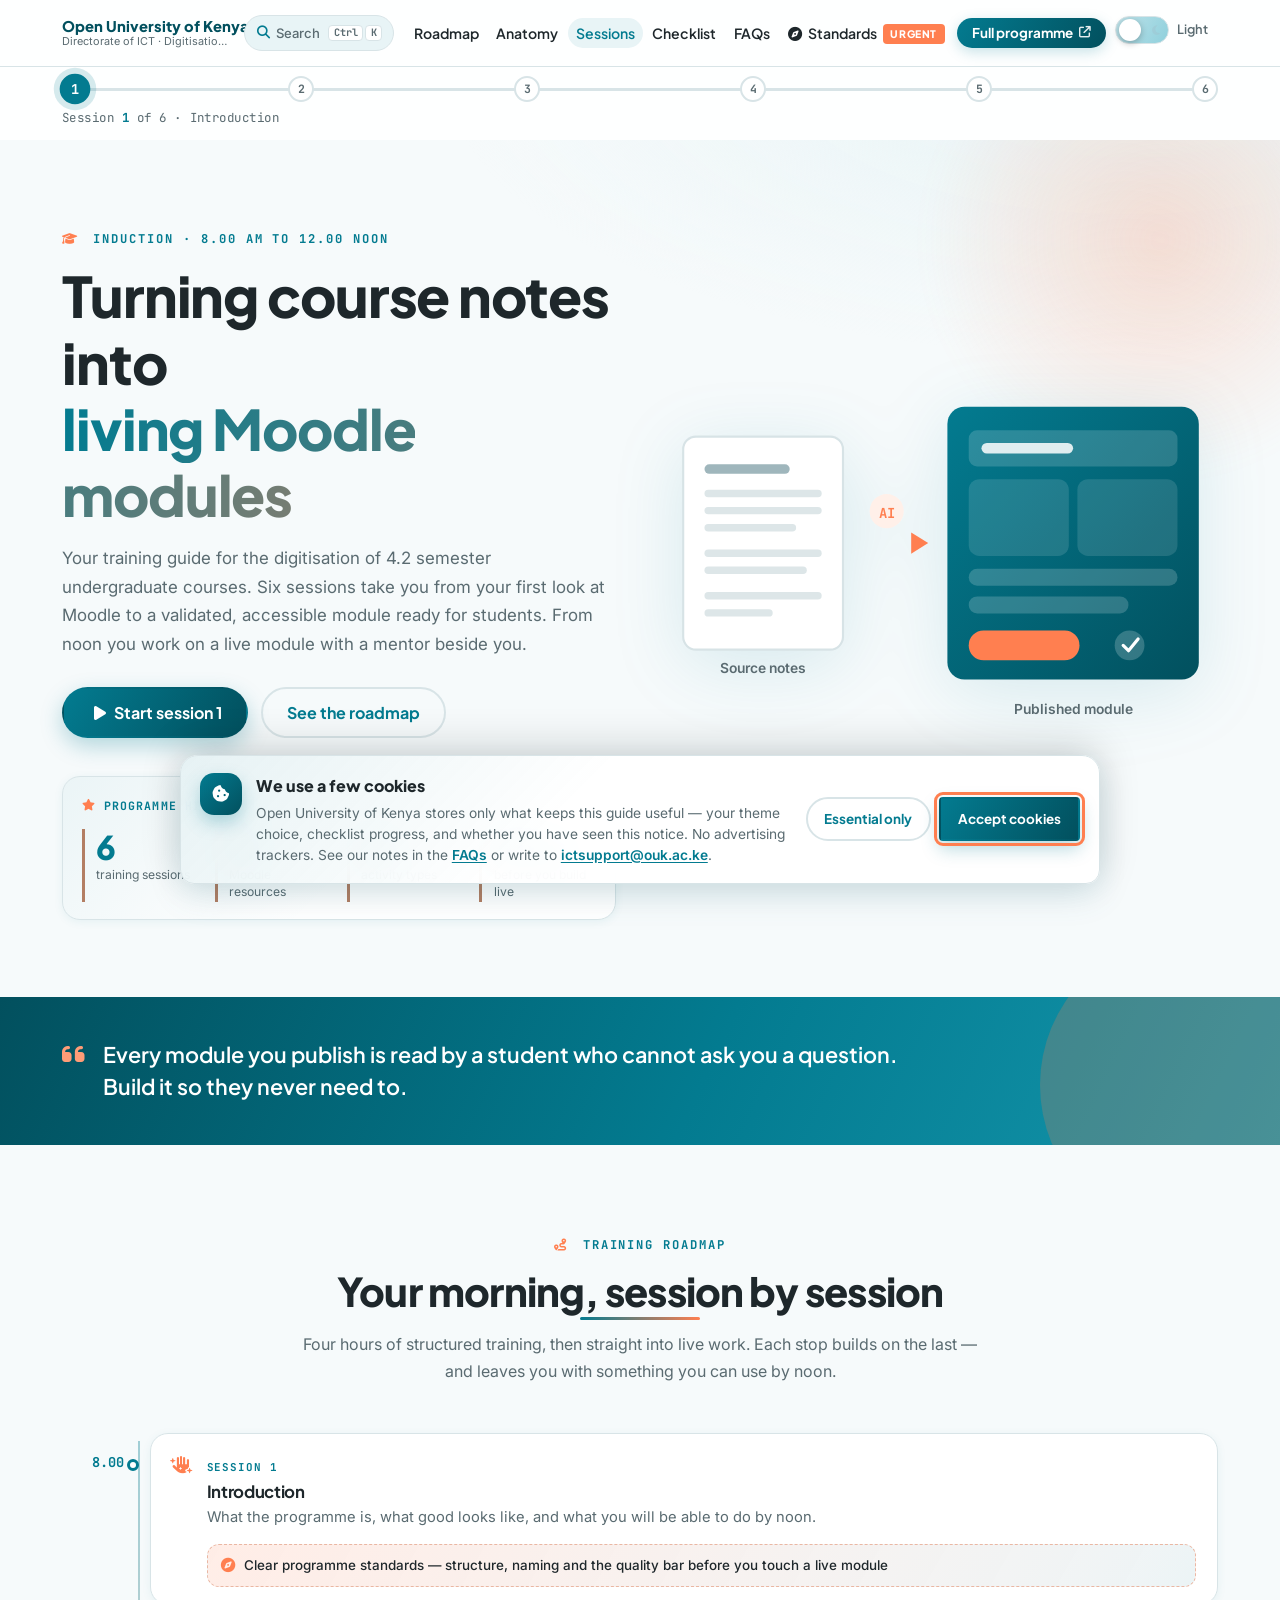
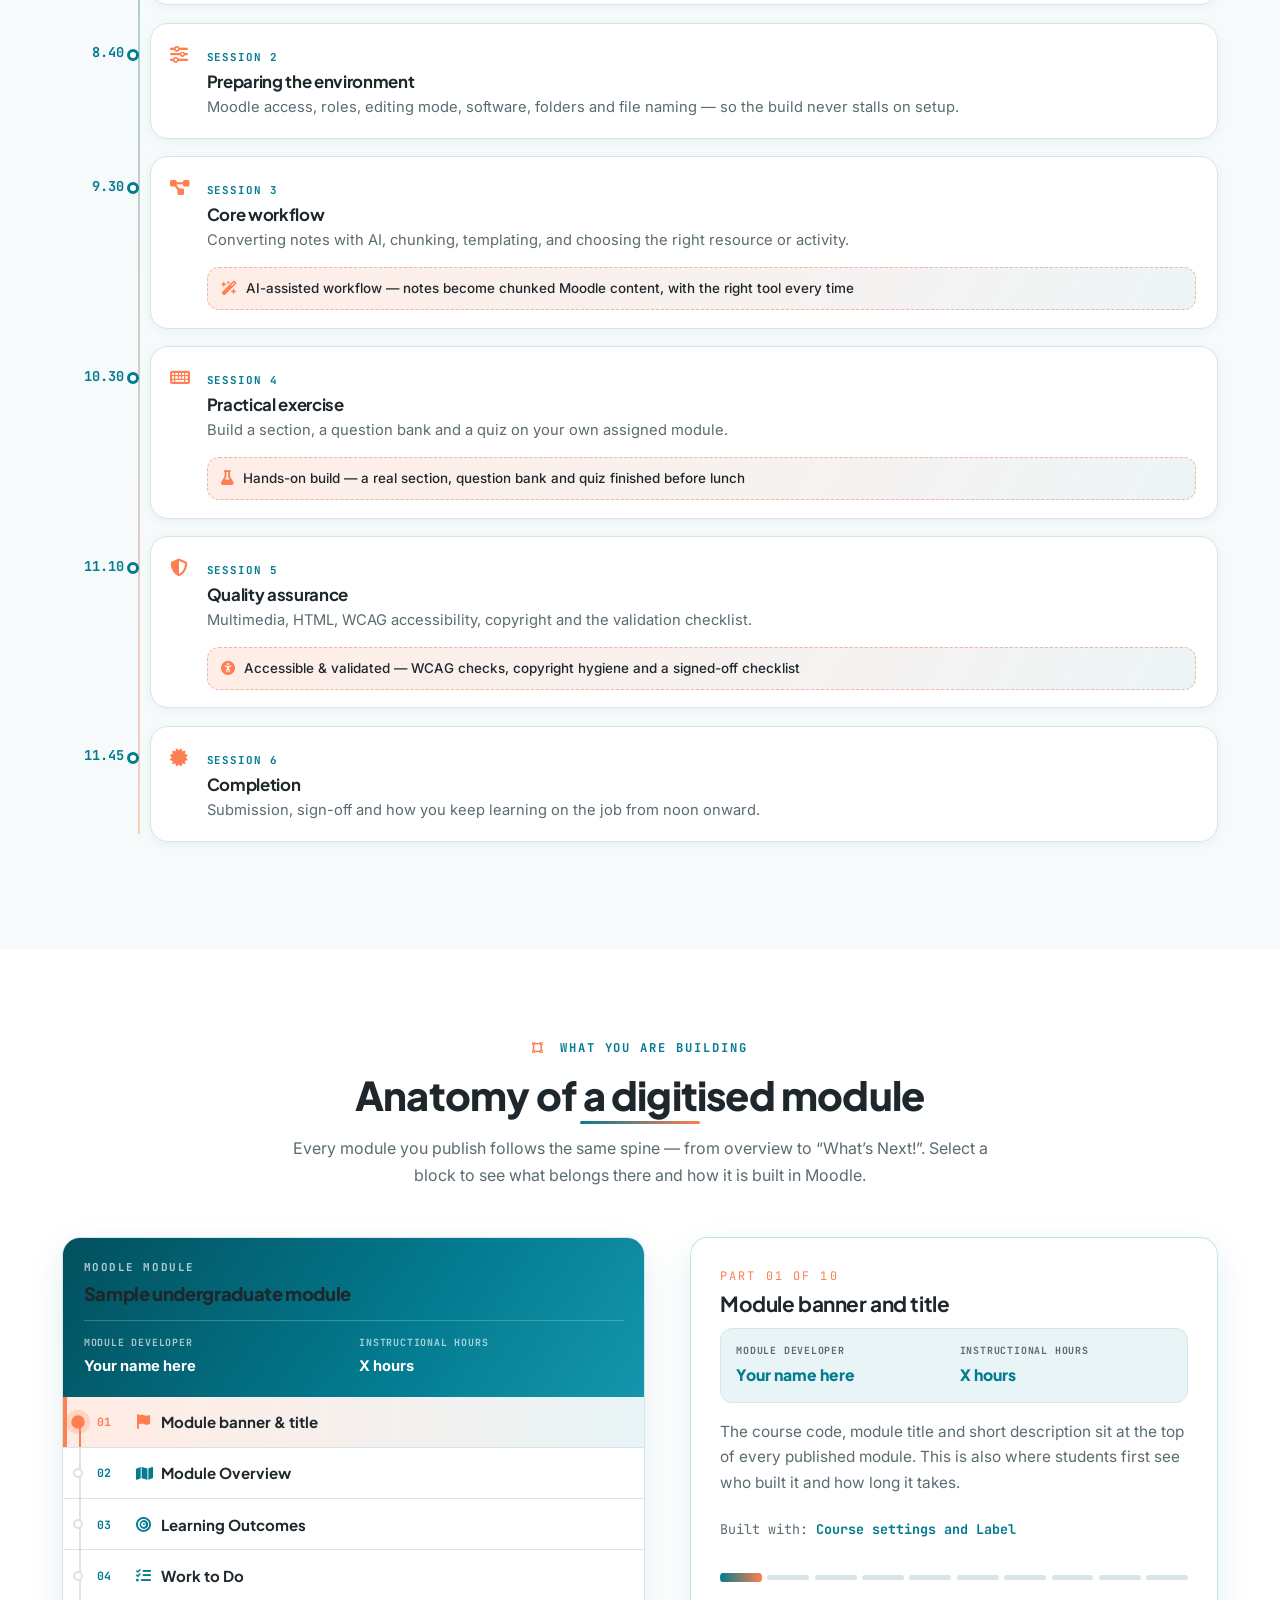
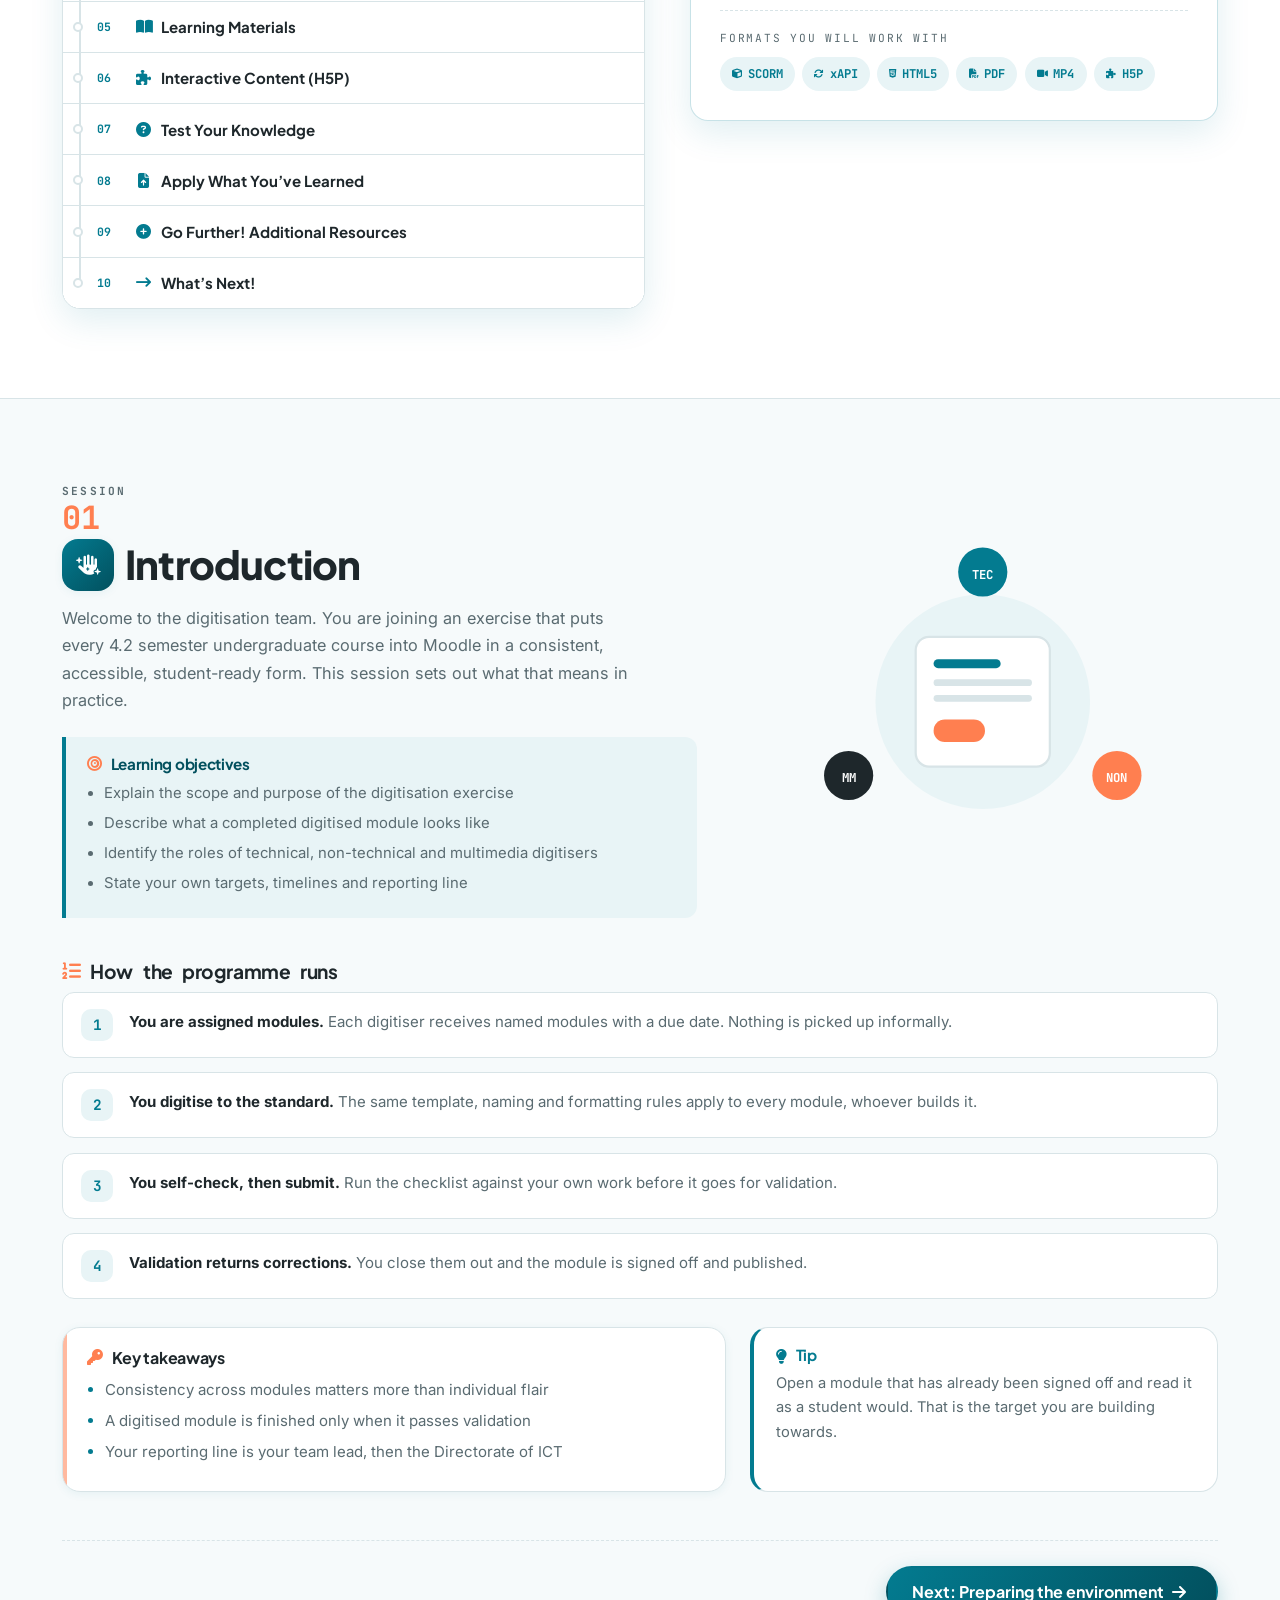
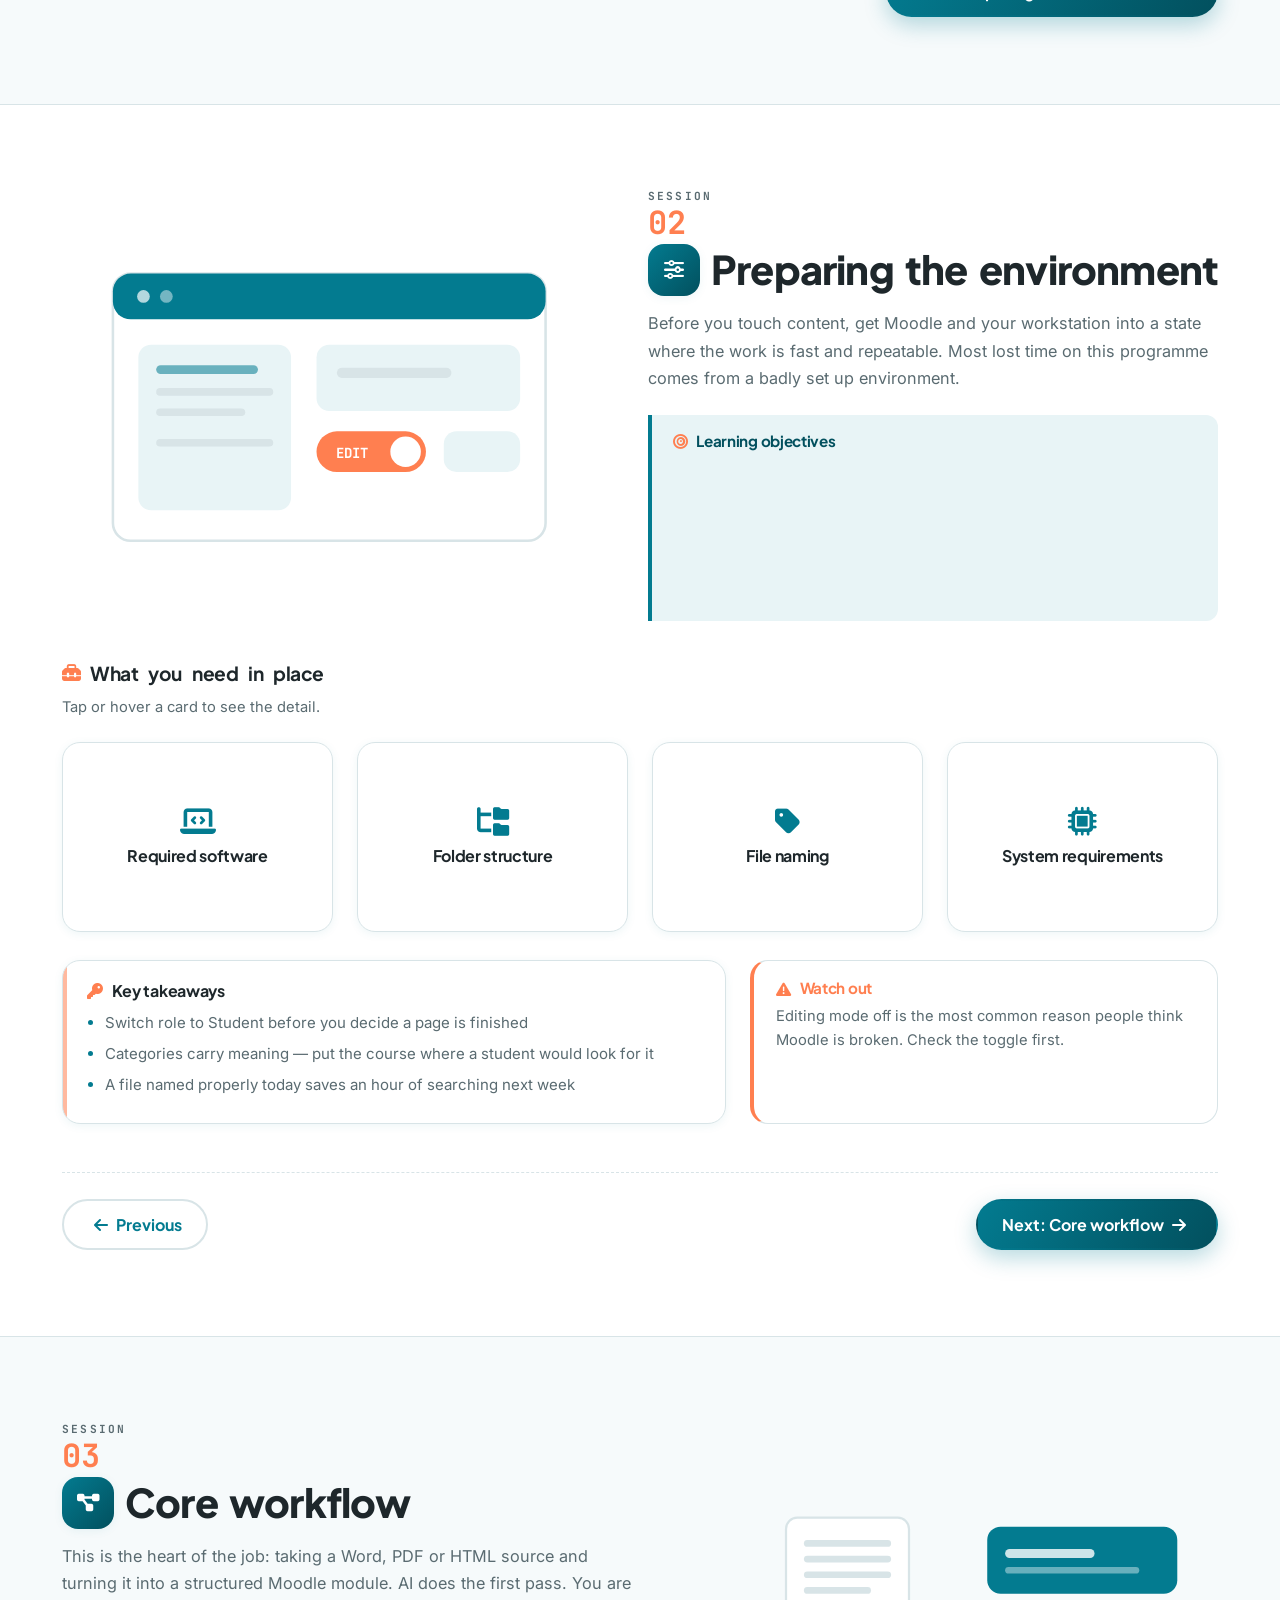
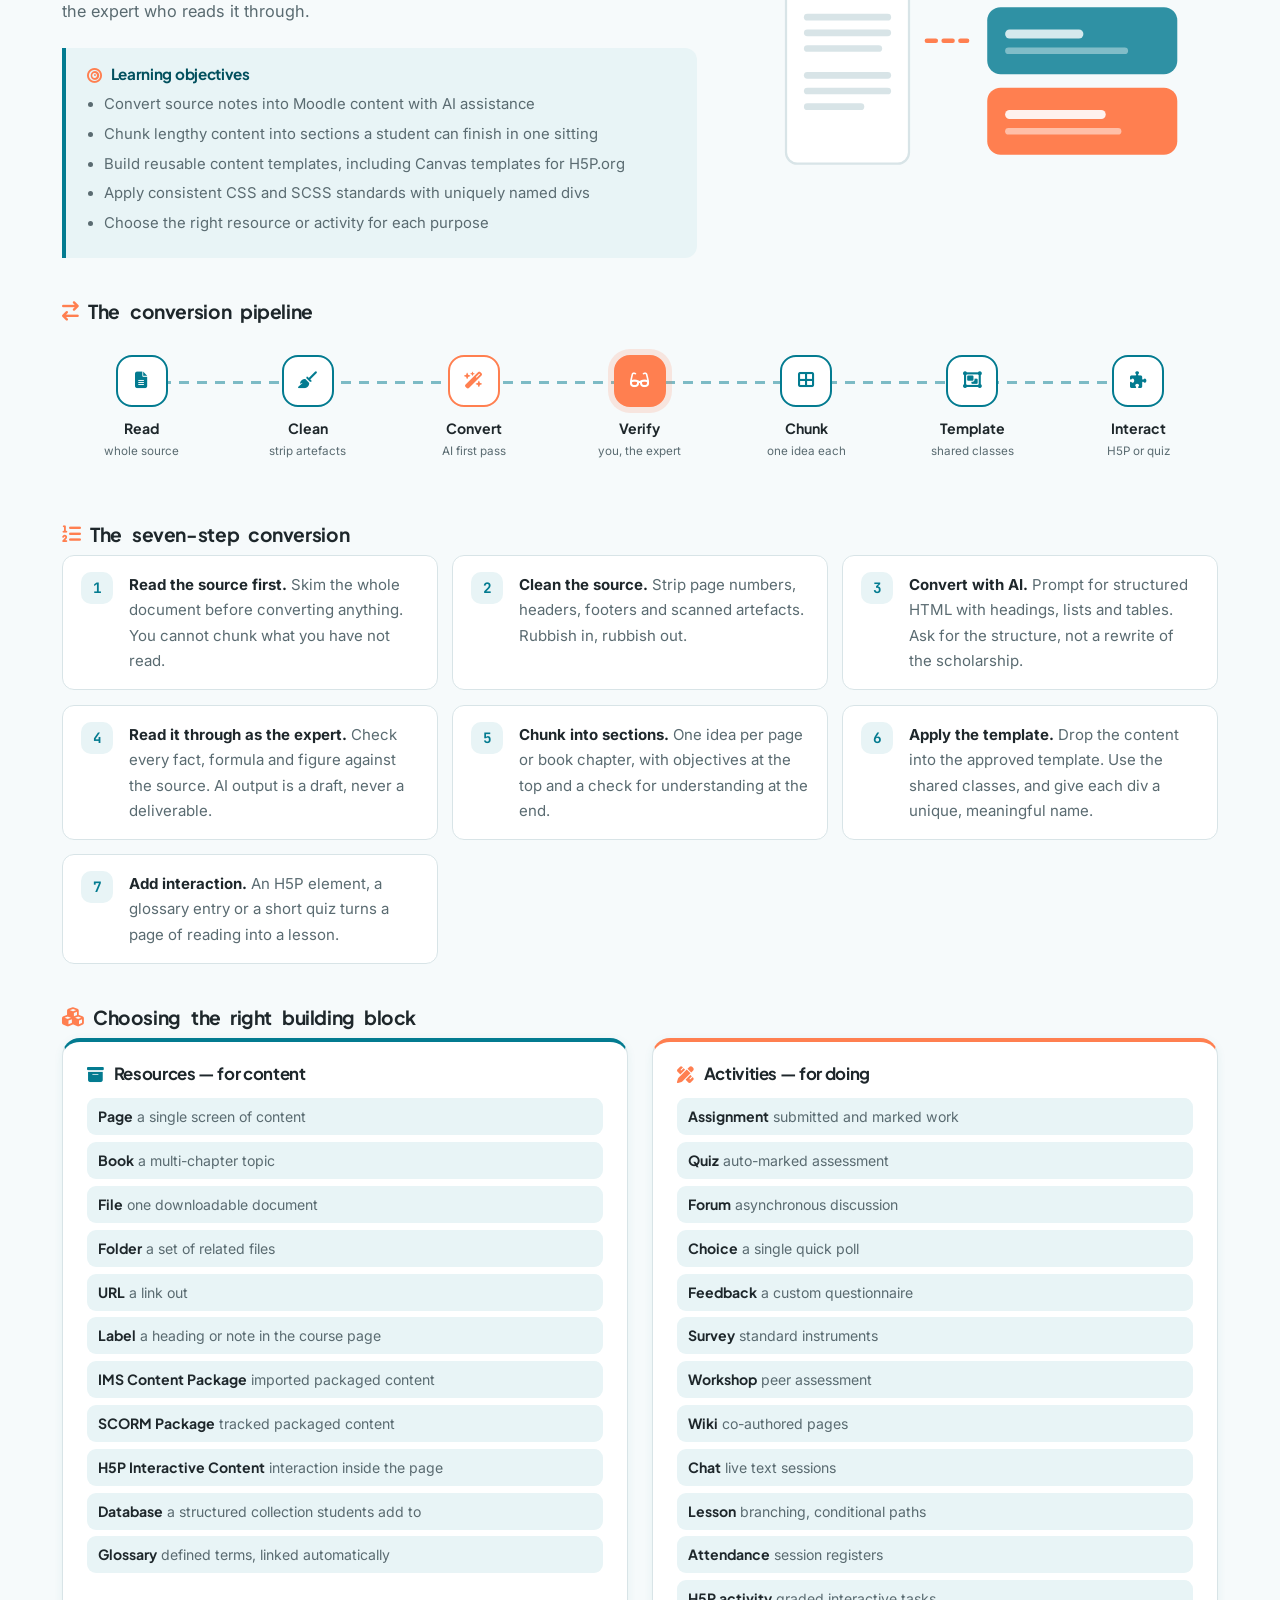
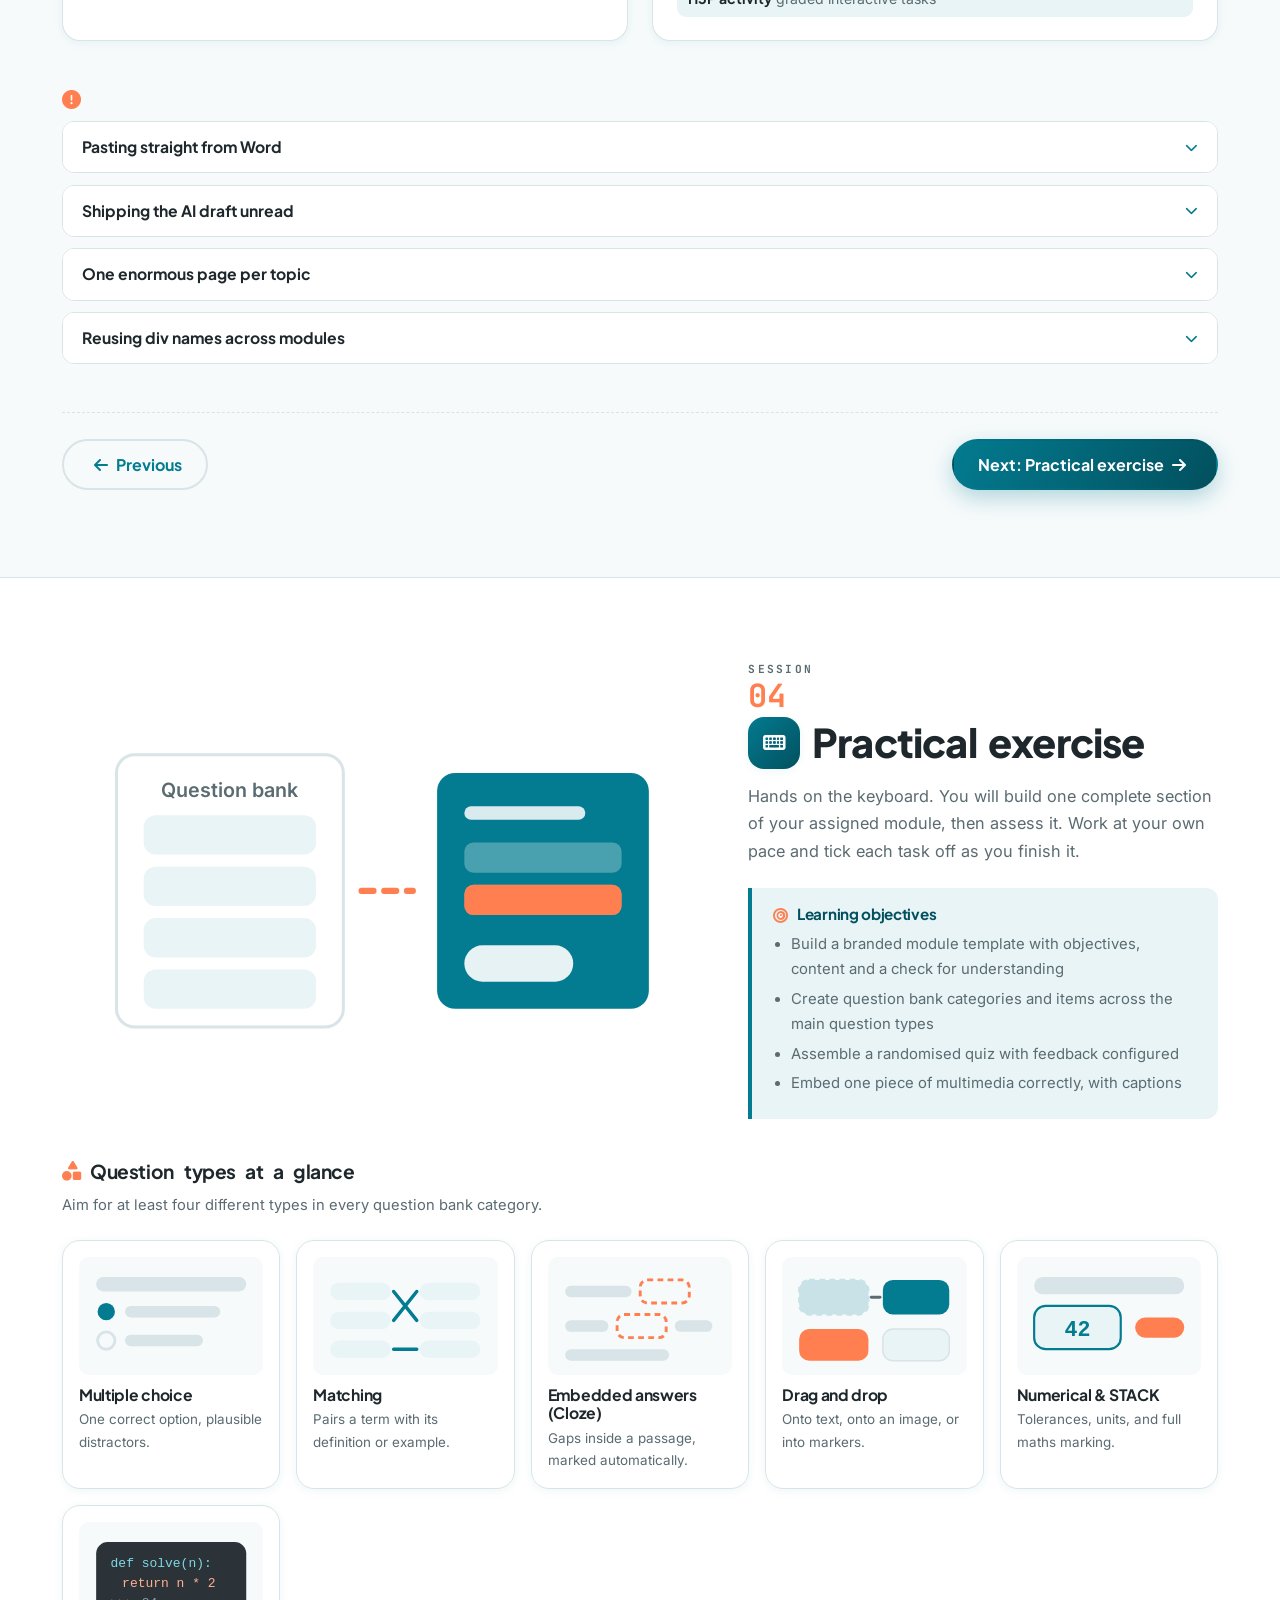
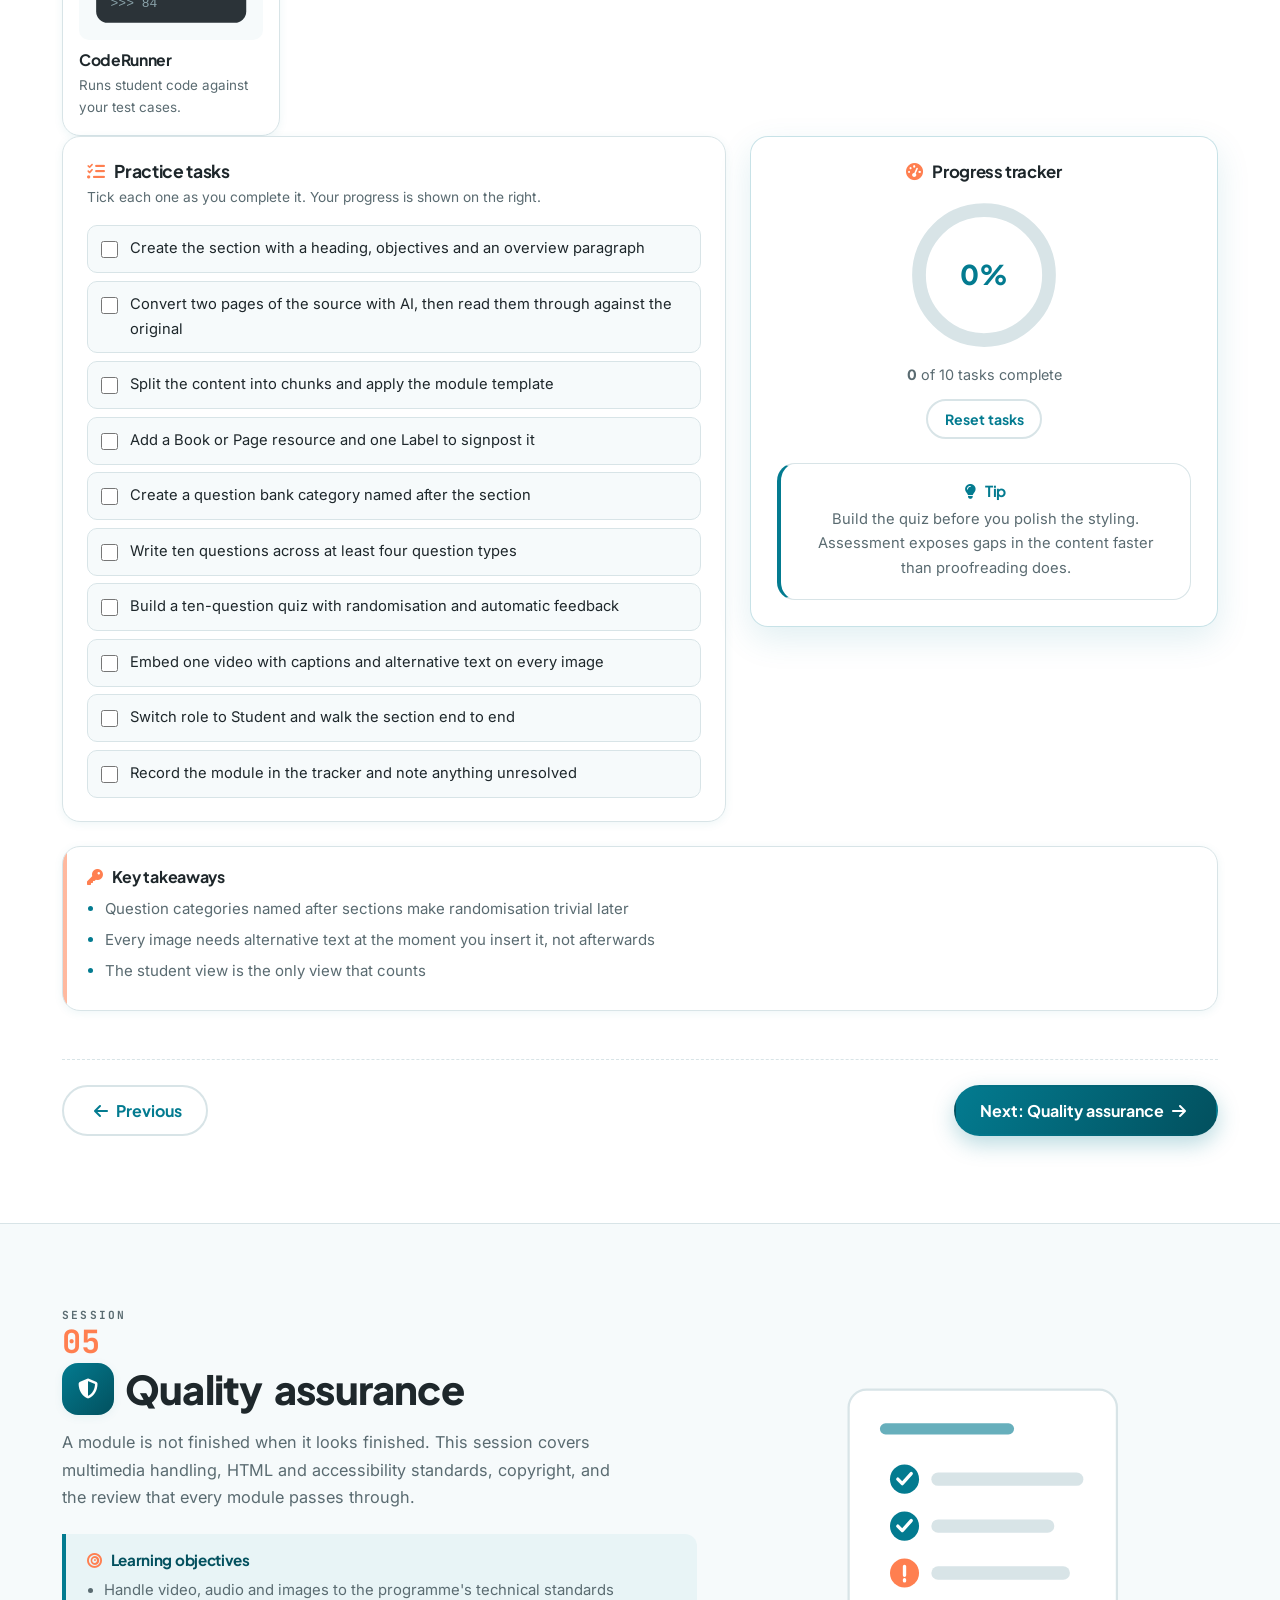
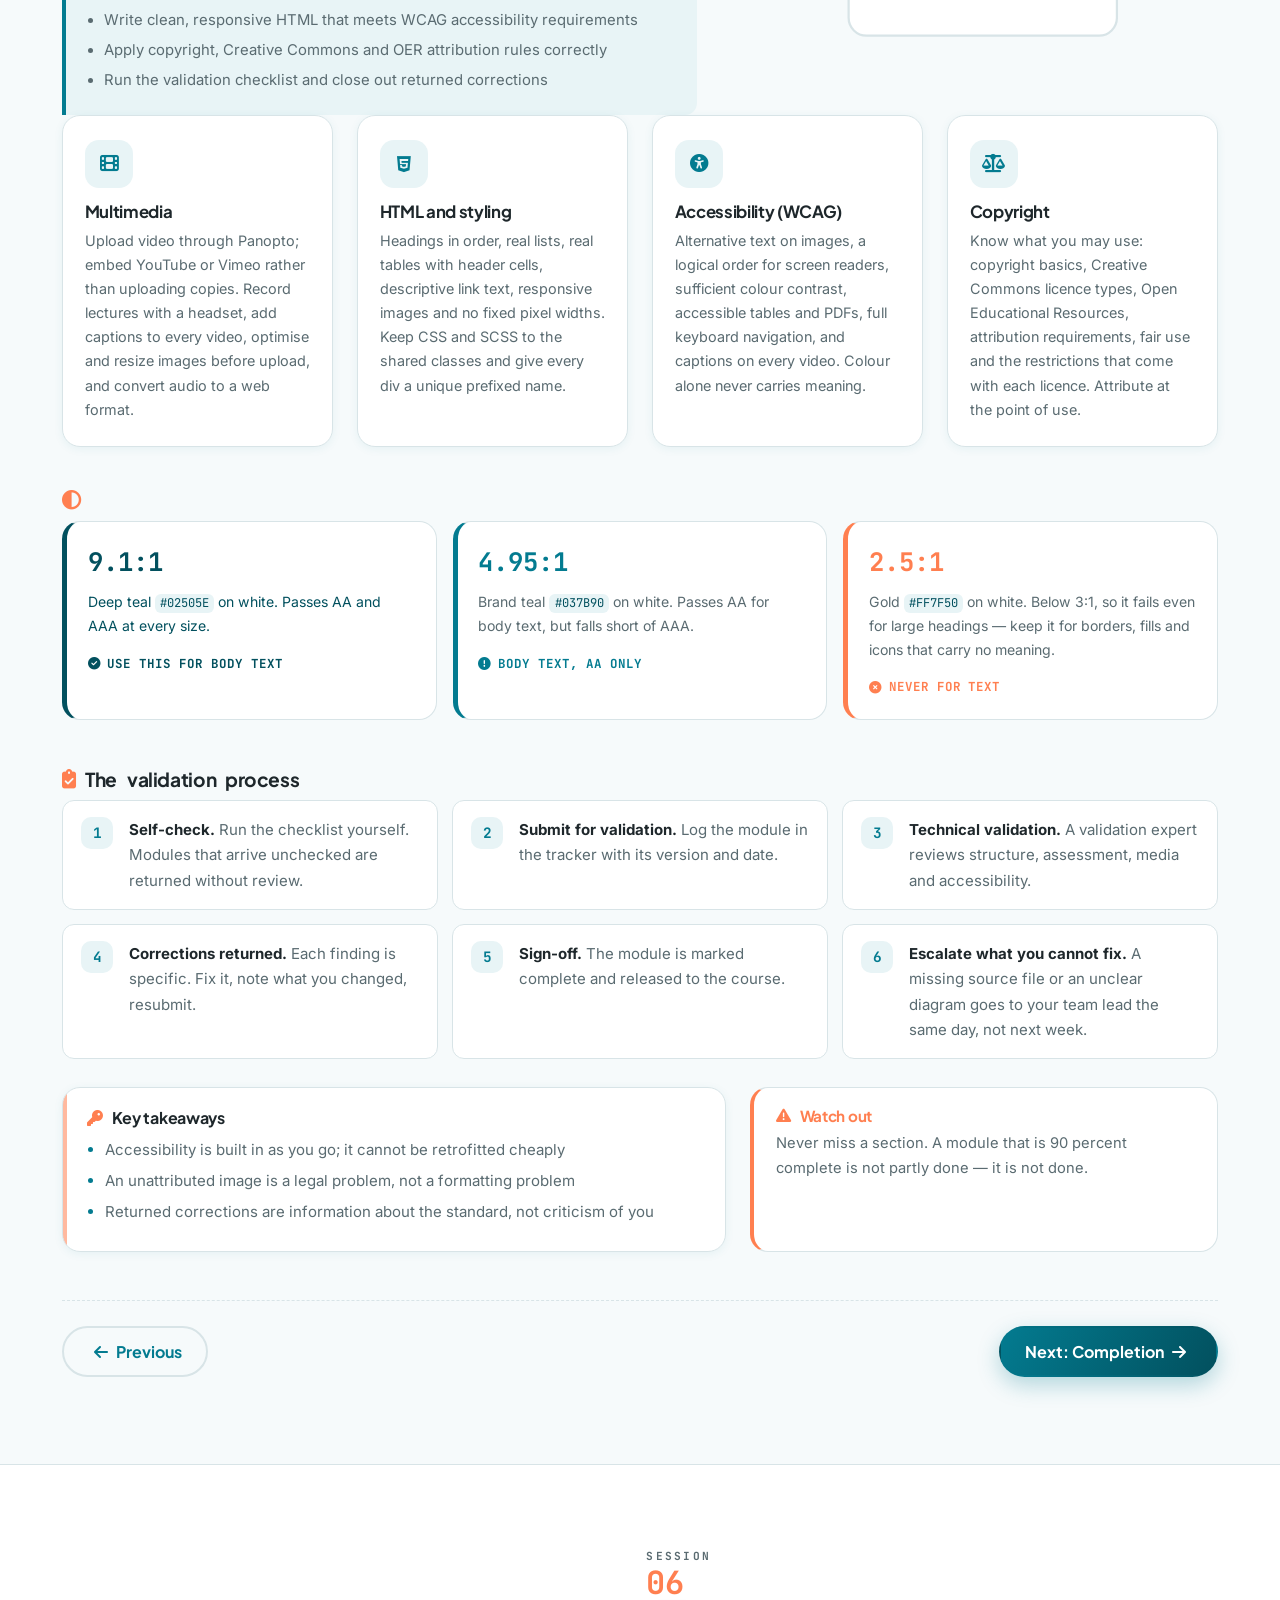
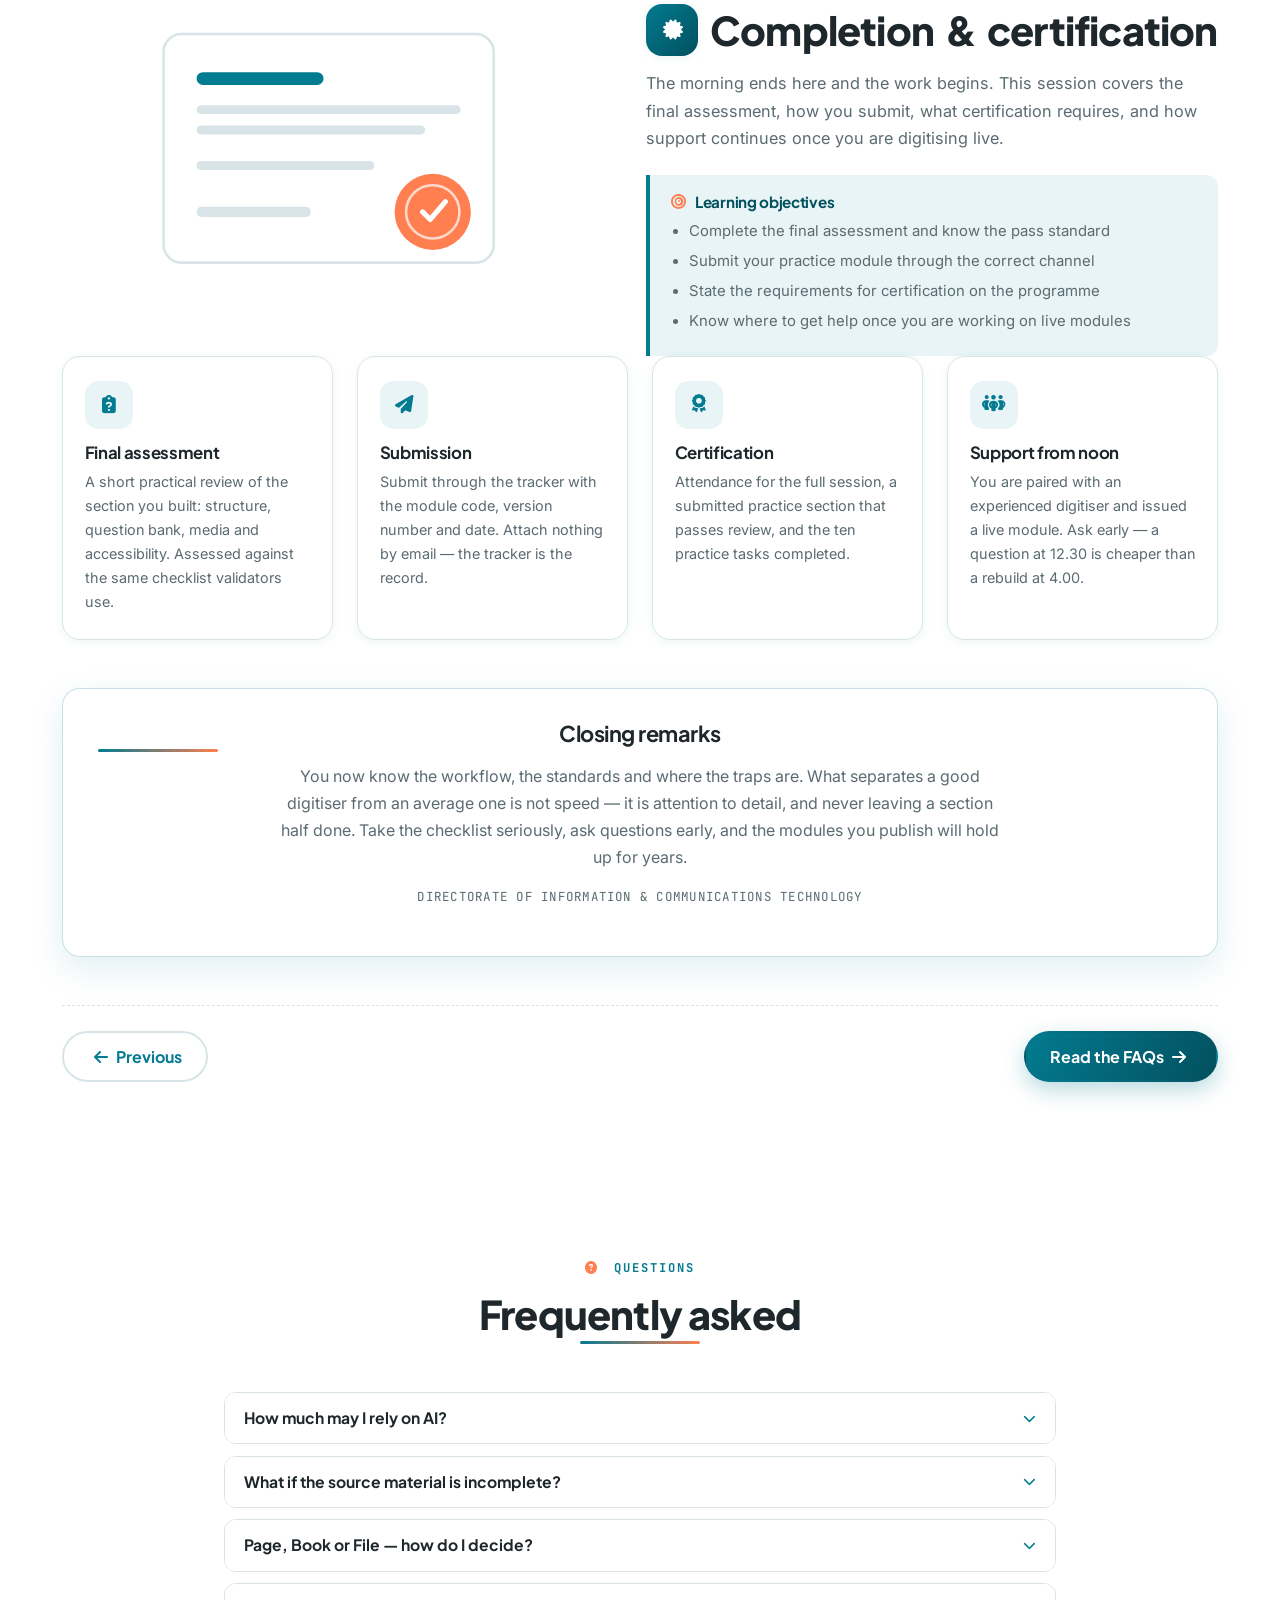
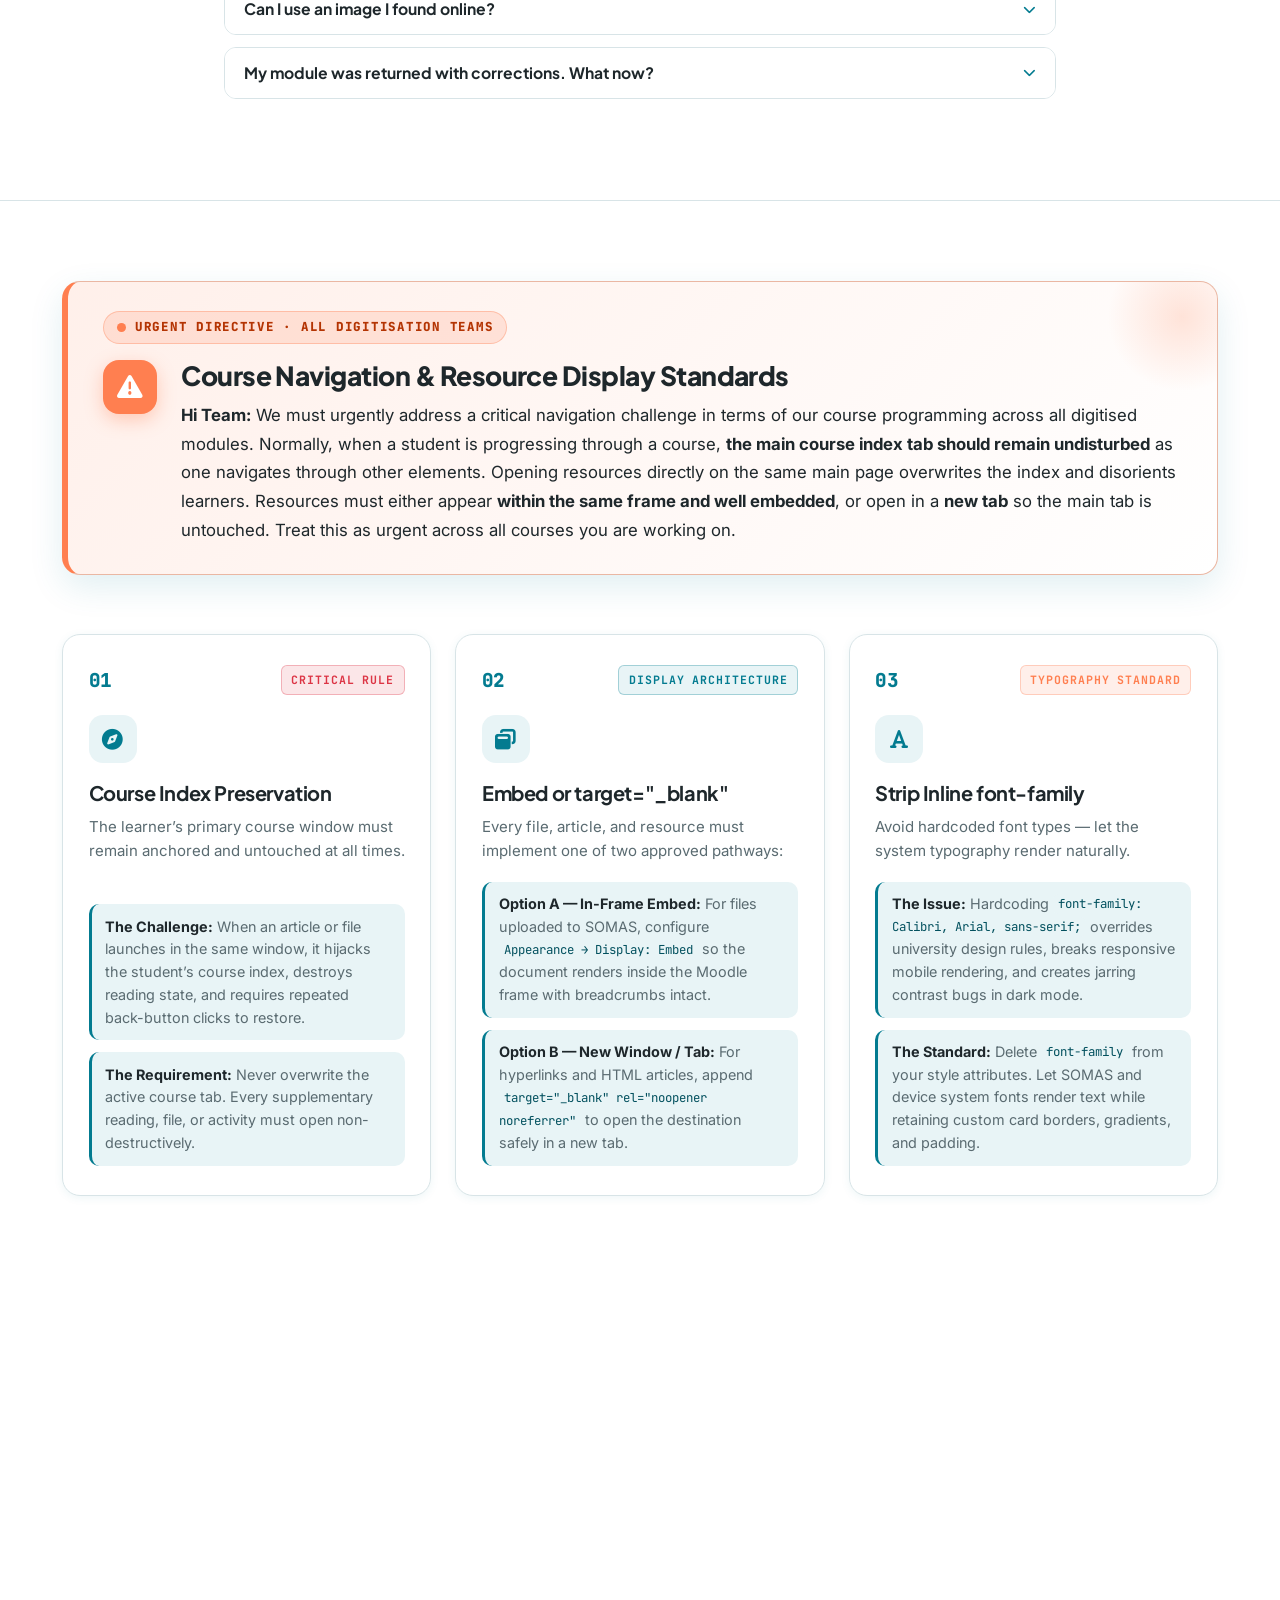
==== commit 6df00b29: "feat: add course navigation challenge directive, resource embed settings, and clean typography stand" ====
--- a/index.html
+++ b/index.html
@@ -73,6 +73,7 @@
           <li class="nav-item"><a class="nav-link" href="#session-1">Sessions</a></li>
           <li class="nav-item"><a class="nav-link" href="#checklist">Checklist</a></li>
           <li class="nav-item"><a class="nav-link" href="#faq">FAQs</a></li>
+          <li class="nav-item"><a class="nav-link" href="#navigation-directive"><i class="fa-solid fa-compass me-1"></i> Standards <span class="badge-urgent-nav ms-1">Urgent</span></a></li>
           <li class="nav-item">
             <a class="nav-cta" href="fullprog.html" target="_blank" rel="noopener">
               Full programme <i class="fa-solid fa-arrow-up-right-from-square" aria-hidden="true"></i>
@@ -137,6 +138,7 @@
         <button type="button" class="search-chip" data-query="checklist" role="listitem">Checklist</button>
         <button type="button" class="search-chip" data-query="Moodle" role="listitem">Moodle</button>
         <button type="button" class="search-chip" data-query="H5P" role="listitem">H5P</button>
+        <button type="button" class="search-chip" data-query="navigation" role="listitem">Navigation directive</button>
         <button type="button" class="search-chip" data-query="core workflow" role="listitem">Core workflow</button>
       </div>
     </div>
@@ -1288,6 +1290,258 @@
   </div>
 </section>
 
+<!-- ============================================================
+     CRITICAL DIRECTIVE: NAVIGATION & RESOURCE DESIGN STANDARDS
+     ============================================================ -->
+<section id="navigation-directive" class="section section--alt directive-section">
+  <div class="container-xl">
+
+    <!-- Urgent Header Alert -->
+    <div class="directive-alert" data-aos="fade-up">
+      <div class="directive-alert__badge">
+        <span class="pulse-dot"></span> Urgent Directive &middot; All Digitisation Teams
+      </div>
+      <div class="directive-alert__body">
+        <div class="directive-alert__icon" aria-hidden="true">
+          <i class="fa-solid fa-triangle-exclamation"></i>
+        </div>
+        <div>
+          <h2 class="directive-alert__title">Course Navigation &amp; Resource Display Standards</h2>
+          <p class="directive-alert__text">
+            <strong>Hi Team:</strong> We must urgently address a critical navigation challenge in terms of our course programming across all digitised modules.
+            Normally, when a student is progressing through a course, <strong>the main course index tab should remain undisturbed</strong> as one navigates through other elements.
+            Opening resources directly on the same main page overwrites the index and disorients learners. Resources must either appear <strong>within the same frame and well embedded</strong>, or open in a <strong>new tab</strong> so the main tab is untouched. Treat this as urgent across all courses you are working on.
+          </p>
+        </div>
+      </div>
+    </div>
+
+    <!-- The 3 Core Pillars -->
+    <div class="row g-4 mt-1">
+      <!-- Pillar 1 -->
+      <div class="col-lg-4" data-aos="fade-up" data-aos-delay="50">
+        <div class="directive-pillar">
+          <div class="directive-pillar__header">
+            <span class="directive-pillar__num">01</span>
+            <span class="directive-pillar__tag directive-pillar__tag--danger">Critical Rule</span>
+          </div>
+          <div class="directive-pillar__icon">
+            <i class="fa-solid fa-compass"></i>
+          </div>
+          <h3>Course Index Preservation</h3>
+          <p class="directive-pillar__lead">
+            The learner’s primary course window must remain anchored and untouched at all times.
+          </p>
+          <ul class="directive-pillar__list">
+            <li><strong>The Challenge:</strong> When an article or file launches in the same window, it hijacks the student’s course index, destroys reading state, and requires repeated back-button clicks to restore.</li>
+            <li><strong>The Requirement:</strong> Never overwrite the active course tab. Every supplementary reading, file, or activity must open non-destructively.</li>
+          </ul>
+        </div>
+      </div>
+
+      <!-- Pillar 2 -->
+      <div class="col-lg-4" data-aos="fade-up" data-aos-delay="100">
+        <div class="directive-pillar">
+          <div class="directive-pillar__header">
+            <span class="directive-pillar__num">02</span>
+            <span class="directive-pillar__tag directive-pillar__tag--teal">Display Architecture</span>
+          </div>
+          <div class="directive-pillar__icon">
+            <i class="fa-solid fa-window-restore"></i>
+          </div>
+          <h3>Embed or target="_blank"</h3>
+          <p class="directive-pillar__lead">
+            Every file, article, and resource must implement one of two approved pathways:
+          </p>
+          <ul class="directive-pillar__list">
+            <li><strong>Option A &mdash; In-Frame Embed:</strong> For files uploaded to SOMAS, configure <code>Appearance &rarr; Display: Embed</code> so the document renders inside the Moodle frame with breadcrumbs intact.</li>
+            <li><strong>Option B &mdash; New Window / Tab:</strong> For hyperlinks and HTML articles, append <code>target="_blank" rel="noopener noreferrer"</code> to open the destination safely in a new tab.</li>
+          </ul>
+        </div>
+      </div>
+
+      <!-- Pillar 3 -->
+      <div class="col-lg-4" data-aos="fade-up" data-aos-delay="150">
+        <div class="directive-pillar">
+          <div class="directive-pillar__header">
+            <span class="directive-pillar__num">03</span>
+            <span class="directive-pillar__tag directive-pillar__tag--gold">Typography Standard</span>
+          </div>
+          <div class="directive-pillar__icon">
+            <i class="fa-solid fa-font"></i>
+          </div>
+          <h3>Strip Inline font-family</h3>
+          <p class="directive-pillar__lead">
+            Avoid hardcoded font types &mdash; let the system typography render naturally.
+          </p>
+          <ul class="directive-pillar__list">
+            <li><strong>The Issue:</strong> Hardcoding <code>font-family: Calibri, Arial, sans-serif;</code> overrides university design rules, breaks responsive mobile rendering, and creates jarring contrast bugs in dark mode.</li>
+            <li><strong>The Standard:</strong> Delete <code>font-family</code> from your style attributes. Let SOMAS and device system fonts render text while retaining custom card borders, gradients, and padding.</li>
+          </ul>
+        </div>
+      </div>
+    </div>
+
+    <!-- Deep Dive 1: Option A - Moodle Appearance Embed Configuration -->
+    <div class="row g-4 mt-3 align-items-stretch">
+      <div class="col-lg-6" data-aos="fade-right">
+        <div class="moodle-config-card">
+          <span class="config-card__badge">
+            <i class="fa-solid fa-sliders"></i> Option A &middot; SOMAS File Appearance Settings
+          </span>
+          <h3 class="mb-3">Configuring In-Frame Resource Embedding</h3>
+          <p>
+            When adding a File resource in SOMAS / Moodle, avoid default display settings that force automatic downloads or overwrite the course index. Configure the <strong>Appearance</strong> panel exactly as specified below:
+          </p>
+          <div class="config-steps">
+            <div class="config-step">
+              <div class="config-step__num">1</div>
+              <div class="config-step__text">
+                <strong>Set Display dropdown to "Embed":</strong>
+                <span>Renders the document, PDF, or interactive asset directly inside the SOMAS course content window so the student never leaves the page.</span>
+              </div>
+            </div>
+            <div class="config-step">
+              <div class="config-step__num">2</div>
+              <div class="config-step__text">
+                <strong>Check "Display resource description":</strong>
+                <span>Displays your framing rationale, reading instructions, and prompt guidance directly on the course page alongside the resource.</span>
+              </div>
+            </div>
+            <div class="config-step">
+              <div class="config-step__num">3</div>
+              <div class="config-step__text">
+                <strong>Leave file metadata unchecked:</strong>
+                <span>Keep "Show size", "Show type", and "Show upload/modified date" unticked unless specifically needed, preserving a clean and focused visual hierarchy.</span>
+              </div>
+            </div>
+          </div>
+        </div>
+      </div>
+
+      <div class="col-lg-6" data-aos="fade-left">
+        <div class="moodle-screenshot-card h-100 d-flex flex-column">
+          <div class="screenshot-card__header">
+            <div class="window-dots">
+              <span></span><span></span><span></span>
+            </div>
+            <span class="screenshot-card__title"><i class="fa-solid fa-gear"></i> Moodle Appearance &rarr; Embed Configuration</span>
+          </div>
+          <div class="screenshot-card__image-wrap flex-grow-1 d-flex flex-column justify-content-center">
+            <img src="img/moodle-appearance-embed.png" alt="Moodle Appearance Settings showing Display set to Embed and Display resource description checked" class="img-fluid">
+            <div class="screenshot-card__callout">
+              <i class="fa-solid fa-circle-check text-success me-1"></i> Display: <strong>Embed</strong> &bull; Resource description: <strong>Checked</strong>
+            </div>
+          </div>
+        </div>
+      </div>
+    </div>
+
+    <!-- Deep Dive 2: Option B + Font Sanitisation (Live Preview & Production Code) -->
+    <div class="row g-4 mt-3">
+      <div class="col-12" data-aos="fade-up">
+        <div class="template-showcase">
+          <div class="template-showcase__header">
+            <div>
+              <p class="eyebrow mb-1"><i class="fa-solid fa-code"></i> Production Template</p>
+              <h3 class="mb-0">Option B &amp; Clean Typography: Ready-to-Use Moodle Card</h3>
+            </div>
+            <div class="template-showcase__actions">
+              <span class="badge-sanitised"><i class="fa-solid fa-check"></i> font-family removed</span>
+              <span class="badge-sanitised"><i class="fa-solid fa-check"></i> target="_blank" enabled</span>
+              <button type="button" class="btn btn-ouk btn-sm btn-copy-code" data-copy-target="#cleanMoodleHtml">
+                <i class="fa-solid fa-copy me-1"></i> <span>Copy Clean HTML</span>
+              </button>
+            </div>
+          </div>
+
+          <div class="row g-4 p-4 align-items-stretch">
+            <!-- Left: Live Rendered Preview -->
+            <div class="col-lg-6">
+              <div class="preview-box">
+                <div class="preview-box__title">
+                  <span><i class="fa-solid fa-eye me-1 text-teal"></i> Live Rendered Preview in SOMAS</span>
+                  <small class="text-muted">Dual-border branded card</small>
+                </div>
+                <div class="preview-box__canvas">
+                  <!-- The Exact Live Component with cleaned styles -->
+                  <div class="moodle-article-callout">
+                    <p dir="ltr" style="text-align: left; margin: 0;">
+                      You are provided with an article on 
+                      <a href="https://somas.ouk.ac.ke/mod/resource/view.php?id=2692" target="_blank" rel="noopener noreferrer" class="moodle-article-link">
+                        "Roles of personality types, emotional intelligence and gender differences on prosocial behavior."
+                      </a> 
+                      It is important that you read through the resource and then respond to the discussion activity that follows:
+                    </p>
+                  </div>
+                </div>
+                <div class="preview-box__notes">
+                  <div class="note-item">
+                    <i class="fa-solid fa-circle-check text-success"></i>
+                    <span><strong>System typography:</strong> Uses LMS system font &mdash; clean, responsive, and legible on all devices.</span>
+                  </div>
+                  <div class="note-item">
+                    <i class="fa-solid fa-arrow-up-right-from-square text-gold"></i>
+                    <span><strong>Tab security:</strong> Opens in new tab via <code>target="_blank" rel="noopener noreferrer"</code> leaving main index untouched.</span>
+                  </div>
+                </div>
+              </div>
+            </div>
+
+            <!-- Right: Production-Ready HTML Code Snippet -->
+            <div class="col-lg-6">
+              <div class="code-box">
+                <div class="code-box__top">
+                  <span class="code-box__lang"><i class="fa-brands fa-html5 text-danger me-1"></i> Clean Moodle HTML</span>
+                  <span class="code-box__note">Paste directly into Moodle HTML source editor (&lt;/&gt;)</span>
+                </div>
+                <pre class="code-box__pre"><code id="cleanMoodleHtml">&lt;div style="font-size: 18px; line-height: 1.7; color: #333333; padding: 22px; margin-top: 20px; border-left: 6px solid #037b90; border-right: 6px solid #ff7f50; border-radius: 12px; background: linear-gradient(135deg, #ffffff 0%, #f0f9fb 50%, #fff6ef 100%); box-shadow: 0 3px 10px rgba(0,0,0,0.06);"&gt;
+    &lt;p dir="ltr" style="text-align: left; margin: 0;"&gt;
+        You are provided with an article on 
+        &lt;a href="https://somas.ouk.ac.ke/mod/resource/view.php?id=2692" target="_blank" rel="noopener noreferrer" style="color: #037b90; font-weight: bold; text-decoration: underline;"&gt;
+            "Roles of personality types, emotional intelligence and gender differences on prosocial behavior."
+        &lt;/a&gt; 
+        It is important that you read through the resource and then respond to the discussion activity that follows:
+    &lt;/p&gt;
+&lt;/div&gt;</code></pre>
+              </div>
+
+              <!-- Comparison Diff -->
+              <div class="diff-breakdown mt-3">
+                <div class="diff-line diff-line--del">
+                  <i class="fa-solid fa-minus text-danger me-2"></i>
+                  <span><code>&minus; font-family: Calibri, Arial, sans-serif;</code> <small>(Removed to avoid device font conflicts)</small></span>
+                </div>
+                <div class="diff-line diff-line--add">
+                  <i class="fa-solid fa-plus text-success me-2"></i>
+                  <span><code>+ target="_blank" rel="noopener noreferrer"</code> <small>(Guarantees main course tab stays untouched)</small></span>
+                </div>
+              </div>
+            </div>
+          </div>
+        </div>
+      </div>
+    </div>
+
+    <!-- Pre-Publish QA Sign-Off Callout -->
+    <div class="row g-4 mt-3">
+      <div class="col-12" data-aos="fade-up">
+        <div class="callout callout--warn p-4 d-flex flex-column flex-md-row align-items-md-center justify-content-between gap-3">
+          <div>
+            <h4 class="mb-1" style="font-size:1.1rem;"><i class="fa-solid fa-clipboard-check text-gold"></i> Pre-Publish QA Sign-Off Checklist</h4>
+            <p class="mb-0">Before submitting any digitised course for final QA sign-off, verify that all external links specify <code>target="_blank"</code>, uploaded file resources are set to <code>Embed</code> with descriptions active, and no inline <code>font-family</code> declarations exist.</p>
+          </div>
+          <div class="d-flex gap-2 flex-wrap">
+            <a href="#checklist" class="btn btn-ghost btn-sm text-nowrap"><i class="fa-solid fa-list-check me-1"></i> Practice Checklist</a>
+            <a href="#top" class="btn btn-ouk btn-sm text-nowrap"><i class="fa-solid fa-arrow-up me-1"></i> Back to Top</a>
+          </div>
+        </div>
+      </div>
+    </div>
+
+  </div>
+</section>
+
 </main>
 
 <!-- ============================================================
@@ -1326,6 +1580,7 @@
           <li><a href="#anatomy">Module anatomy</a></li>
           <li><a href="#checklist">Practice checklist</a></li>
           <li><a href="#faq">Frequently asked</a></li>
+          <li><a href="#navigation-directive">Navigation &amp; resource directive</a></li>
           <li><a href="#top">Back to the top</a></li>
         </ul>
       </div>
--- a/style.css
+++ b/style.css
@@ -71,10 +71,13 @@
 /* ---------- 2. BASE & TYPOGRAPHY --------------------------- */
 *{ box-sizing:border-box; }
 
-/* overflow-x must sit on <html>, not just <body>: AOS parks fade-left /
-   fade-right blocks off-screen until they animate in, and on narrow
-   viewports that leaks a horizontal scrollbar across the whole site. */
-html{ scroll-behavior:smooth; scroll-padding-top:var(--header-h); overflow-x:hidden; }
+/* AOS parks fade-left / fade-right blocks off-screen until they animate in,
+   which leaks a horizontal scrollbar on narrow viewports. This must be
+   `clip`, never `hidden`: `overflow-x:hidden` forces overflow-y to compute
+   to `auto`, turning <html> and <body> into scroll containers — and that
+   silently breaks every position:sticky inside them (the header and the
+   anatomy panel). `clip` trims the same overflow without creating one. */
+html{ scroll-behavior:smooth; scroll-padding-top:var(--header-h); overflow-x:clip; }
 
 body{
   margin:0;
@@ -84,7 +87,7 @@
   font-size:1rem;
   line-height:1.68;
   -webkit-font-smoothing:antialiased;
-  overflow-x:hidden;
+  overflow-x:clip;
   transition:background .35s ease, color .35s ease;
 }
 
@@ -1474,6 +1477,577 @@
   to  { clip-path:circle(150% at var(--tx, 90%) var(--ty, 4%)); }
 }
 
+/* ---------- 12c. NAVIGATION & RESOURCE DIRECTIVE ---------- */
+.directive-section {
+  position: relative;
+  border-top: 1px solid var(--line);
+  background: var(--bg-alt);
+  padding: 5rem 0;
+}
+
+.directive-alert {
+  background: linear-gradient(135deg, color-mix(in srgb, var(--gold) 12%, var(--surface)) 0%, var(--surface) 100%);
+  border: 1px solid color-mix(in srgb, var(--gold) 45%, var(--line));
+  border-left: 6px solid var(--gold);
+  border-radius: var(--radius);
+  padding: 1.8rem 2.2rem;
+  box-shadow: var(--shadow-md);
+  margin-bottom: 2.2rem;
+  position: relative;
+  overflow: hidden;
+}
+
+.directive-alert::before {
+  content: "";
+  position: absolute;
+  top: -40px;
+  right: -40px;
+  width: 150px;
+  height: 150px;
+  background: radial-gradient(circle, color-mix(in srgb, var(--gold) 20%, transparent) 0%, transparent 70%);
+  border-radius: 50%;
+  pointer-events: none;
+}
+
+.directive-alert__badge {
+  display: inline-flex;
+  align-items: center;
+  gap: 0.55rem;
+  font-family: var(--font-mono);
+  font-size: 0.78rem;
+  font-weight: 800;
+  letter-spacing: 0.14em;
+  text-transform: uppercase;
+  color: #B43403;
+  background: rgba(255, 127, 80, 0.16);
+  border: 1px solid rgba(255, 127, 80, 0.35);
+  padding: 0.32rem 0.8rem;
+  border-radius: 999px;
+  margin-bottom: 1rem;
+}
+
+[data-theme="dark"] .directive-alert__badge {
+  color: #FFA585;
+  background: rgba(255, 127, 80, 0.22);
+}
+
+.pulse-dot {
+  width: 9px;
+  height: 9px;
+  background-color: var(--gold);
+  border-radius: 50%;
+  display: inline-block;
+  box-shadow: 0 0 0 0 rgba(255, 127, 80, 0.7);
+  animation: pulse-ring 1.8s infinite;
+}
+
+@keyframes pulse-ring {
+  0% { transform: scale(0.95); box-shadow: 0 0 0 0 rgba(255, 127, 80, 0.7); }
+  70% { transform: scale(1); box-shadow: 0 0 0 8px rgba(255, 127, 80, 0); }
+  100% { transform: scale(0.95); box-shadow: 0 0 0 0 rgba(255, 127, 80, 0); }
+}
+
+.directive-alert__body {
+  display: flex;
+  gap: 1.5rem;
+  align-items: flex-start;
+}
+
+.directive-alert__icon {
+  flex: none;
+  width: 54px;
+  height: 54px;
+  border-radius: 16px;
+  background: var(--gold);
+  color: #FFFFFF;
+  display: grid;
+  place-items: center;
+  font-size: 1.6rem;
+  box-shadow: 0 6px 18px rgba(255, 127, 80, 0.35);
+}
+
+.directive-alert__title {
+  font-size: 1.65rem;
+  margin: 0 0 0.6rem;
+  color: var(--ink);
+  letter-spacing: -0.02em;
+}
+
+.directive-alert__text {
+  font-size: 1.05rem;
+  line-height: 1.72;
+  color: var(--ink);
+  margin: 0;
+}
+
+/* Pillar cards */
+.directive-pillar {
+  background: var(--surface);
+  border: 1px solid var(--line);
+  border-radius: var(--radius);
+  padding: 1.8rem 1.6rem;
+  height: 100%;
+  box-shadow: var(--shadow-sm);
+  display: flex;
+  flex-direction: column;
+  transition: transform .3s ease, box-shadow .3s ease, border-color .3s ease;
+  position: relative;
+}
+
+.directive-pillar:hover {
+  transform: translateY(-6px);
+  box-shadow: var(--shadow-md);
+  border-color: var(--teal);
+}
+
+.directive-pillar__header {
+  display: flex;
+  justify-content: space-between;
+  align-items: center;
+  margin-bottom: 1.2rem;
+}
+
+.directive-pillar__num {
+  font-family: var(--font-mono);
+  font-weight: 800;
+  font-size: 1.2rem;
+  color: var(--teal);
+  letter-spacing: -0.03em;
+}
+
+.directive-pillar__tag {
+  font-family: var(--font-mono);
+  font-size: 0.72rem;
+  font-weight: 700;
+  text-transform: uppercase;
+  letter-spacing: 0.08em;
+  padding: 0.25rem 0.6rem;
+  border-radius: 6px;
+}
+
+.directive-pillar__tag--danger {
+  background: rgba(220, 53, 69, 0.12);
+  color: #DC3545;
+  border: 1px solid rgba(220, 53, 69, 0.3);
+}
+
+.directive-pillar__tag--teal {
+  background: var(--tint);
+  color: var(--teal);
+  border: 1px solid color-mix(in srgb, var(--teal) 30%, transparent);
+}
+
+.directive-pillar__tag--gold {
+  background: rgba(255, 127, 80, 0.12);
+  color: var(--gold);
+  border: 1px solid rgba(255, 127, 80, 0.3);
+}
+
+.directive-pillar__icon {
+  width: 48px;
+  height: 48px;
+  border-radius: 14px;
+  background: var(--tint);
+  color: var(--teal);
+  display: grid;
+  place-items: center;
+  font-size: 1.3rem;
+  margin-bottom: 1.1rem;
+}
+
+.directive-pillar h3 {
+  font-size: 1.25rem;
+  margin: 0 0 0.65rem;
+}
+
+.directive-pillar__lead {
+  font-size: 0.94rem;
+  color: var(--ink-soft);
+  margin-bottom: 1.2rem;
+  line-height: 1.58;
+}
+
+.directive-pillar__list {
+  list-style: none;
+  padding: 0;
+  margin: auto 0 0;
+  display: flex;
+  flex-direction: column;
+  gap: 0.75rem;
+}
+
+.directive-pillar__list li {
+  font-size: 0.9rem;
+  line-height: 1.58;
+  color: var(--ink-soft);
+  padding: 0.7rem 0.85rem;
+  background: var(--tint);
+  border-radius: 10px;
+  border-left: 3px solid var(--teal);
+}
+
+.directive-pillar__list li strong {
+  color: var(--ink);
+}
+
+/* Moodle Config Card */
+.moodle-config-card {
+  background: var(--surface);
+  border: 1px solid var(--line);
+  border-radius: var(--radius);
+  padding: 2.2rem;
+  box-shadow: var(--shadow-sm);
+  height: 100%;
+}
+
+.config-card__badge {
+  display: inline-block;
+  font-family: var(--font-mono);
+  font-size: 0.8rem;
+  font-weight: 700;
+  color: var(--teal);
+  background: var(--tint);
+  padding: 0.38rem 0.85rem;
+  border-radius: 8px;
+  margin-bottom: 1.1rem;
+}
+
+.config-steps {
+  display: flex;
+  flex-direction: column;
+  gap: 1.1rem;
+  margin-top: 1.5rem;
+}
+
+.config-step {
+  display: flex;
+  gap: 1.1rem;
+  align-items: flex-start;
+}
+
+.config-step__num {
+  flex: none;
+  width: 34px;
+  height: 34px;
+  border-radius: 10px;
+  background: var(--teal);
+  color: #fff;
+  font-family: var(--font-mono);
+  font-weight: 700;
+  display: grid;
+  place-items: center;
+  font-size: 0.95rem;
+}
+
+.config-step__text {
+  font-size: 0.93rem;
+  color: var(--ink-soft);
+  line-height: 1.55;
+}
+
+.config-step__text strong {
+  display: block;
+  color: var(--ink);
+  margin-bottom: 0.2rem;
+}
+
+/* Moodle Screenshot Card */
+.moodle-screenshot-card {
+  background: var(--surface);
+  border: 1px solid var(--line);
+  border-radius: var(--radius);
+  overflow: hidden;
+  box-shadow: var(--shadow-md);
+  transition: transform .3s ease;
+}
+
+.moodle-screenshot-card:hover {
+  transform: translateY(-4px);
+}
+
+.screenshot-card__header {
+  display: flex;
+  align-items: center;
+  justify-content: space-between;
+  padding: 0.9rem 1.4rem;
+  background: color-mix(in srgb, var(--surface) 80%, var(--tint));
+  border-bottom: 1px solid var(--line);
+}
+
+.window-dots {
+  display: flex;
+  gap: 6px;
+}
+
+.window-dots span {
+  width: 10px;
+  height: 10px;
+  border-radius: 50%;
+  background: var(--line);
+  display: inline-block;
+}
+
+.window-dots span:nth-child(1) { background: #FF5F56; }
+.window-dots span:nth-child(2) { background: #FFBD2E; }
+.window-dots span:nth-child(3) { background: #27C93F; }
+
+.screenshot-card__title {
+  font-family: var(--font-mono);
+  font-size: 0.82rem;
+  color: var(--ink-soft);
+}
+
+.screenshot-card__image-wrap {
+  padding: 1.4rem;
+  text-align: center;
+  background: #FFFFFF;
+}
+
+.screenshot-card__image-wrap img {
+  max-width: 100%;
+  height: auto;
+  border: 1px solid var(--line);
+  border-radius: 10px;
+  box-shadow: 0 4px 16px rgba(0,0,0,0.06);
+}
+
+.screenshot-card__callout {
+  margin-top: 1rem;
+  font-size: 0.88rem;
+  font-family: var(--font-mono);
+  color: var(--teal-deep);
+  background: var(--tint);
+  padding: 0.55rem 1.1rem;
+  border-radius: 8px;
+  display: inline-block;
+}
+
+/* Template Showcase */
+.template-showcase {
+  background: var(--surface);
+  border: 1px solid var(--line);
+  border-radius: var(--radius);
+  overflow: hidden;
+  box-shadow: var(--shadow-sm);
+}
+
+.template-showcase__header {
+  padding: 1.5rem 2rem;
+  background: var(--tint);
+  border-bottom: 1px solid var(--line);
+  display: flex;
+  flex-wrap: wrap;
+  align-items: center;
+  justify-content: space-between;
+  gap: 1rem;
+}
+
+.template-showcase__actions {
+  display: flex;
+  align-items: center;
+  flex-wrap: wrap;
+  gap: 0.75rem;
+}
+
+.badge-sanitised {
+  font-family: var(--font-mono);
+  font-size: 0.76rem;
+  font-weight: 700;
+  color: #198754;
+  background: rgba(25, 135, 84, 0.12);
+  border: 1px solid rgba(25, 135, 84, 0.3);
+  padding: 0.3rem 0.65rem;
+  border-radius: 6px;
+}
+
+[data-theme="dark"] .badge-sanitised {
+  color: #4ADE80;
+  background: rgba(74, 222, 128, 0.16);
+}
+
+/* Preview Box */
+.preview-box {
+  background: var(--bg);
+  border: 1px solid var(--line);
+  border-radius: var(--radius-sm);
+  padding: 1.4rem;
+  height: 100%;
+  display: flex;
+  flex-direction: column;
+}
+
+.preview-box__title {
+  display: flex;
+  justify-content: space-between;
+  align-items: center;
+  font-family: var(--font-mono);
+  font-size: 0.82rem;
+  color: var(--ink);
+  margin-bottom: 1.1rem;
+  padding-bottom: 0.65rem;
+  border-bottom: 1px dashed var(--line);
+}
+
+.preview-box__canvas {
+  flex: 1;
+  padding: 0.75rem 0;
+  display: flex;
+  align-items: center;
+}
+
+/* The actual Moodle callout card */
+.moodle-article-callout {
+  font-size: 18px;
+  line-height: 1.7;
+  color: #333333;
+  padding: 22px;
+  border-left: 6px solid #037b90;
+  border-right: 6px solid #ff7f50;
+  border-radius: 12px;
+  background: linear-gradient(135deg, #ffffff 0%, #f0f9fb 50%, #fff6ef 100%);
+  box-shadow: 0 3px 10px rgba(0,0,0,0.06);
+  width: 100%;
+}
+
+[data-theme="dark"] .moodle-article-callout {
+  color: #E9F2F3;
+  background: linear-gradient(135deg, #16262A 0%, #102C32 50%, #1E2325 100%);
+  box-shadow: 0 3px 14px rgba(0,0,0,0.3);
+}
+
+.moodle-article-link {
+  color: #037b90;
+  font-weight: bold;
+  text-decoration: underline;
+  transition: color .2s ease;
+}
+
+[data-theme="dark"] .moodle-article-link {
+  color: #38B4C9;
+}
+
+.moodle-article-link:hover {
+  color: #FF7F50;
+}
+
+.preview-box__notes {
+  margin-top: 1.2rem;
+  padding-top: 0.95rem;
+  border-top: 1px dashed var(--line);
+  display: flex;
+  flex-direction: column;
+  gap: 0.55rem;
+}
+
+.note-item {
+  font-size: 0.86rem;
+  color: var(--ink-soft);
+  display: flex;
+  align-items: center;
+  gap: 0.55rem;
+}
+
+/* Code Box */
+.code-box {
+  background: #182024;
+  border-radius: var(--radius-sm);
+  overflow: hidden;
+  border: 1px solid rgba(255,255,255,0.08);
+}
+
+.code-box__top {
+  display: flex;
+  justify-content: space-between;
+  align-items: center;
+  padding: 0.75rem 1.15rem;
+  background: #11171A;
+  border-bottom: 1px solid rgba(255,255,255,0.08);
+  font-family: var(--font-mono);
+  font-size: 0.78rem;
+  color: #9DB4BA;
+}
+
+.code-box__pre {
+  margin: 0;
+  padding: 1.3rem 1.15rem;
+  background: transparent;
+  overflow-x: auto;
+  font-family: var(--font-mono);
+  font-size: 0.83rem;
+  line-height: 1.68;
+  color: #E6F1F3;
+}
+
+.code-box__pre code {
+  background: transparent !important;
+  color: inherit !important;
+  padding: 0 !important;
+  font-family: inherit;
+  font-size: inherit;
+  white-space: pre-wrap;
+  word-break: break-word;
+}
+
+/* Diff breakdown */
+.diff-breakdown {
+  display: flex;
+  flex-direction: column;
+  gap: 0.5rem;
+}
+
+.diff-line {
+  padding: 0.6rem 0.9rem;
+  border-radius: 8px;
+  font-family: var(--font-mono);
+  font-size: 0.85rem;
+  display: flex;
+  align-items: center;
+}
+
+.diff-line--del {
+  background: rgba(220, 53, 69, 0.08);
+  border: 1px solid rgba(220, 53, 69, 0.25);
+  color: #DC3545;
+}
+
+[data-theme="dark"] .diff-line--del {
+  color: #FF7B88;
+}
+
+.diff-line--add {
+  background: rgba(25, 135, 84, 0.08);
+  border: 1px solid rgba(25, 135, 84, 0.25);
+  color: #198754;
+}
+
+[data-theme="dark"] .diff-line--add {
+  color: #56D364;
+}
+
+.btn-copy-code.btn-copy-success {
+  background: #198754 !important;
+  border-color: #198754 !important;
+  color: #fff !important;
+}
+
+.badge-urgent-nav {
+  font-size: 0.65rem;
+  font-weight: 800;
+  letter-spacing: 0.06em;
+  background: var(--gold);
+  color: #FFFFFF;
+  padding: 0.2rem 0.48rem;
+  border-radius: 4px;
+  vertical-align: middle;
+  text-transform: uppercase;
+}
+
+@media (max-width: 767.98px) {
+  .directive-alert__body { flex-direction: column; gap: 1rem; }
+  .directive-alert { padding: 1.4rem; }
+  .template-showcase__header { padding: 1.2rem; }
+}
+
 /* ---------- 13. ACCESSIBILITY & PRINT ---------------------- */
 :focus-visible{
   outline:3px solid var(--gold);
